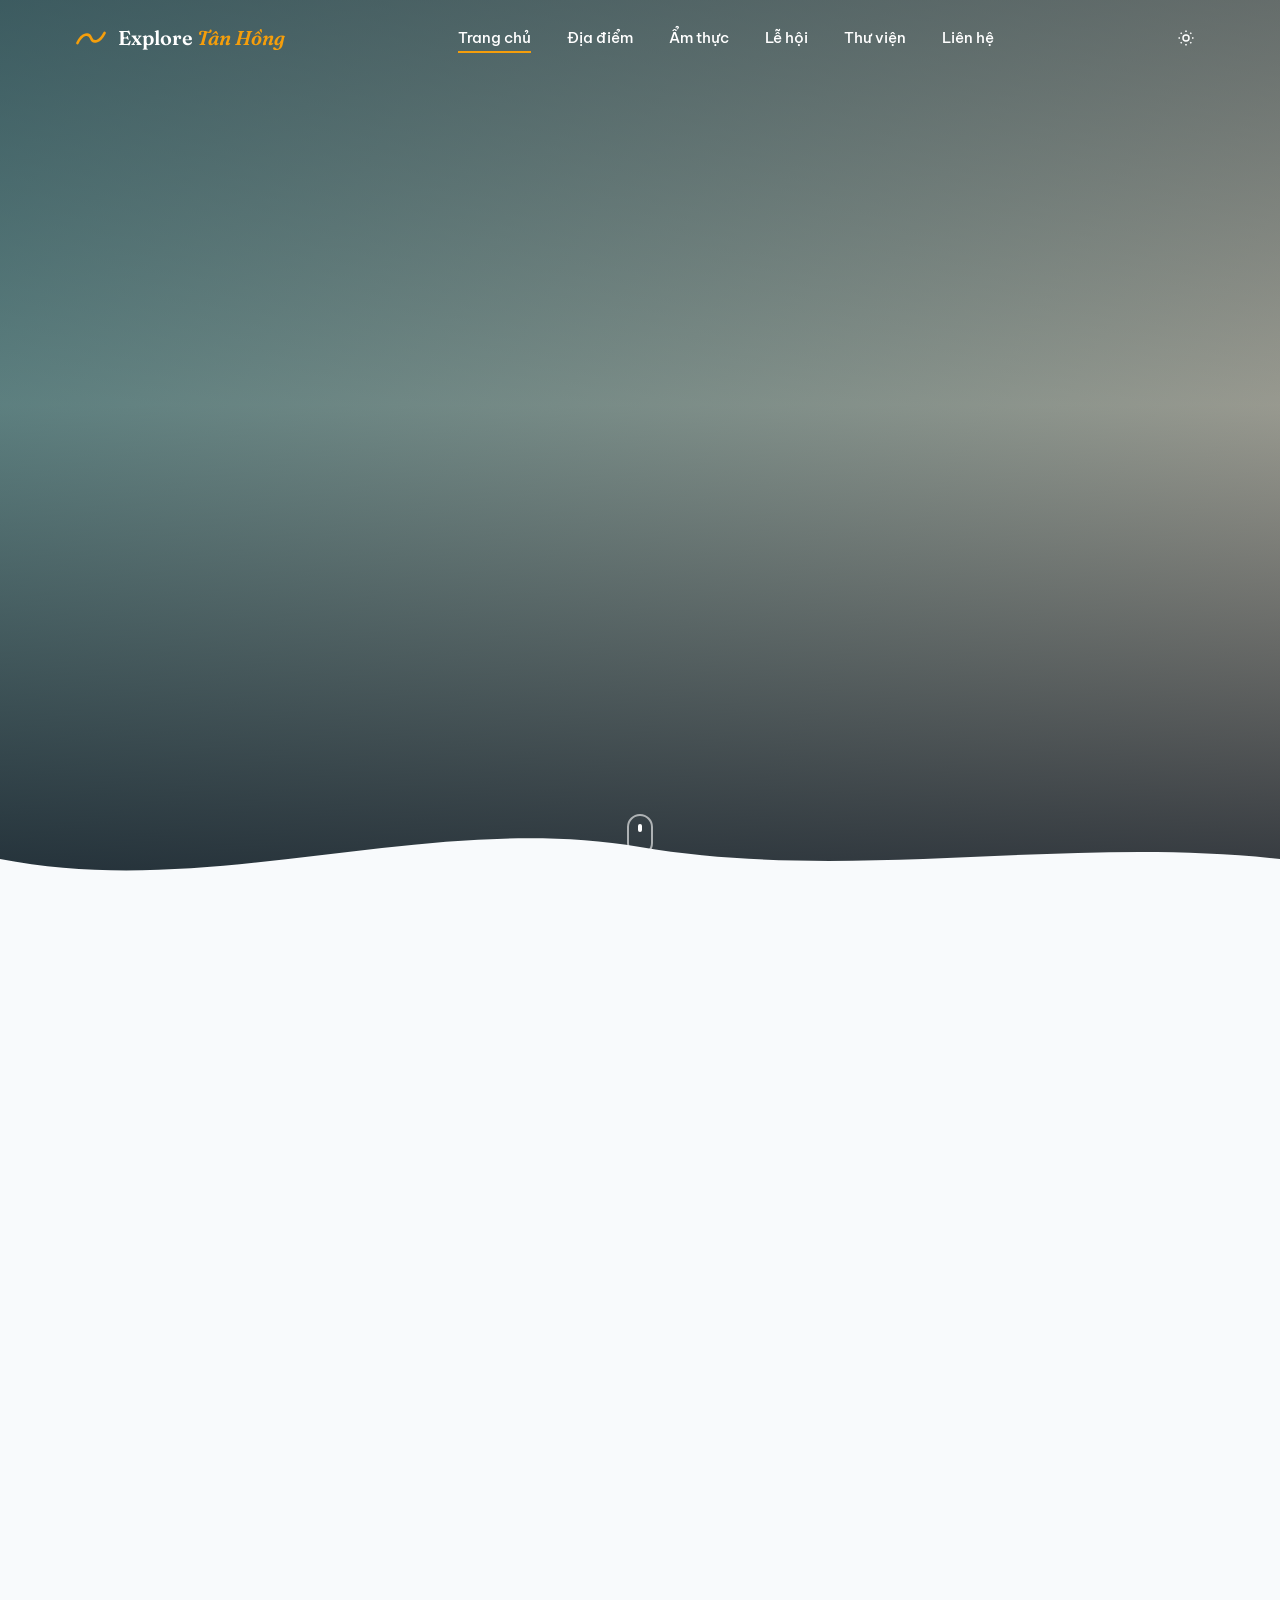
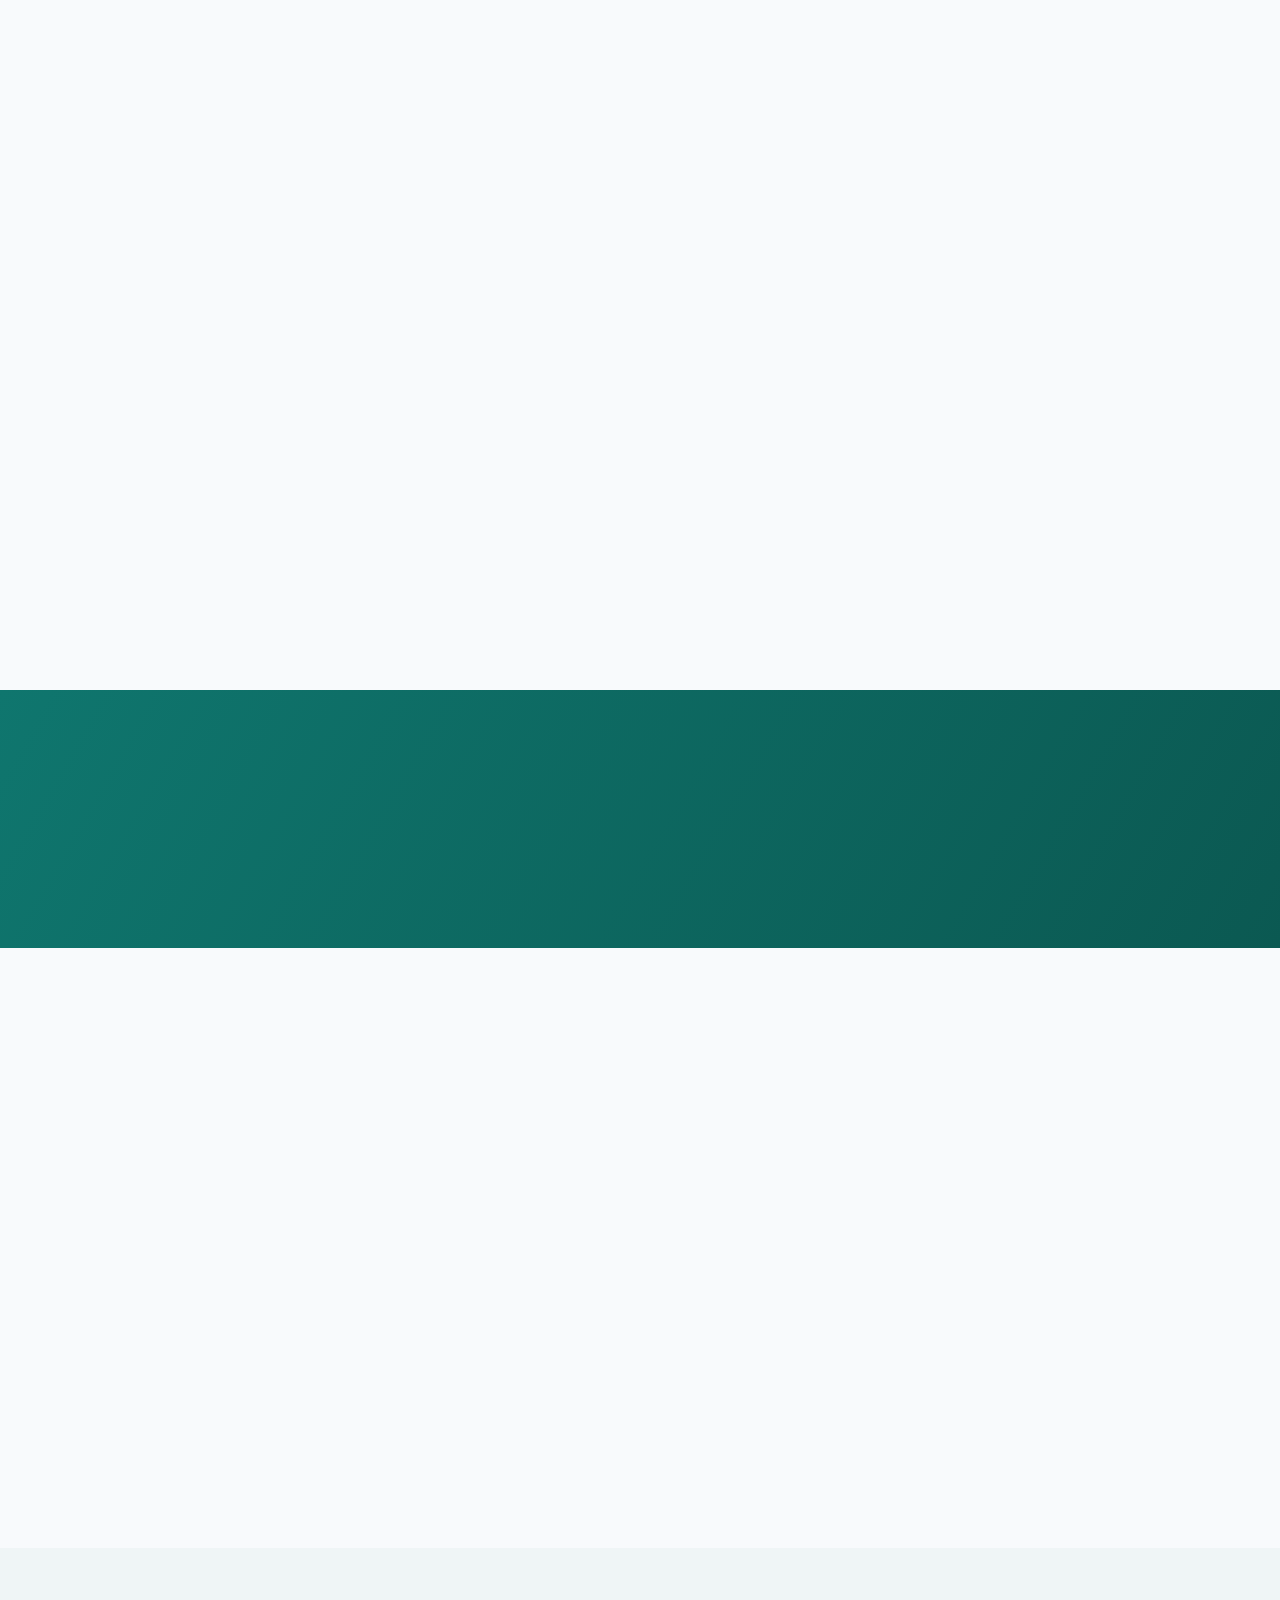
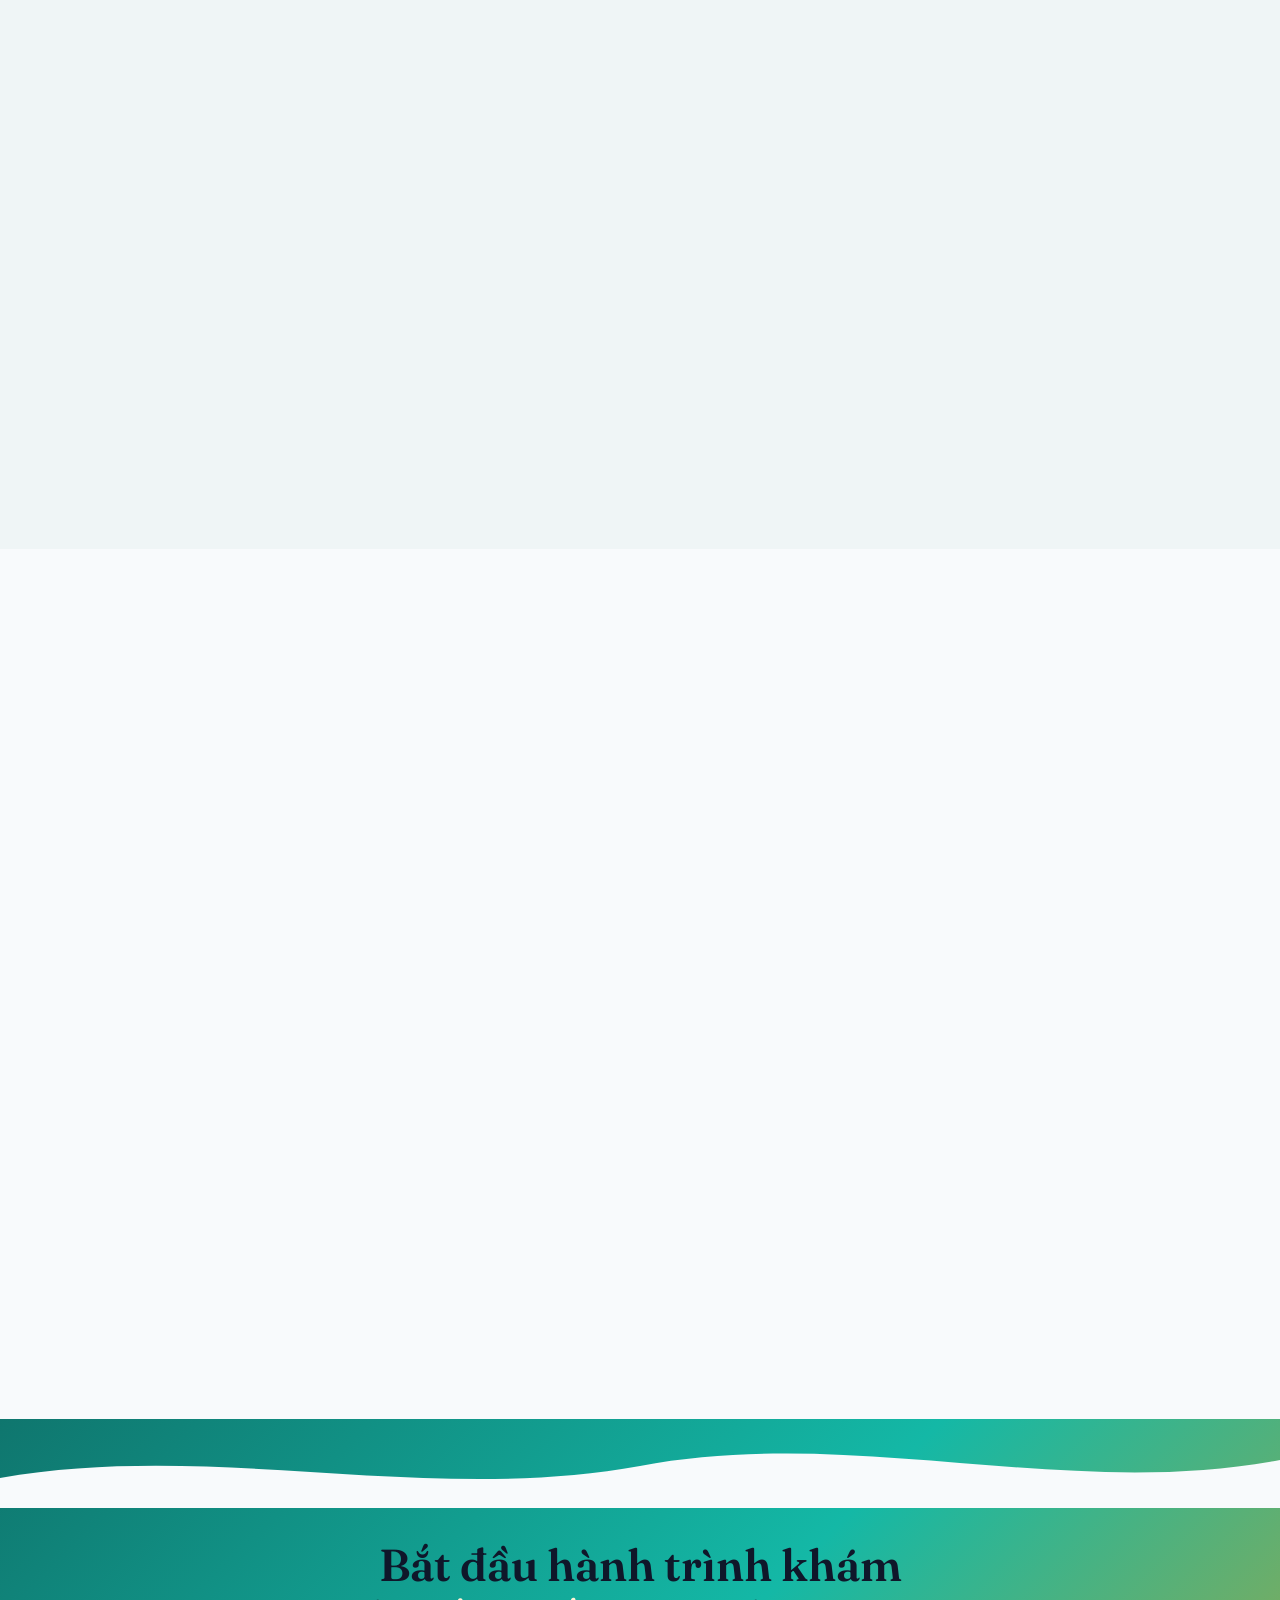
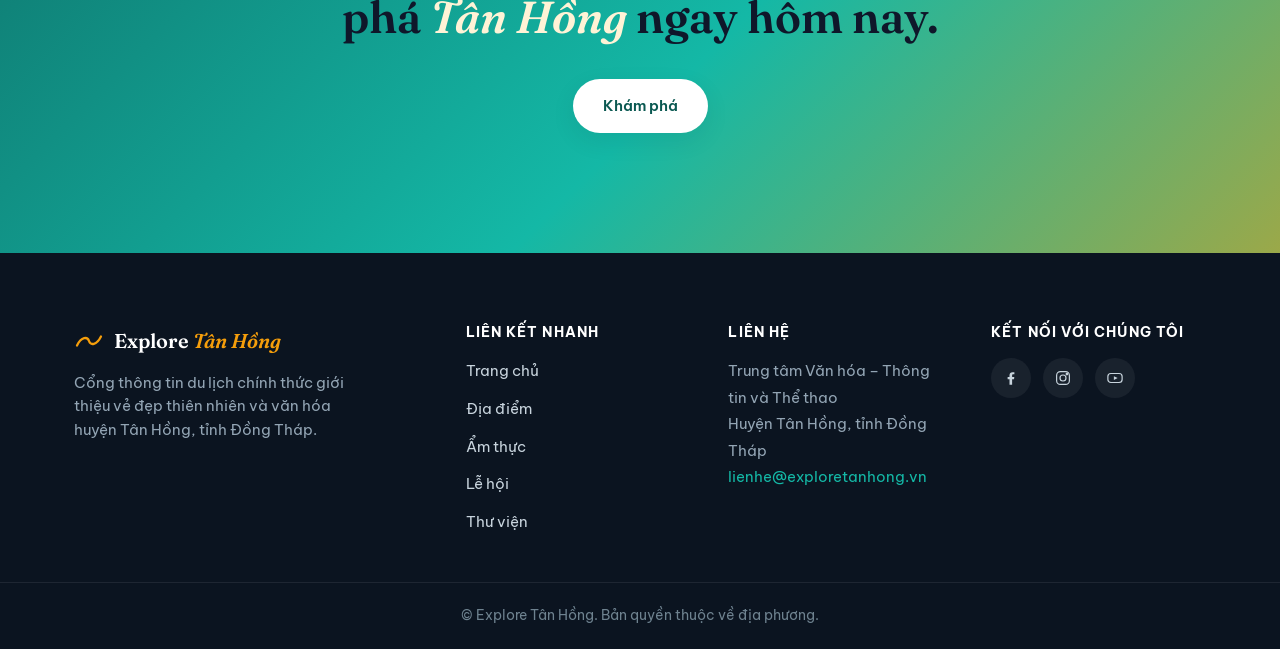
==== index.html @ a501fa3c "Add files via upload" ====
<!DOCTYPE html>
<html lang="vi">
<head>
  <meta charset="UTF-8" />
  <meta name="viewport" content="width=device-width, initial-scale=1.0" />

  <!-- ===== SEO ===== -->
  <title>Explore Tân Hồng | Khám phá vẻ đẹp vùng biên giới Đồng Tháp</title>
  <meta name="description" content="Explore Tân Hồng — cổng thông tin du lịch giới thiệu điểm đến, ẩm thực, lễ hội và trải nghiệm thiên nhiên đặc sắc tại huyện Tân Hồng, tỉnh Đồng Tháp." />
  <meta name="keywords" content="Tân Hồng, Đồng Tháp, du lịch miền Tây, du lịch sinh thái, rừng tràm Gáo Giồng, du lịch Việt Nam" />
  <meta name="author" content="Explore Tân Hồng" />
  <meta name="robots" content="index, follow" />

  <!-- ===== Open Graph ===== -->
  <meta property="og:type" content="website" />
  <meta property="og:title" content="Explore Tân Hồng | Khám phá vẻ đẹp vùng biên giới Đồng Tháp" />
  <meta property="og:description" content="Khám phá vẻ đẹp thiên nhiên, văn hóa và những điểm đến đặc sắc tại Tân Hồng, Đồng Tháp." />
  <meta property="og:image" content="assets/og-cover.jpg" />
  <meta property="og:locale" content="vi_VN" />
  <meta property="og:site_name" content="Explore Tân Hồng" />

  <!-- ===== Favicon (placeholder) ===== -->
  <link rel="icon" type="image/svg+xml" href="data:image/svg+xml,%3Csvg xmlns='http://www.w3.org/2000/svg' viewBox='0 0 100 100'%3E%3Crect width='100' height='100' rx='20' fill='%230F766E'/%3E%3Ctext x='50' y='68' font-size='58' fill='white' text-anchor='middle' font-family='serif'%3ET%3C/text%3E%3C/svg%3E" />

  <!-- ===== Fonts ===== -->
  <link rel="preconnect" href="https://fonts.googleapis.com" />
  <link rel="preconnect" href="https://fonts.gstatic.com" crossorigin />
  <link href="https://fonts.googleapis.com/css2?family=Fraunces:ital,opsz,wght@0,9..144,400;0,9..144,500;0,9..144,600;1,9..144,500&family=Be+Vietnam+Pro:wght@400;500;600;700;800&display=swap" rel="stylesheet" />

  <link rel="stylesheet" href="style.css" />
</head>
<body>

  <!-- ============ SKIP LINK (Accessibility) ============ -->
  <a class="skip-link" href="#main-content">Bỏ qua và đến nội dung chính</a>

  <!-- ============ HEADER / NAVIGATION ============ -->
  <header class="site-header" id="siteHeader">
    <nav class="navbar" aria-label="Điều hướng chính">
      <a href="#hero" class="brand" aria-label="Explore Tân Hồng — Trang chủ">
        <span class="brand-mark" aria-hidden="true">
          <svg viewBox="0 0 40 40" width="34" height="34">
            <path d="M4 26 C 10 14, 18 14, 20 20 S 30 26, 36 14" fill="none" stroke="currentColor" stroke-width="3" stroke-linecap="round"/>
          </svg>
        </span>
        <span class="brand-text">Explore <em>Tân Hồng</em></span>
      </a>

      <ul class="nav-menu" id="navMenu">
        <li><a href="#hero" class="nav-link active-link">Trang chủ</a></li>
        <li><a href="#destinations" class="nav-link">Địa điểm</a></li>
        <li><a href="#cuisine" class="nav-link">Ẩm thực</a></li>
        <li><a href="#festivals" class="nav-link">Lễ hội</a></li>
        <li><a href="#gallery" class="nav-link">Thư viện</a></li>
        <li><a href="#contact" class="nav-link">Liên hệ</a></li>
      </ul>

      <div class="navbar-actions">
        <button
          class="theme-toggle"
          id="themeToggle"
          type="button"
          aria-label="Chuyển đổi giao diện sáng / tối"
          aria-pressed="false"
        >
          <svg class="icon-sun" width="18" height="18" viewBox="0 0 24 24" fill="none" stroke="currentColor" stroke-width="2" aria-hidden="true"><circle cx="12" cy="12" r="4"/><path d="M12 2v2M12 20v2M4.9 4.9l1.4 1.4M17.7 17.7l1.4 1.4M2 12h2M20 12h2M4.9 19.1l1.4-1.4M17.7 6.3l1.4-1.4"/></svg>
          <svg class="icon-moon" width="18" height="18" viewBox="0 0 24 24" fill="none" stroke="currentColor" stroke-width="2" aria-hidden="true"><path d="M21 12.8A9 9 0 1 1 11.2 3 7 7 0 0 0 21 12.8Z"/></svg>
        </button>

        <button
          class="menu-toggle"
          id="menuToggle"
          type="button"
          aria-label="Mở menu điều hướng"
          aria-expanded="false"
          aria-controls="navMenu"
        >
          <span></span><span></span><span></span>
        </button>
      </div>
    </nav>
  </header>

  <main id="main-content">

    <!-- ============ HERO ============ -->
    <section class="hero" id="hero" aria-label="Giới thiệu">
      <div class="hero-media" aria-hidden="true">
        <img
          src="https://images.unsplash.com/photo-1506905925346-21bda4d32df4?q=80&w=1920&auto=format&fit=crop"
          alt=""
          class="hero-img"
        />
        <div class="hero-overlay"></div>
      </div>

      <div class="hero-content">
        <p class="eyebrow reveal">Đồng Tháp · Việt Nam</p>
        <h1 class="hero-title reveal">Khám phá <em>Tân Hồng</em></h1>
        <p class="hero-subtitle reveal">Khám phá vẻ đẹp thiên nhiên, văn hóa và những điểm đến đặc sắc.</p>
        <div class="hero-actions reveal">
          <a href="#destinations" class="btn btn-primary" data-scroll>
            Khám phá ngay
            <svg width="16" height="16" viewBox="0 0 24 24" fill="none" stroke="currentColor" stroke-width="2" aria-hidden="true"><path d="M5 12h14M13 6l6 6-6 6"/></svg>
          </a>
          <a href="#gallery" class="btn btn-ghost" data-scroll>Xem bản đồ</a>
        </div>
      </div>

      <a href="#destinations" class="scroll-cue" data-scroll aria-label="Cuộn xuống để xem thêm">
        <span></span>
      </a>

      <!-- Signature wave divider -->
      <svg class="wave-divider" viewBox="0 0 1440 120" preserveAspectRatio="none" aria-hidden="true">
        <path d="M0,64 C 240,120 480,0 720,48 C 960,96 1200,32 1440,64 L1440,120 L0,120 Z"></path>
      </svg>
    </section>

    <!-- ============ FEATURED DESTINATIONS ============ -->
    <section class="section" id="destinations" aria-labelledby="destinations-title">
      <div class="container">
        <header class="section-head reveal">
          <p class="eyebrow">Điểm đến nổi bật</p>
          <h2 id="destinations-title">Những nơi bạn không nên bỏ lỡ</h2>
          <p class="section-desc">Từ rừng tràm ngập nước đến cánh đồng sen bát ngát — mỗi điểm đến ở Tân Hồng mang một câu chuyện riêng.</p>
        </header>

        <div class="card-grid">
          <!-- Card 1 -->
          <article class="card reveal">
            <div class="card-media">
              <img loading="lazy" src="https://images.unsplash.com/photo-1528181304800-259b08848526?q=80&w=800&auto=format&fit=crop" alt="Rừng tràm Gáo Giồng vào buổi sớm" />
            </div>
            <div class="card-body">
              <h3>Rừng tràm Gáo Giồng</h3>
              <p>Khu sinh thái ngập nước với hệ chim muông phong phú, thích hợp cho hành trình xuồng ba lá giữa rừng tràm bạt ngàn.</p>
              <a href="#contact" class="card-link">Xem chi tiết
                <svg width="14" height="14" viewBox="0 0 24 24" fill="none" stroke="currentColor" stroke-width="2" aria-hidden="true"><path d="M5 12h14M13 6l6 6-6 6"/></svg>
              </a>
            </div>
          </article>

          <!-- Card 2 -->
          <article class="card reveal">
            <div class="card-media">
              <img loading="lazy" src="https://images.unsplash.com/photo-1500534623283-312aade485b7?q=80&w=800&auto=format&fit=crop" alt="Cánh đồng sen mùa nước nổi" />
            </div>
            <div class="card-body">
              <h3>Cánh đồng sen mùa nước nổi</h3>
              <p>Sắc hồng của sen trải dài trên nền nước bạc, điểm hẹn quen thuộc của những người yêu nhiếp ảnh và bình minh.</p>
              <a href="#contact" class="card-link">Xem chi tiết
                <svg width="14" height="14" viewBox="0 0 24 24" fill="none" stroke="currentColor" stroke-width="2" aria-hidden="true"><path d="M5 12h14M13 6l6 6-6 6"/></svg>
              </a>
            </div>
          </article>

          <!-- Card 3 -->
          <article class="card reveal">
            <div class="card-media">
              <img loading="lazy" src="https://images.unsplash.com/photo-1520250497591-112f2f40a3f4?q=80&w=800&auto=format&fit=crop" alt="Cửa khẩu quốc tế Dinh Bà" />
            </div>
            <div class="card-body">
              <h3>Cửa khẩu Dinh Bà</h3>
              <p>Vùng biên giới giáp Campuchia với khu kinh tế cửa khẩu sầm uất, nơi giao thoa văn hóa hai quốc gia.</p>
              <a href="#contact" class="card-link">Xem chi tiết
                <svg width="14" height="14" viewBox="0 0 24 24" fill="none" stroke="currentColor" stroke-width="2" aria-hidden="true"><path d="M5 12h14M13 6l6 6-6 6"/></svg>
              </a>
            </div>
          </article>

          <!-- Card 4 -->
          <article class="card reveal">
            <div class="card-media">
              <img loading="lazy" src="https://images.unsplash.com/photo-1466781783364-36c955e42a7f?q=80&w=800&auto=format&fit=crop" alt="Cánh đồng lúa nổi Tân Hồng" />
            </div>
            <div class="card-body">
              <h3>Đồng lúa nổi</h3>
              <p>Giống lúa mùa nước nổi truyền thống — di sản nông nghiệp gắn liền với đời sống người dân vùng Đồng Tháp Mười.</p>
              <a href="#contact" class="card-link">Xem chi tiết
                <svg width="14" height="14" viewBox="0 0 24 24" fill="none" stroke="currentColor" stroke-width="2" aria-hidden="true"><path d="M5 12h14M13 6l6 6-6 6"/></svg>
              </a>
            </div>
          </article>

          <!-- Card 5 -->
          <article class="card reveal">
            <div class="card-media">
              <img loading="lazy" src="https://images.unsplash.com/photo-1602252832093-8a8c8926a889?q=80&w=800&auto=format&fit=crop" alt="Chợ nổi vùng biên Tân Hồng" />
            </div>
            <div class="card-body">
              <h3>Chợ biên giới</h3>
              <p>Không gian mua bán nhộn nhịp mang đậm bản sắc miền Tây Nam Bộ, nơi giao thương của cư dân hai bên biên giới.</p>
              <a href="#contact" class="card-link">Xem chi tiết
                <svg width="14" height="14" viewBox="0 0 24 24" fill="none" stroke="currentColor" stroke-width="2" aria-hidden="true"><path d="M5 12h14M13 6l6 6-6 6"/></svg>
              </a>
            </div>
          </article>

          <!-- Card 6 -->
          <article class="card reveal">
            <div class="card-media">
              <img loading="lazy" src="https://images.unsplash.com/photo-1509316785289-025f5b846b35?q=80&w=800&auto=format&fit=crop" alt="Di tích lịch sử địa phương" />
            </div>
            <div class="card-body">
              <h3>Di tích Gò Bắc Chiên</h3>
              <p>Chứng tích lịch sử quan trọng trong hành trình khai hoang, mở cõi của vùng đất biên giới Tây Nam.</p>
              <a href="#contact" class="card-link">Xem chi tiết
                <svg width="14" height="14" viewBox="0 0 24 24" fill="none" stroke="currentColor" stroke-width="2" aria-hidden="true"><path d="M5 12h14M13 6l6 6-6 6"/></svg>
              </a>
            </div>
          </article>
        </div>
      </div>
    </section>

    <!-- ============ STATISTICS ============ -->
    <section class="stats" id="stats" aria-labelledby="stats-title">
      <h2 id="stats-title" class="sr-only">Thống kê du lịch Tân Hồng</h2>
      <div class="container stats-grid">
        <div class="stat-item reveal">
          <span class="stat-number" data-target="10" data-suffix="+">0</span>
          <span class="stat-label">Địa điểm</span>
        </div>
        <div class="stat-item reveal">
          <span class="stat-number" data-target="20" data-suffix="+">0</span>
          <span class="stat-label">Di tích</span>
        </div>
        <div class="stat-item reveal">
          <span class="stat-number" data-target="30" data-suffix="+">0</span>
          <span class="stat-label">Ẩm thực</span>
        </div>
        <div class="stat-item reveal">
          <span class="stat-number" data-target="100" data-suffix="%">0</span>
          <span class="stat-label">Miễn phí tham quan</span>
        </div>
      </div>
    </section>

    <!-- ============ CUISINE (supporting content referenced in nav) ============ -->
    <section class="section" id="cuisine" aria-labelledby="cuisine-title">
      <div class="container">
        <header class="section-head reveal">
          <p class="eyebrow">Hương vị vùng biên</p>
          <h2 id="cuisine-title">Ẩm thực đặc trưng</h2>
          <p class="section-desc">Những món ăn dân dã mang hương vị phù sa, gắn liền với mùa nước nổi Đồng Tháp Mười.</p>
        </header>

        <div class="feature-list reveal">
          <div class="feature-item">
            <h3>Cá linh kho mía</h3>
            <p>Vị béo của cá linh đầu mùa hòa cùng vị ngọt thanh của mía, món ăn chỉ có vào mùa nước nổi.</p>
          </div>
          <div class="feature-item">
            <h3>Bông điên điển xào tép</h3>
            <p>Sắc vàng của bông điên điển hòa quyện vị ngọt tôm tép tươi, đặc sản đồng quê mùa lũ.</p>
          </div>
          <div class="feature-item">
            <h3>Lẩu mắm miền biên giới</h3>
            <p>Hương mắm đậm đà cùng rau đồng tươi hái, tinh túy ẩm thực sông nước Tây Nam Bộ.</p>
          </div>
        </div>
      </div>
    </section>

    <!-- ============ FESTIVALS (supporting content referenced in nav) ============ -->
    <section class="section section-alt" id="festivals" aria-labelledby="festivals-title">
      <div class="container">
        <header class="section-head reveal">
          <p class="eyebrow">Bản sắc văn hóa</p>
          <h2 id="festivals-title">Lễ hội &amp; sự kiện</h2>
          <p class="section-desc">Nhịp sống lễ hội quanh năm, phản ánh đời sống tinh thần phong phú của người dân địa phương.</p>
        </header>

        <div class="feature-list reveal">
          <div class="feature-item">
            <h3>Lễ hội Kỳ Yên</h3>
            <p>Nghi lễ truyền thống cầu quốc thái dân an, tổ chức tại các đình làng vào đầu năm.</p>
          </div>
          <div class="feature-item">
            <h3>Hội đua ghe ngo mùa nước nổi</h3>
            <p>Không khí sôi động trên sông nước, quy tụ các đội đua từ khắp vùng Đồng Tháp Mười.</p>
          </div>
          <div class="feature-item">
            <h3>Phiên chợ biên giới cuối năm</h3>
            <p>Không gian giao thương, văn hóa nhộn nhịp giữa cư dân hai bên biên giới dịp cận Tết.</p>
          </div>
        </div>
      </div>
    </section>

    <!-- ============ GALLERY ============ -->
    <section class="section" id="gallery" aria-labelledby="gallery-title">
      <div class="container">
        <header class="section-head reveal">
          <p class="eyebrow">Thư viện ảnh</p>
          <h2 id="gallery-title">Khoảnh khắc Tân Hồng</h2>
          <p class="section-desc">Một góc nhìn thị giác về vùng đất ngập nước và con người nơi đây.</p>
        </header>

        <div class="gallery-grid reveal">
          <figure class="gallery-item span-2">
            <img loading="lazy" src="https://images.unsplash.com/photo-1528127269322-539801943592?q=80&w=1200&auto=format&fit=crop" alt="Toàn cảnh rừng tràm mùa nước nổi" />
          </figure>
          <figure class="gallery-item">
            <img loading="lazy" src="https://images.unsplash.com/photo-1440342359743-84fcb8c21f21?q=80&w=800&auto=format&fit=crop" alt="Đầm sen buổi sáng" />
          </figure>
          <figure class="gallery-item">
            <img loading="lazy" src="https://images.unsplash.com/photo-1470770903676-69b98201ea1c?q=80&w=800&auto=format&fit=crop" alt="Xuồng ba lá trên kênh rạch" />
          </figure>
          <figure class="gallery-item">
            <img loading="lazy" src="https://images.unsplash.com/photo-1512100356356-de1b84283e18?q=80&w=800&auto=format&fit=crop" alt="Chim muông trong khu bảo tồn" />
          </figure>
          <figure class="gallery-item span-2">
            <img loading="lazy" src="https://images.unsplash.com/photo-1500375592092-40eb2168fd21?q=80&w=1200&auto=format&fit=crop" alt="Hoàng hôn trên cánh đồng" />
          </figure>
        </div>
      </div>
    </section>

    <!-- ============ CTA ============ -->
    <section class="cta" id="cta" aria-labelledby="cta-title">
      <div class="container cta-content">
        <h2 id="cta-title">Bắt đầu hành trình khám phá <em>Tân Hồng</em> ngay hôm nay.</h2>
        <a href="#hero" class="btn btn-accent" data-scroll>Khám phá</a>
      </div>
      <svg class="wave-divider wave-divider--top" viewBox="0 0 1440 120" preserveAspectRatio="none" aria-hidden="true">
        <path d="M0,64 C 240,10 480,110 720,56 C 960,4 1200,90 1440,40 L1440,0 L0,0 Z"></path>
      </svg>
    </section>

  </main>

  <!-- ============ CONTACT / FOOTER ============ -->
  <footer class="site-footer" id="contact">
    <div class="container footer-grid">
      <div class="footer-brand">
        <a href="#hero" class="brand" aria-label="Explore Tân Hồng — Trang chủ">
          <span class="brand-mark" aria-hidden="true">
            <svg viewBox="0 0 40 40" width="30" height="30">
              <path d="M4 26 C 10 14, 18 14, 20 20 S 30 26, 36 14" fill="none" stroke="currentColor" stroke-width="3" stroke-linecap="round"/>
            </svg>
          </span>
          <span class="brand-text">Explore <em>Tân Hồng</em></span>
        </a>
        <p>Cổng thông tin du lịch chính thức giới thiệu vẻ đẹp thiên nhiên và văn hóa huyện Tân Hồng, tỉnh Đồng Tháp.</p>
      </div>

      <nav class="footer-links" aria-label="Liên kết nhanh">
        <h3>Liên kết nhanh</h3>
        <ul>
          <li><a href="#hero">Trang chủ</a></li>
          <li><a href="#destinations">Địa điểm</a></li>
          <li><a href="#cuisine">Ẩm thực</a></li>
          <li><a href="#festivals">Lễ hội</a></li>
          <li><a href="#gallery">Thư viện</a></li>
        </ul>
      </nav>

      <div class="footer-contact">
        <h3>Liên hệ</h3>
        <address>
          Trung tâm Văn hóa – Thông tin và Thể thao<br />
          Huyện Tân Hồng, tỉnh Đồng Tháp<br />
          <a href="mailto:lienhe@exploretanhong.vn">lienhe@exploretanhong.vn</a>
        </address>
      </div>

      <div class="footer-social">
        <h3>Kết nối với chúng tôi</h3>
        <ul class="social-list">
          <li>
            <a href="#" aria-label="Facebook">
              <svg width="18" height="18" viewBox="0 0 24 24" fill="currentColor" aria-hidden="true"><path d="M13.5 21v-7.5H16l.4-3H13.5V8.4c0-.87.24-1.46 1.5-1.46H16.5V4.32C16.2 4.28 15.2 4.2 14 4.2c-2.4 0-4 1.46-4 4.14V10.5H7.5v3H10V21h3.5Z"/></svg>
            </a>
          </li>
          <li>
            <a href="#" aria-label="Instagram">
              <svg width="18" height="18" viewBox="0 0 24 24" fill="none" stroke="currentColor" stroke-width="1.6" aria-hidden="true"><rect x="3.5" y="3.5" width="17" height="17" rx="5"/><circle cx="12" cy="12" r="4"/><circle cx="17.2" cy="6.8" r="1"/></svg>
            </a>
          </li>
          <li>
            <a href="#" aria-label="YouTube">
              <svg width="18" height="18" viewBox="0 0 24 24" fill="none" stroke="currentColor" stroke-width="1.6" aria-hidden="true"><rect x="2.5" y="6" width="19" height="12" rx="4"/><path d="M10.5 9.5l5 2.5-5 2.5v-5Z" fill="currentColor" stroke="none"/></svg>
            </a>
          </li>
        </ul>
      </div>
    </div>

    <div class="footer-bottom">
      <div class="container footer-bottom-inner">
        <p>&copy; <span id="year"></span> Explore Tân Hồng. Bản quyền thuộc về địa phương.</p>
      </div>
    </div>
  </footer>

  <!-- ============ BACK TO TOP ============ -->
  <button id="backToTop" class="back-to-top" type="button" aria-label="Cuộn lên đầu trang">
    <svg width="18" height="18" viewBox="0 0 24 24" fill="none" stroke="currentColor" stroke-width="2" aria-hidden="true"><path d="M12 19V5M5 12l7-7 7 7"/></svg>
  </button>

  <script src="script.js"></script>
</body>
</html>
---- style.css ----
/* ==========================================================================
   Explore Tân Hồng — Stylesheet
   Table of contents:
   1. CSS Variables / Tokens
   2. Reset & Base
   3. Utilities & Accessibility
   4. Navigation
   5. Hero
   6. Buttons
   7. Sections / Headers
   8. Destination Cards
   9. Feature Lists (Ẩm thực / Lễ hội)
   10. Statistics
   11. Gallery
   12. CTA
   13. Footer
   14. Back to top
   15. Scroll reveal & keyframes
   16. Dark mode
   17. Responsive breakpoints
   ========================================================================== */


/* ==========================================================================
   1. CSS Variables / Tokens
   ========================================================================== */
:root {
  /* Brand palette */
  --color-primary: #0F766E;
  --color-primary-dark: #0B5952;
  --color-secondary: #14B8A6;
  --color-accent: #F59E0B;
  --color-accent-dark: #D97F06;

  /* Neutrals */
  --color-bg: #F8FAFC;
  --color-card: #FFFFFF;
  --color-text: #0F172A;
  --color-text-muted: #5B6B7A;
  --color-border: #E4E9EF;

  /* Header (light) */
  --header-bg: rgba(248, 250, 252, 0);
  --header-bg-scrolled: rgba(248, 250, 252, 0.85);
  --header-text: #FFFFFF;
  --header-text-scrolled: var(--color-text);

  /* Typography */
  --font-display: 'Fraunces', Georgia, serif;
  --font-body: 'Be Vietnam Pro', -apple-system, BlinkMacSystemFont, 'Segoe UI', sans-serif;

  /* Radii & shadows */
  --radius-lg: 16px;
  --radius-md: 12px;
  --radius-sm: 8px;
  --radius-full: 999px;
  --shadow-sm: 0 2px 8px rgba(15, 23, 42, 0.06);
  --shadow-md: 0 8px 24px rgba(15, 23, 42, 0.08);
  --shadow-lg: 0 20px 48px rgba(15, 23, 42, 0.14);

  /* Layout */
  --container-width: 1180px;
  --header-height: 76px;
  --section-padding: clamp(64px, 9vw, 120px);

  /* Motion */
  --ease: cubic-bezier(0.4, 0, 0.2, 1);
  --transition-fast: 0.25s var(--ease);
  --transition-med: 0.45s var(--ease);
}

/* Dark mode token overrides */
html[data-theme='dark'] {
  --color-bg: #0B1420;
  --color-card: #101E2B;
  --color-text: #EAF1F5;
  --color-text-muted: #93A5B4;
  --color-border: #1E2E3D;
  --header-bg-scrolled: rgba(11, 20, 32, 0.85);
  --header-text-scrolled: #EAF1F5;
  --shadow-sm: 0 2px 8px rgba(0, 0, 0, 0.28);
  --shadow-md: 0 8px 24px rgba(0, 0, 0, 0.32);
  --shadow-lg: 0 20px 48px rgba(0, 0, 0, 0.45);
}

/* ==========================================================================
   2. Reset & Base
   ========================================================================== */
*, *::before, *::after { box-sizing: border-box; }

html {
  scroll-behavior: smooth;
  -webkit-text-size-adjust: 100%;
  scrollbar-width: none;
  -ms-overflow-style: none;
}

html::-webkit-scrollbar {
  display: none;
}

body {
  margin: 0;
  font-family: var(--font-body);
  background: var(--color-bg);
  color: var(--color-text);
  line-height: 1.6;
  -webkit-font-smoothing: antialiased;
  transition: background var(--transition-med), color var(--transition-med);
  overflow-x: hidden;
  scrollbar-width: none;
  -ms-overflow-style: none;
}

body::-webkit-scrollbar {
  display: none;
}

img { max-width: 100%; display: block; }

h1, h2, h3, h4 {
  font-family: var(--font-display);
  font-weight: 600;
  line-height: 1.15;
  margin: 0;
  color: var(--color-text);
}

p { margin: 0; }

a {
  color: inherit;
  text-decoration: none;
}

ul { list-style: none; margin: 0; padding: 0; }

button {
  font-family: inherit;
  cursor: pointer;
  border: none;
  background: none;
}

em {
  font-style: italic;
  color: var(--color-primary);
}

html[data-theme='dark'] em { color: var(--color-secondary); }

/* Respect reduced motion preference */
@media (prefers-reduced-motion: reduce) {
  html { scroll-behavior: auto; }
  *, *::before, *::after {
    animation-duration: 0.001ms !important;
    animation-iteration-count: 1 !important;
    transition-duration: 0.001ms !important;
    scroll-behavior: auto !important;
  }
}

/* ==========================================================================
   3. Utilities & Accessibility
   ========================================================================== */
.container {
  width: 100%;
  max-width: var(--container-width);
  margin-inline: auto;
  padding-inline: 24px;
}

.sr-only {
  position: absolute;
  width: 1px; height: 1px;
  padding: 0; margin: -1px;
  overflow: hidden;
  clip: rect(0, 0, 0, 0);
  white-space: nowrap;
  border: 0;
}

.skip-link {
  position: absolute;
  top: -48px;
  left: 16px;
  background: var(--color-primary);
  color: #fff;
  padding: 10px 18px;
  border-radius: var(--radius-sm);
  z-index: 1000;
  transition: top var(--transition-fast);
}
.skip-link:focus { top: 16px; }

/* Consistent, visible focus ring across the site */
a:focus-visible,
button:focus-visible,
input:focus-visible {
  outline: 3px solid var(--color-accent);
  outline-offset: 3px;
  border-radius: 4px;
}

.eyebrow {
  display: inline-block;
  font-size: 0.8rem;
  font-weight: 700;
  letter-spacing: 0.14em;
  text-transform: uppercase;
  color: var(--color-secondary);
  margin-bottom: 12px;
}

/* ==========================================================================
   4. Navigation
   ========================================================================== */
.site-header {
  position: fixed;
  inset: 0 0 auto 0;
  z-index: 500;
  background: var(--header-bg);
  transition: background var(--transition-med), box-shadow var(--transition-med);
}

.site-header.is-scrolled {
  background: var(--header-bg-scrolled);
  backdrop-filter: blur(14px);
  -webkit-backdrop-filter: blur(14px);
  box-shadow: var(--shadow-sm);
}

.navbar {
  max-width: var(--container-width);
  margin-inline: auto;
  height: var(--header-height);
  padding-inline: 24px;
  display: flex;
  align-items: center;
  justify-content: space-between;
  gap: 24px;
}

.brand {
  display: inline-flex;
  align-items: center;
  gap: 10px;
  color: var(--header-text);
  font-family: var(--font-display);
  font-size: 1.25rem;
  font-weight: 600;
  transition: color var(--transition-med);
}

.site-header.is-scrolled .brand { color: var(--header-text-scrolled); }

.brand-mark { color: var(--color-accent); display: inline-flex; }
.brand-text em { color: var(--color-accent); font-style: italic; }

.nav-menu {
  display: flex;
  align-items: center;
  gap: 36px;
}

.nav-link {
  position: relative;
  font-size: 0.95rem;
  font-weight: 500;
  color: var(--header-text);
  padding-block: 6px;
  transition: color var(--transition-fast);
}

.site-header.is-scrolled .nav-link { color: var(--header-text-scrolled); }

.nav-link::after {
  content: '';
  position: absolute;
  left: 0; right: 100%;
  bottom: 0;
  height: 2px;
  background: var(--color-accent);
  transition: right var(--transition-fast);
}

.nav-link:hover::after,
.nav-link.active-link::after { right: 0; }

.navbar-actions {
  display: flex;
  align-items: center;
  gap: 14px;
}

.theme-toggle {
  position: relative;
  width: 40px; height: 40px;
  display: grid;
  place-items: center;
  border-radius: var(--radius-full);
  color: var(--header-text);
  transition: background var(--transition-fast), color var(--transition-med);
}
.site-header.is-scrolled .theme-toggle { color: var(--header-text-scrolled); }
.theme-toggle:hover { background: rgba(255,255,255,0.12); }
.site-header.is-scrolled .theme-toggle:hover { background: rgba(15, 118, 110, 0.1); }

.icon-moon { display: none; }
html[data-theme='dark'] .icon-sun { display: none; }
html[data-theme='dark'] .icon-moon { display: block; }

.menu-toggle {
  display: none;
  flex-direction: column;
  justify-content: center;
  gap: 5px;
  width: 40px; height: 40px;
}
.menu-toggle span {
  width: 22px; height: 2px;
  background: var(--header-text);
  border-radius: 2px;
  transition: transform var(--transition-fast), opacity var(--transition-fast), background var(--transition-med);
  margin-inline: auto;
}
.site-header.is-scrolled .menu-toggle span { background: var(--header-text-scrolled); }

.menu-toggle.is-active span:nth-child(1) { transform: translateY(7px) rotate(45deg); }
.menu-toggle.is-active span:nth-child(2) { opacity: 0; }
.menu-toggle.is-active span:nth-child(3) { transform: translateY(-7px) rotate(-45deg); }

/* ==========================================================================
   5. Hero
   ========================================================================== */
.hero {
  position: relative;
  min-height: 100svh;
  display: flex;
  flex-direction: column;
  align-items: center;
  justify-content: center;
  overflow: hidden;
  color: #fff;
  text-align: center;
}

.hero-media {
  position: absolute;
  inset: 0;
  z-index: 0;
}

.hero-img {
  width: 100%; height: 100%;
  object-fit: cover;
  transform: scale(1.06);
  animation: heroZoom 16s ease-in-out infinite alternate;
}

@keyframes heroZoom {
  from { transform: scale(1.06); }
  to { transform: scale(1); }
}

.hero-overlay {
  position: absolute;
  inset: 0;
  background:
    linear-gradient(180deg, rgba(11, 20, 32, 0.55) 0%, rgba(11, 20, 32, 0.35) 45%, rgba(11, 20, 32, 0.85) 100%),
    linear-gradient(120deg, rgba(15, 118, 110, 0.55), rgba(245, 158, 11, 0.18));
}

.hero-content {
  position: relative;
  z-index: 1;
  max-width: 760px;
  padding: 0 24px;
  margin-top: calc(var(--header-height) * -1);
}

.hero .eyebrow { color: #FFE1B0; }

.hero-title {
  font-size: clamp(2.6rem, 6.4vw, 4.6rem);
  letter-spacing: -0.01em;
  text-wrap: balance;
}

.hero-title em { color: var(--color-accent); font-style: italic; }

.hero-subtitle {
  margin-top: 20px;
  font-size: clamp(1rem, 1.6vw, 1.2rem);
  color: rgba(255, 255, 255, 0.88);
  max-width: 560px;
  margin-inline: auto;
}

.hero-actions {
  margin-top: 40px;
  display: flex;
  gap: 16px;
  justify-content: center;
  flex-wrap: wrap;
}

.scroll-cue {
  position: absolute;
  bottom: 44px;
  left: 50%;
  transform: translateX(-50%);
  width: 26px; height: 42px;
  border: 2px solid rgba(255, 255, 255, 0.6);
  border-radius: var(--radius-full);
  z-index: 1;
}

.scroll-cue span {
  position: absolute;
  top: 8px; left: 50%;
  transform: translateX(-50%);
  width: 4px; height: 8px;
  border-radius: 2px;
  background: #fff;
  animation: scrollCue 1.8s ease-in-out infinite;
}

@keyframes scrollCue {
  0% { opacity: 1; top: 8px; }
  70% { opacity: 0; top: 20px; }
  100% { opacity: 0; top: 8px; }
}

.wave-divider {
  position: absolute;
  bottom: -1px; left: 0;
  width: 100%;
  height: 90px;
  z-index: 1;
}
.wave-divider path { fill: var(--color-bg); transition: fill var(--transition-med); }

/* ==========================================================================
   6. Buttons
   ========================================================================== */
.btn {
  display: inline-flex;
  align-items: center;
  gap: 10px;
  padding: 15px 30px;
  border-radius: var(--radius-full);
  font-weight: 600;
  font-size: 0.95rem;
  transition: transform var(--transition-fast), box-shadow var(--transition-fast), background var(--transition-fast), color var(--transition-fast);
  white-space: nowrap;
}

.btn svg { transition: transform var(--transition-fast); }
.btn:hover svg { transform: translateX(3px); }

.btn-primary {
  background: var(--color-accent);
  color: #1A1300;
  box-shadow: 0 10px 24px rgba(245, 158, 11, 0.35);
}
.btn-primary:hover { transform: translateY(-3px); box-shadow: 0 16px 30px rgba(245, 158, 11, 0.42); }

.btn-ghost {
  background: rgba(255, 255, 255, 0.12);
  color: #fff;
  border: 1.5px solid rgba(255, 255, 255, 0.55);
  backdrop-filter: blur(6px);
}
.btn-ghost:hover { background: rgba(255, 255, 255, 0.22); transform: translateY(-3px); }

.btn-accent {
  background: #fff;
  color: var(--color-primary-dark);
  box-shadow: var(--shadow-md);
}
.btn-accent:hover { transform: translateY(-3px); box-shadow: var(--shadow-lg); }

/* ==========================================================================
   7. Sections / Headers
   ========================================================================== */
.section {
  padding-block: var(--section-padding);
}

.section-alt {
  background: color-mix(in srgb, var(--color-primary) 4%, var(--color-bg));
}

.section-head {
  max-width: 640px;
  margin-bottom: 56px;
}

.section-head h2 {
  font-size: clamp(1.9rem, 3.4vw, 2.6rem);
}

.section-desc {
  margin-top: 16px;
  color: var(--color-text-muted);
  font-size: 1.05rem;
}

/* ==========================================================================
   8. Destination Cards
   ========================================================================== */
.card-grid {
  display: grid;
  grid-template-columns: repeat(3, 1fr);
  gap: 28px;
}

.card {
  background: var(--color-card);
  border-radius: var(--radius-lg);
  overflow: hidden;
  box-shadow: var(--shadow-sm);
  transition: transform var(--transition-med), box-shadow var(--transition-med);
  display: flex;
  flex-direction: column;
}

.card:hover {
  transform: translateY(-8px);
  box-shadow: var(--shadow-lg);
}

.card-media {
  aspect-ratio: 4 / 3;
  overflow: hidden;
}

.card-media img {
  width: 100%; height: 100%;
  object-fit: cover;
  transition: transform 0.6s var(--ease);
}

.card:hover .card-media img { transform: scale(1.08); }

.card-body {
  padding: 24px;
  display: flex;
  flex-direction: column;
  gap: 10px;
  flex: 1;
}

.card-body h3 {
  font-size: 1.2rem;
}

.card-body p {
  color: var(--color-text-muted);
  font-size: 0.95rem;
  flex: 1;
}

.card-link {
  margin-top: 6px;
  display: inline-flex;
  align-items: center;
  gap: 6px;
  font-weight: 600;
  font-size: 0.9rem;
  color: var(--color-primary);
  width: fit-content;
}

html[data-theme='dark'] .card-link { color: var(--color-secondary); }

.card-link svg { transition: transform var(--transition-fast); }
.card-link:hover svg { transform: translateX(4px); }

/* ==========================================================================
   9. Feature Lists (Ẩm thực / Lễ hội)
   ========================================================================== */
.feature-list {
  display: grid;
  grid-template-columns: repeat(3, 1fr);
  gap: 24px;
}

.feature-item {
  padding: 28px;
  background: var(--color-card);
  border: 1px solid var(--color-border);
  border-radius: var(--radius-lg);
  transition: border-color var(--transition-fast), transform var(--transition-fast);
}

.feature-item:hover {
  border-color: var(--color-secondary);
  transform: translateY(-4px);
}

.feature-item h3 {
  font-size: 1.1rem;
  margin-bottom: 10px;
  color: var(--color-primary);
}

html[data-theme='dark'] .feature-item h3 { color: var(--color-secondary); }

.feature-item p {
  color: var(--color-text-muted);
  font-size: 0.95rem;
}

/* ==========================================================================
   10. Statistics
   ========================================================================== */
.stats {
  background: linear-gradient(120deg, var(--color-primary), var(--color-primary-dark));
  padding-block: 72px;
  color: #fff;
}

.stats-grid {
  display: grid;
  grid-template-columns: repeat(4, 1fr);
  gap: 24px;
  text-align: center;
}

.stat-item { display: flex; flex-direction: column; gap: 8px; }

.stat-number {
  font-family: var(--font-display);
  font-size: clamp(2.2rem, 4.4vw, 3.2rem);
  font-weight: 600;
  color: var(--color-accent);
}

.stat-label {
  font-size: 0.95rem;
  letter-spacing: 0.03em;
  color: rgba(255, 255, 255, 0.85);
}

/* ==========================================================================
   11. Gallery
   ========================================================================== */
.gallery-grid {
  display: grid;
  grid-template-columns: repeat(4, 1fr);
  grid-auto-rows: 220px;
  gap: 18px;
}

.gallery-item {
  margin: 0;
  border-radius: var(--radius-lg);
  overflow: hidden;
  box-shadow: var(--shadow-sm);
}

.gallery-item.span-2 { grid-column: span 2; }

.gallery-item img {
  width: 100%; height: 100%;
  object-fit: cover;
  transition: transform 0.6s var(--ease);
}

.gallery-item:hover img { transform: scale(1.12); }

/* ==========================================================================
   12. CTA
   ========================================================================== */
.cta {
  position: relative;
  padding-block: 120px;
  text-align: center;
  color: #fff;
  background: linear-gradient(135deg, var(--color-primary) 0%, var(--color-secondary) 55%, var(--color-accent) 130%);
  overflow: hidden;
}

.cta-content h2 {
  font-size: clamp(1.8rem, 4vw, 2.8rem);
  max-width: 720px;
  margin-inline: auto;
  text-wrap: balance;
}

.cta-content em { color: #FFF3D6; font-style: italic; }

.cta .btn-accent { margin-top: 36px; }

.wave-divider--top { top: -1px; bottom: auto; transform: rotate(180deg); }
.wave-divider--top path { fill: var(--color-bg); }

/* ==========================================================================
   13. Footer
   ========================================================================== */
.site-footer {
  background: #0B1420;
  color: #C8D4DD;
}

.footer-grid {
  display: grid;
  grid-template-columns: 1.6fr 1fr 1fr 1fr;
  gap: 48px;
  padding-block: 72px 48px;
}

.footer-brand .brand { color: #fff; margin-bottom: 14px; }
.footer-brand p { color: #93A5B4; font-size: 0.92rem; max-width: 280px; }

.footer-links h3,
.footer-contact h3,
.footer-social h3 {
  font-family: var(--font-body);
  font-size: 0.85rem;
  letter-spacing: 0.08em;
  text-transform: uppercase;
  color: #fff;
  margin-bottom: 18px;
  font-weight: 700;
}

.footer-links ul { display: flex; flex-direction: column; gap: 12px; }
.footer-links a { font-size: 0.92rem; transition: color var(--transition-fast); }
.footer-links a:hover { color: var(--color-secondary); }

.footer-contact address {
  font-style: normal;
  font-size: 0.92rem;
  line-height: 1.8;
  color: #93A5B4;
}
.footer-contact a { color: var(--color-secondary); }

.social-list {
  display: flex;
  gap: 12px;
}

.social-list a {
  display: grid;
  place-items: center;
  width: 40px; height: 40px;
  border-radius: var(--radius-full);
  background: rgba(255, 255, 255, 0.06);
  transition: background var(--transition-fast), transform var(--transition-fast);
}
.social-list a:hover {
  background: var(--color-secondary);
  transform: translateY(-3px);
}

.footer-bottom {
  border-top: 1px solid rgba(255, 255, 255, 0.08);
}

.footer-bottom-inner {
  padding-block: 22px;
  text-align: center;
  font-size: 0.85rem;
  color: #6E828F;
}

/* ==========================================================================
   14. Back to top
   ========================================================================== */
.back-to-top {
  position: fixed;
  right: 24px;
  bottom: 24px;
  width: 48px; height: 48px;
  display: grid;
  place-items: center;
  background: var(--color-primary);
  color: #fff;
  border-radius: var(--radius-full);
  box-shadow: var(--shadow-md);
  opacity: 0;
  visibility: hidden;
  transform: translateY(12px);
  transition: opacity var(--transition-fast), transform var(--transition-fast), visibility var(--transition-fast), background var(--transition-fast);
  z-index: 400;
}

.back-to-top.is-visible {
  opacity: 1;
  visibility: visible;
  transform: translateY(0);
}

.back-to-top:hover { background: var(--color-secondary); }

/* ==========================================================================
   15. Scroll reveal & keyframes
   ========================================================================== */
.reveal {
  opacity: 0;
  transform: translateY(28px);
  transition: opacity 0.7s var(--ease), transform 0.7s var(--ease);
}

.reveal.is-visible {
  opacity: 1;
  transform: translateY(0);
}

.card-grid .reveal:nth-child(2) { transition-delay: 0.08s; }
.card-grid .reveal:nth-child(3) { transition-delay: 0.16s; }
.card-grid .reveal:nth-child(4) { transition-delay: 0.24s; }
.card-grid .reveal:nth-child(5) { transition-delay: 0.32s; }
.card-grid .reveal:nth-child(6) { transition-delay: 0.4s; }

.stats-grid .stat-item:nth-child(2) { transition-delay: 0.08s; }
.stats-grid .stat-item:nth-child(3) { transition-delay: 0.16s; }
.stats-grid .stat-item:nth-child(4) { transition-delay: 0.24s; }

/* ==========================================================================
   17. Responsive breakpoints
   ========================================================================== */
@media (max-width: 1024px) {
  .card-grid { grid-template-columns: repeat(2, 1fr); }
  .footer-grid { grid-template-columns: 1fr 1fr; }
  .gallery-grid { grid-auto-rows: 180px; }
}

@media (max-width: 860px) {
  .nav-menu {
    position: fixed;
    top: var(--header-height);
    left: 0; right: 0;
    background: var(--color-card);
    flex-direction: column;
    align-items: stretch;
    gap: 0;
    padding: 8px 24px 20px;
    box-shadow: var(--shadow-md);
    transform: translateY(-12px);
    opacity: 0;
    visibility: hidden;
    transition: transform var(--transition-fast), opacity var(--transition-fast), visibility var(--transition-fast);
  }

  .nav-menu.is-open {
    transform: translateY(0);
    opacity: 1;
    visibility: visible;
  }

  .nav-menu .nav-link {
    display: block;
    padding: 14px 4px;
    color: var(--color-text);
    border-bottom: 1px solid var(--color-border);
  }

  .site-header:not(.is-scrolled) .nav-menu.is-open .nav-link { color: var(--color-text); }

  .nav-link::after { display: none; }

  .menu-toggle { display: flex; }

  .stats-grid { grid-template-columns: repeat(2, 1fr); gap: 36px 24px; }
  .feature-list { grid-template-columns: 1fr; }
}

@media (max-width: 640px) {
  :root { --header-height: 68px; }
  .card-grid { grid-template-columns: 1fr; }
  .footer-grid { grid-template-columns: 1fr; gap: 36px; }
  .gallery-grid { grid-template-columns: repeat(2, 1fr); grid-auto-rows: 150px; }
  .gallery-item.span-2 { grid-column: span 2; }
  .hero-actions { flex-direction: column; width: 100%; }
  .hero-actions .btn { width: 100%; justify-content: center; }
}
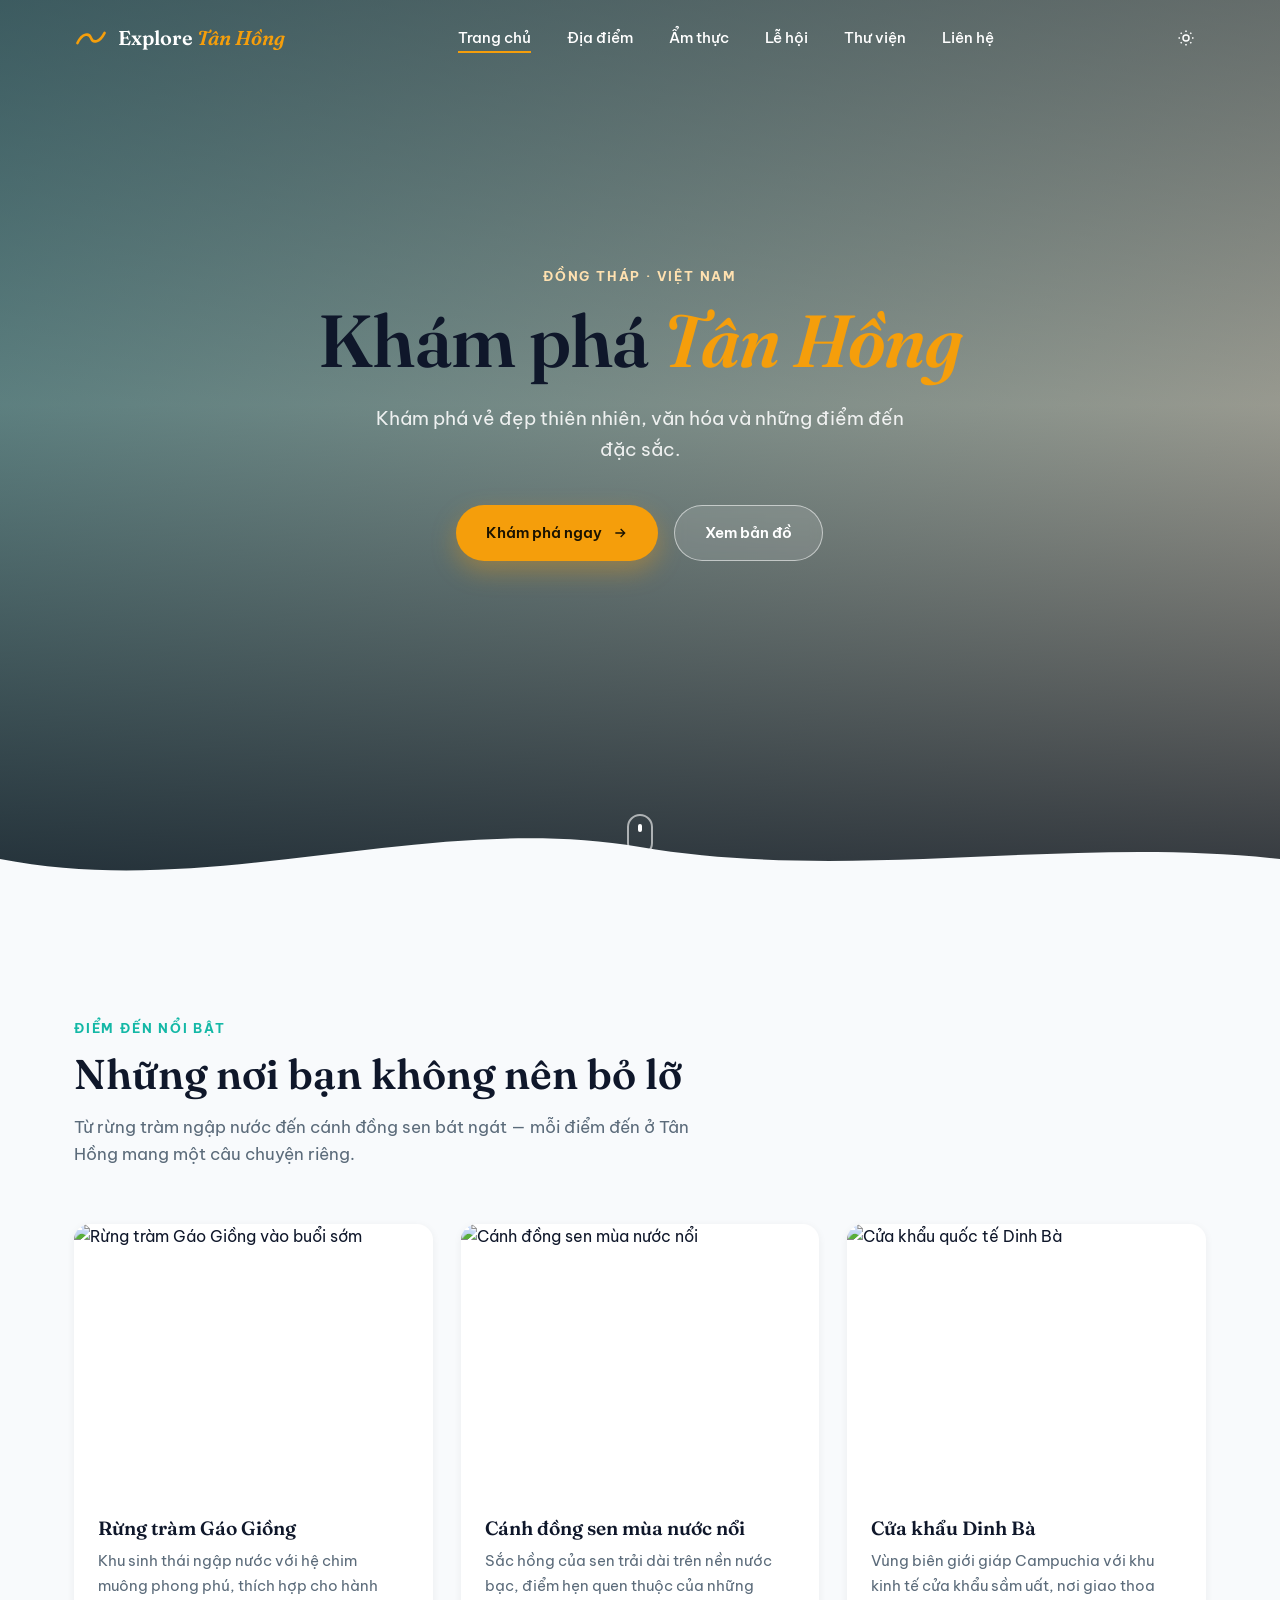
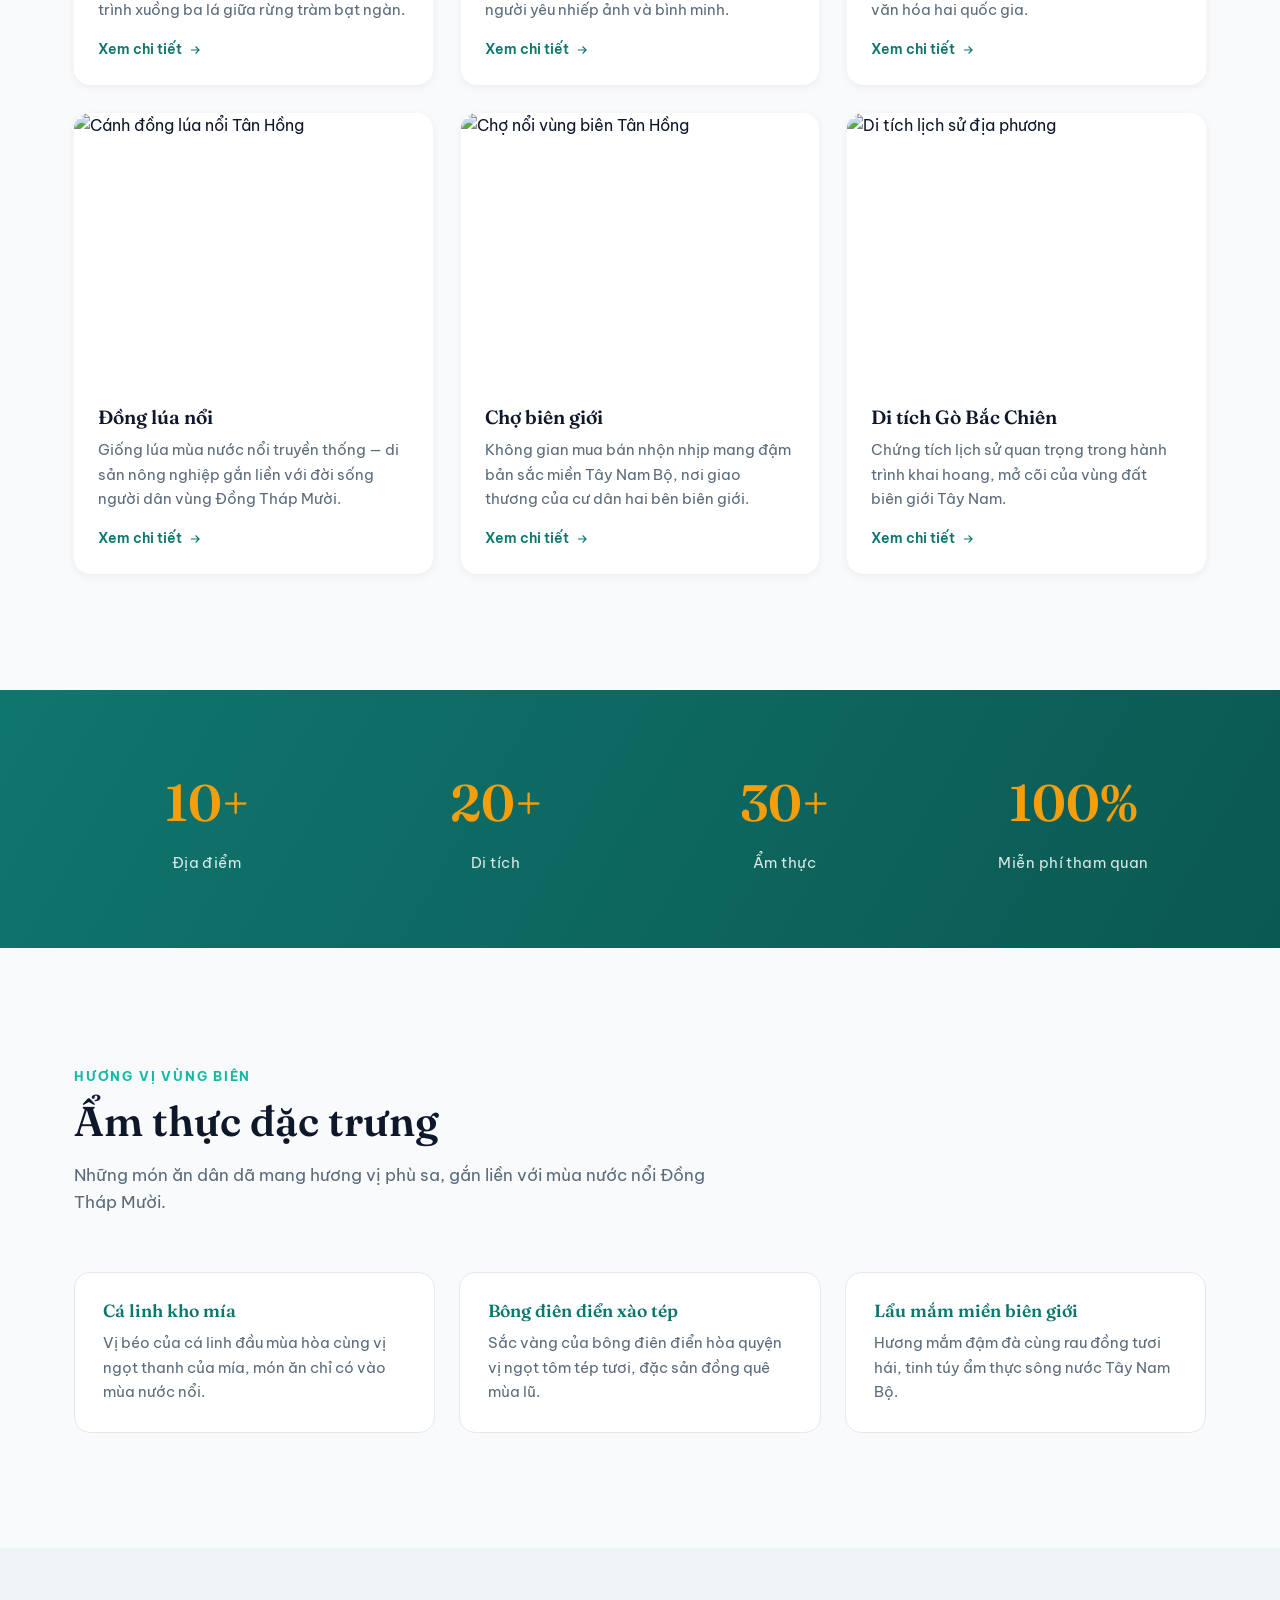
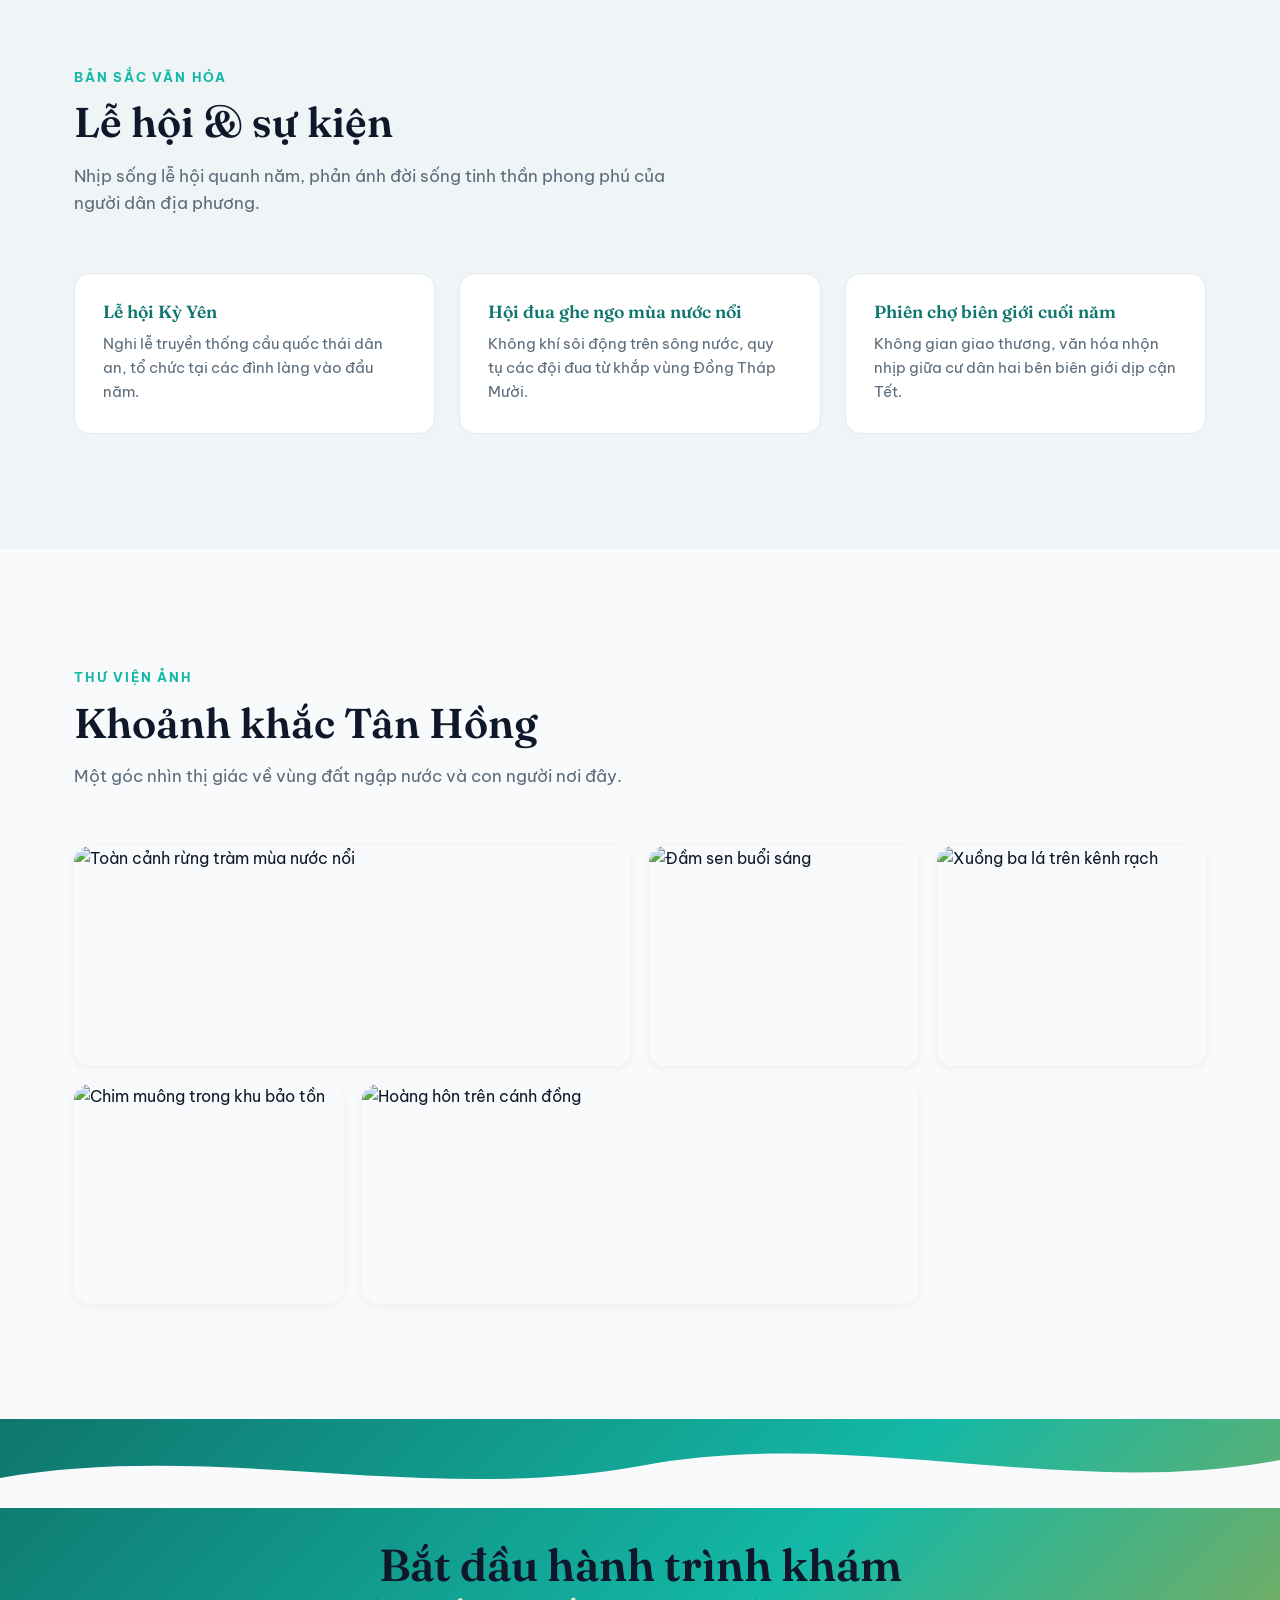
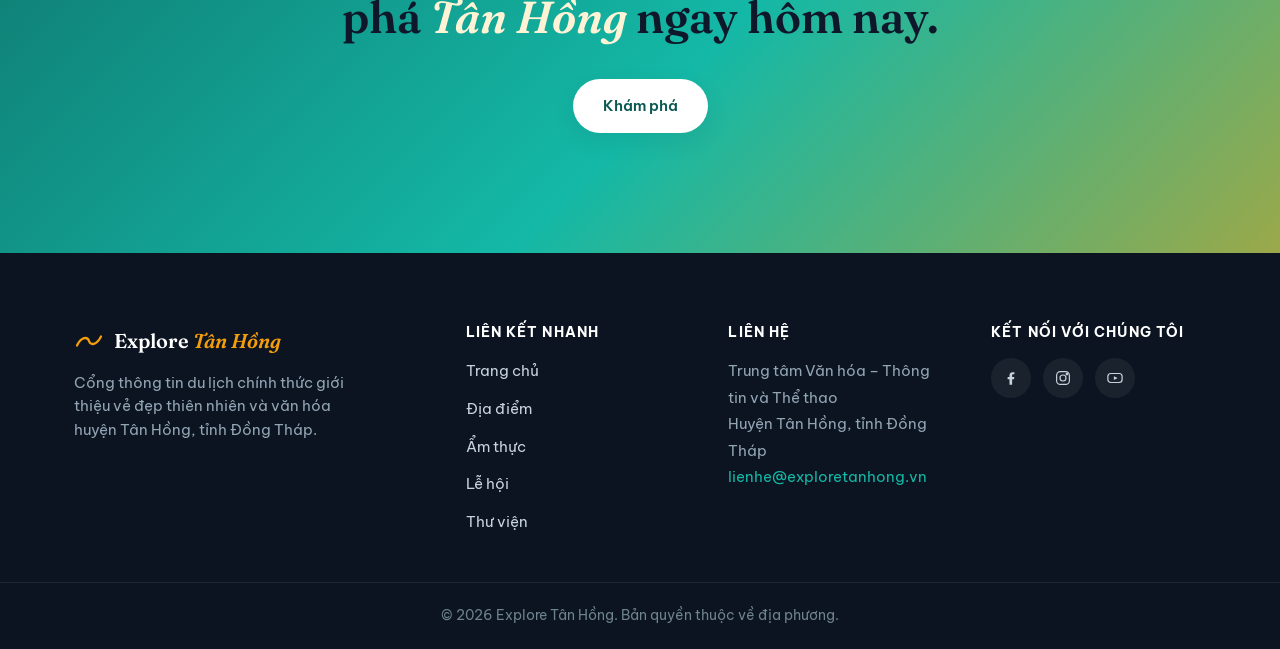
==== commit 46180523: "update du lich tan hong" ====
--- a/index.html
+++ b/index.html
@@ -1,405 +1,406 @@
-<!DOCTYPE html>
-<html lang="vi">
-<head>
-  <meta charset="UTF-8" />
-  <meta name="viewport" content="width=device-width, initial-scale=1.0" />
-
-  <!-- ===== SEO ===== -->
-  <title>Explore Tân Hồng | Khám phá vẻ đẹp vùng biên giới Đồng Tháp</title>
-  <meta name="description" content="Explore Tân Hồng — cổng thông tin du lịch giới thiệu điểm đến, ẩm thực, lễ hội và trải nghiệm thiên nhiên đặc sắc tại huyện Tân Hồng, tỉnh Đồng Tháp." />
-  <meta name="keywords" content="Tân Hồng, Đồng Tháp, du lịch miền Tây, du lịch sinh thái, rừng tràm Gáo Giồng, du lịch Việt Nam" />
-  <meta name="author" content="Explore Tân Hồng" />
-  <meta name="robots" content="index, follow" />
-
-  <!-- ===== Open Graph ===== -->
-  <meta property="og:type" content="website" />
-  <meta property="og:title" content="Explore Tân Hồng | Khám phá vẻ đẹp vùng biên giới Đồng Tháp" />
-  <meta property="og:description" content="Khám phá vẻ đẹp thiên nhiên, văn hóa và những điểm đến đặc sắc tại Tân Hồng, Đồng Tháp." />
-  <meta property="og:image" content="assets/og-cover.jpg" />
-  <meta property="og:locale" content="vi_VN" />
-  <meta property="og:site_name" content="Explore Tân Hồng" />
-
-  <!-- ===== Favicon (placeholder) ===== -->
-  <link rel="icon" type="image/svg+xml" href="data:image/svg+xml,%3Csvg xmlns='http://www.w3.org/2000/svg' viewBox='0 0 100 100'%3E%3Crect width='100' height='100' rx='20' fill='%230F766E'/%3E%3Ctext x='50' y='68' font-size='58' fill='white' text-anchor='middle' font-family='serif'%3ET%3C/text%3E%3C/svg%3E" />
-
-  <!-- ===== Fonts ===== -->
-  <link rel="preconnect" href="https://fonts.googleapis.com" />
-  <link rel="preconnect" href="https://fonts.gstatic.com" crossorigin />
-  <link href="https://fonts.googleapis.com/css2?family=Fraunces:ital,opsz,wght@0,9..144,400;0,9..144,500;0,9..144,600;1,9..144,500&family=Be+Vietnam+Pro:wght@400;500;600;700;800&display=swap" rel="stylesheet" />
-
-  <link rel="stylesheet" href="style.css" />
-</head>
-<body>
-
-  <!-- ============ SKIP LINK (Accessibility) ============ -->
-  <a class="skip-link" href="#main-content">Bỏ qua và đến nội dung chính</a>
-
-  <!-- ============ HEADER / NAVIGATION ============ -->
-  <header class="site-header" id="siteHeader">
-    <nav class="navbar" aria-label="Điều hướng chính">
-      <a href="#hero" class="brand" aria-label="Explore Tân Hồng — Trang chủ">
-        <span class="brand-mark" aria-hidden="true">
-          <svg viewBox="0 0 40 40" width="34" height="34">
-            <path d="M4 26 C 10 14, 18 14, 20 20 S 30 26, 36 14" fill="none" stroke="currentColor" stroke-width="3" stroke-linecap="round"/>
-          </svg>
-        </span>
-        <span class="brand-text">Explore <em>Tân Hồng</em></span>
-      </a>
-
-      <ul class="nav-menu" id="navMenu">
-        <li><a href="#hero" class="nav-link active-link">Trang chủ</a></li>
-        <li><a href="#destinations" class="nav-link">Địa điểm</a></li>
-        <li><a href="#cuisine" class="nav-link">Ẩm thực</a></li>
-        <li><a href="#festivals" class="nav-link">Lễ hội</a></li>
-        <li><a href="#gallery" class="nav-link">Thư viện</a></li>
-        <li><a href="#contact" class="nav-link">Liên hệ</a></li>
-      </ul>
-
-      <div class="navbar-actions">
-        <button
-          class="theme-toggle"
-          id="themeToggle"
-          type="button"
-          aria-label="Chuyển đổi giao diện sáng / tối"
-          aria-pressed="false"
-        >
-          <svg class="icon-sun" width="18" height="18" viewBox="0 0 24 24" fill="none" stroke="currentColor" stroke-width="2" aria-hidden="true"><circle cx="12" cy="12" r="4"/><path d="M12 2v2M12 20v2M4.9 4.9l1.4 1.4M17.7 17.7l1.4 1.4M2 12h2M20 12h2M4.9 19.1l1.4-1.4M17.7 6.3l1.4-1.4"/></svg>
-          <svg class="icon-moon" width="18" height="18" viewBox="0 0 24 24" fill="none" stroke="currentColor" stroke-width="2" aria-hidden="true"><path d="M21 12.8A9 9 0 1 1 11.2 3 7 7 0 0 0 21 12.8Z"/></svg>
-        </button>
-
-        <button
-          class="menu-toggle"
-          id="menuToggle"
-          type="button"
-          aria-label="Mở menu điều hướng"
-          aria-expanded="false"
-          aria-controls="navMenu"
-        >
-          <span></span><span></span><span></span>
-        </button>
-      </div>
-    </nav>
-  </header>
-
-  <main id="main-content">
-
-    <!-- ============ HERO ============ -->
-    <section class="hero" id="hero" aria-label="Giới thiệu">
-      <div class="hero-media" aria-hidden="true">
-        <img
-          src="https://images.unsplash.com/photo-1506905925346-21bda4d32df4?q=80&w=1920&auto=format&fit=crop"
-          alt=""
-          class="hero-img"
-        />
-        <div class="hero-overlay"></div>
-      </div>
-
-      <div class="hero-content">
-        <p class="eyebrow reveal">Đồng Tháp · Việt Nam</p>
-        <h1 class="hero-title reveal">Khám phá <em>Tân Hồng</em></h1>
-        <p class="hero-subtitle reveal">Khám phá vẻ đẹp thiên nhiên, văn hóa và những điểm đến đặc sắc.</p>
-        <div class="hero-actions reveal">
-          <a href="#destinations" class="btn btn-primary" data-scroll>
-            Khám phá ngay
-            <svg width="16" height="16" viewBox="0 0 24 24" fill="none" stroke="currentColor" stroke-width="2" aria-hidden="true"><path d="M5 12h14M13 6l6 6-6 6"/></svg>
-          </a>
-          <a href="#gallery" class="btn btn-ghost" data-scroll>Xem bản đồ</a>
-        </div>
-      </div>
-
-      <a href="#destinations" class="scroll-cue" data-scroll aria-label="Cuộn xuống để xem thêm">
-        <span></span>
-      </a>
-
-      <!-- Signature wave divider -->
-      <svg class="wave-divider" viewBox="0 0 1440 120" preserveAspectRatio="none" aria-hidden="true">
-        <path d="M0,64 C 240,120 480,0 720,48 C 960,96 1200,32 1440,64 L1440,120 L0,120 Z"></path>
-      </svg>
-    </section>
-
-    <!-- ============ FEATURED DESTINATIONS ============ -->
-    <section class="section" id="destinations" aria-labelledby="destinations-title">
-      <div class="container">
-        <header class="section-head reveal">
-          <p class="eyebrow">Điểm đến nổi bật</p>
-          <h2 id="destinations-title">Những nơi bạn không nên bỏ lỡ</h2>
-          <p class="section-desc">Từ rừng tràm ngập nước đến cánh đồng sen bát ngát — mỗi điểm đến ở Tân Hồng mang một câu chuyện riêng.</p>
-        </header>
-
-        <div class="card-grid">
-          <!-- Card 1 -->
-          <article class="card reveal">
-            <div class="card-media">
-              <img loading="lazy" src="https://images.unsplash.com/photo-1528181304800-259b08848526?q=80&w=800&auto=format&fit=crop" alt="Rừng tràm Gáo Giồng vào buổi sớm" />
-            </div>
-            <div class="card-body">
-              <h3>Rừng tràm Gáo Giồng</h3>
-              <p>Khu sinh thái ngập nước với hệ chim muông phong phú, thích hợp cho hành trình xuồng ba lá giữa rừng tràm bạt ngàn.</p>
-              <a href="#contact" class="card-link">Xem chi tiết
-                <svg width="14" height="14" viewBox="0 0 24 24" fill="none" stroke="currentColor" stroke-width="2" aria-hidden="true"><path d="M5 12h14M13 6l6 6-6 6"/></svg>
-              </a>
-            </div>
-          </article>
-
-          <!-- Card 2 -->
-          <article class="card reveal">
-            <div class="card-media">
-              <img loading="lazy" src="https://images.unsplash.com/photo-1500534623283-312aade485b7?q=80&w=800&auto=format&fit=crop" alt="Cánh đồng sen mùa nước nổi" />
-            </div>
-            <div class="card-body">
-              <h3>Cánh đồng sen mùa nước nổi</h3>
-              <p>Sắc hồng của sen trải dài trên nền nước bạc, điểm hẹn quen thuộc của những người yêu nhiếp ảnh và bình minh.</p>
-              <a href="#contact" class="card-link">Xem chi tiết
-                <svg width="14" height="14" viewBox="0 0 24 24" fill="none" stroke="currentColor" stroke-width="2" aria-hidden="true"><path d="M5 12h14M13 6l6 6-6 6"/></svg>
-              </a>
-            </div>
-          </article>
-
-          <!-- Card 3 -->
-          <article class="card reveal">
-            <div class="card-media">
-              <img loading="lazy" src="https://images.unsplash.com/photo-1520250497591-112f2f40a3f4?q=80&w=800&auto=format&fit=crop" alt="Cửa khẩu quốc tế Dinh Bà" />
-            </div>
-            <div class="card-body">
-              <h3>Cửa khẩu Dinh Bà</h3>
-              <p>Vùng biên giới giáp Campuchia với khu kinh tế cửa khẩu sầm uất, nơi giao thoa văn hóa hai quốc gia.</p>
-              <a href="#contact" class="card-link">Xem chi tiết
-                <svg width="14" height="14" viewBox="0 0 24 24" fill="none" stroke="currentColor" stroke-width="2" aria-hidden="true"><path d="M5 12h14M13 6l6 6-6 6"/></svg>
-              </a>
-            </div>
-          </article>
-
-          <!-- Card 4 -->
-          <article class="card reveal">
-            <div class="card-media">
-              <img loading="lazy" src="https://images.unsplash.com/photo-1466781783364-36c955e42a7f?q=80&w=800&auto=format&fit=crop" alt="Cánh đồng lúa nổi Tân Hồng" />
-            </div>
-            <div class="card-body">
-              <h3>Đồng lúa nổi</h3>
-              <p>Giống lúa mùa nước nổi truyền thống — di sản nông nghiệp gắn liền với đời sống người dân vùng Đồng Tháp Mười.</p>
-              <a href="#contact" class="card-link">Xem chi tiết
-                <svg width="14" height="14" viewBox="0 0 24 24" fill="none" stroke="currentColor" stroke-width="2" aria-hidden="true"><path d="M5 12h14M13 6l6 6-6 6"/></svg>
-              </a>
-            </div>
-          </article>
-
-          <!-- Card 5 -->
-          <article class="card reveal">
-            <div class="card-media">
-              <img loading="lazy" src="https://images.unsplash.com/photo-1602252832093-8a8c8926a889?q=80&w=800&auto=format&fit=crop" alt="Chợ nổi vùng biên Tân Hồng" />
-            </div>
-            <div class="card-body">
-              <h3>Chợ biên giới</h3>
-              <p>Không gian mua bán nhộn nhịp mang đậm bản sắc miền Tây Nam Bộ, nơi giao thương của cư dân hai bên biên giới.</p>
-              <a href="#contact" class="card-link">Xem chi tiết
-                <svg width="14" height="14" viewBox="0 0 24 24" fill="none" stroke="currentColor" stroke-width="2" aria-hidden="true"><path d="M5 12h14M13 6l6 6-6 6"/></svg>
-              </a>
-            </div>
-          </article>
-
-          <!-- Card 6 -->
-          <article class="card reveal">
-            <div class="card-media">
-              <img loading="lazy" src="https://images.unsplash.com/photo-1509316785289-025f5b846b35?q=80&w=800&auto=format&fit=crop" alt="Di tích lịch sử địa phương" />
-            </div>
-            <div class="card-body">
-              <h3>Di tích Gò Bắc Chiên</h3>
-              <p>Chứng tích lịch sử quan trọng trong hành trình khai hoang, mở cõi của vùng đất biên giới Tây Nam.</p>
-              <a href="#contact" class="card-link">Xem chi tiết
-                <svg width="14" height="14" viewBox="0 0 24 24" fill="none" stroke="currentColor" stroke-width="2" aria-hidden="true"><path d="M5 12h14M13 6l6 6-6 6"/></svg>
-              </a>
-            </div>
-          </article>
-        </div>
-      </div>
-    </section>
-
-    <!-- ============ STATISTICS ============ -->
-    <section class="stats" id="stats" aria-labelledby="stats-title">
-      <h2 id="stats-title" class="sr-only">Thống kê du lịch Tân Hồng</h2>
-      <div class="container stats-grid">
-        <div class="stat-item reveal">
-          <span class="stat-number" data-target="10" data-suffix="+">0</span>
-          <span class="stat-label">Địa điểm</span>
-        </div>
-        <div class="stat-item reveal">
-          <span class="stat-number" data-target="20" data-suffix="+">0</span>
-          <span class="stat-label">Di tích</span>
-        </div>
-        <div class="stat-item reveal">
-          <span class="stat-number" data-target="30" data-suffix="+">0</span>
-          <span class="stat-label">Ẩm thực</span>
-        </div>
-        <div class="stat-item reveal">
-          <span class="stat-number" data-target="100" data-suffix="%">0</span>
-          <span class="stat-label">Miễn phí tham quan</span>
-        </div>
-      </div>
-    </section>
-
-    <!-- ============ CUISINE (supporting content referenced in nav) ============ -->
-    <section class="section" id="cuisine" aria-labelledby="cuisine-title">
-      <div class="container">
-        <header class="section-head reveal">
-          <p class="eyebrow">Hương vị vùng biên</p>
-          <h2 id="cuisine-title">Ẩm thực đặc trưng</h2>
-          <p class="section-desc">Những món ăn dân dã mang hương vị phù sa, gắn liền với mùa nước nổi Đồng Tháp Mười.</p>
-        </header>
-
-        <div class="feature-list reveal">
-          <div class="feature-item">
-            <h3>Cá linh kho mía</h3>
-            <p>Vị béo của cá linh đầu mùa hòa cùng vị ngọt thanh của mía, món ăn chỉ có vào mùa nước nổi.</p>
-          </div>
-          <div class="feature-item">
-            <h3>Bông điên điển xào tép</h3>
-            <p>Sắc vàng của bông điên điển hòa quyện vị ngọt tôm tép tươi, đặc sản đồng quê mùa lũ.</p>
-          </div>
-          <div class="feature-item">
-            <h3>Lẩu mắm miền biên giới</h3>
-            <p>Hương mắm đậm đà cùng rau đồng tươi hái, tinh túy ẩm thực sông nước Tây Nam Bộ.</p>
-          </div>
-        </div>
-      </div>
-    </section>
-
-    <!-- ============ FESTIVALS (supporting content referenced in nav) ============ -->
-    <section class="section section-alt" id="festivals" aria-labelledby="festivals-title">
-      <div class="container">
-        <header class="section-head reveal">
-          <p class="eyebrow">Bản sắc văn hóa</p>
-          <h2 id="festivals-title">Lễ hội &amp; sự kiện</h2>
-          <p class="section-desc">Nhịp sống lễ hội quanh năm, phản ánh đời sống tinh thần phong phú của người dân địa phương.</p>
-        </header>
-
-        <div class="feature-list reveal">
-          <div class="feature-item">
-            <h3>Lễ hội Kỳ Yên</h3>
-            <p>Nghi lễ truyền thống cầu quốc thái dân an, tổ chức tại các đình làng vào đầu năm.</p>
-          </div>
-          <div class="feature-item">
-            <h3>Hội đua ghe ngo mùa nước nổi</h3>
-            <p>Không khí sôi động trên sông nước, quy tụ các đội đua từ khắp vùng Đồng Tháp Mười.</p>
-          </div>
-          <div class="feature-item">
-            <h3>Phiên chợ biên giới cuối năm</h3>
-            <p>Không gian giao thương, văn hóa nhộn nhịp giữa cư dân hai bên biên giới dịp cận Tết.</p>
-          </div>
-        </div>
-      </div>
-    </section>
-
-    <!-- ============ GALLERY ============ -->
-    <section class="section" id="gallery" aria-labelledby="gallery-title">
-      <div class="container">
-        <header class="section-head reveal">
-          <p class="eyebrow">Thư viện ảnh</p>
-          <h2 id="gallery-title">Khoảnh khắc Tân Hồng</h2>
-          <p class="section-desc">Một góc nhìn thị giác về vùng đất ngập nước và con người nơi đây.</p>
-        </header>
-
-        <div class="gallery-grid reveal">
-          <figure class="gallery-item span-2">
-            <img loading="lazy" src="https://images.unsplash.com/photo-1528127269322-539801943592?q=80&w=1200&auto=format&fit=crop" alt="Toàn cảnh rừng tràm mùa nước nổi" />
-          </figure>
-          <figure class="gallery-item">
-            <img loading="lazy" src="https://images.unsplash.com/photo-1440342359743-84fcb8c21f21?q=80&w=800&auto=format&fit=crop" alt="Đầm sen buổi sáng" />
-          </figure>
-          <figure class="gallery-item">
-            <img loading="lazy" src="https://images.unsplash.com/photo-1470770903676-69b98201ea1c?q=80&w=800&auto=format&fit=crop" alt="Xuồng ba lá trên kênh rạch" />
-          </figure>
-          <figure class="gallery-item">
-            <img loading="lazy" src="https://images.unsplash.com/photo-1512100356356-de1b84283e18?q=80&w=800&auto=format&fit=crop" alt="Chim muông trong khu bảo tồn" />
-          </figure>
-          <figure class="gallery-item span-2">
-            <img loading="lazy" src="https://images.unsplash.com/photo-1500375592092-40eb2168fd21?q=80&w=1200&auto=format&fit=crop" alt="Hoàng hôn trên cánh đồng" />
-          </figure>
-        </div>
-      </div>
-    </section>
-
-    <!-- ============ CTA ============ -->
-    <section class="cta" id="cta" aria-labelledby="cta-title">
-      <div class="container cta-content">
-        <h2 id="cta-title">Bắt đầu hành trình khám phá <em>Tân Hồng</em> ngay hôm nay.</h2>
-        <a href="#hero" class="btn btn-accent" data-scroll>Khám phá</a>
-      </div>
-      <svg class="wave-divider wave-divider--top" viewBox="0 0 1440 120" preserveAspectRatio="none" aria-hidden="true">
-        <path d="M0,64 C 240,10 480,110 720,56 C 960,4 1200,90 1440,40 L1440,0 L0,0 Z"></path>
-      </svg>
-    </section>
-
-  </main>
-
-  <!-- ============ CONTACT / FOOTER ============ -->
-  <footer class="site-footer" id="contact">
-    <div class="container footer-grid">
-      <div class="footer-brand">
-        <a href="#hero" class="brand" aria-label="Explore Tân Hồng — Trang chủ">
-          <span class="brand-mark" aria-hidden="true">
-            <svg viewBox="0 0 40 40" width="30" height="30">
-              <path d="M4 26 C 10 14, 18 14, 20 20 S 30 26, 36 14" fill="none" stroke="currentColor" stroke-width="3" stroke-linecap="round"/>
-            </svg>
-          </span>
-          <span class="brand-text">Explore <em>Tân Hồng</em></span>
-        </a>
-        <p>Cổng thông tin du lịch chính thức giới thiệu vẻ đẹp thiên nhiên và văn hóa huyện Tân Hồng, tỉnh Đồng Tháp.</p>
-      </div>
-
-      <nav class="footer-links" aria-label="Liên kết nhanh">
-        <h3>Liên kết nhanh</h3>
-        <ul>
-          <li><a href="#hero">Trang chủ</a></li>
-          <li><a href="#destinations">Địa điểm</a></li>
-          <li><a href="#cuisine">Ẩm thực</a></li>
-          <li><a href="#festivals">Lễ hội</a></li>
-          <li><a href="#gallery">Thư viện</a></li>
-        </ul>
-      </nav>
-
-      <div class="footer-contact">
-        <h3>Liên hệ</h3>
-        <address>
-          Trung tâm Văn hóa – Thông tin và Thể thao<br />
-          Huyện Tân Hồng, tỉnh Đồng Tháp<br />
-          <a href="mailto:lienhe@exploretanhong.vn">lienhe@exploretanhong.vn</a>
-        </address>
-      </div>
-
-      <div class="footer-social">
-        <h3>Kết nối với chúng tôi</h3>
-        <ul class="social-list">
-          <li>
-            <a href="#" aria-label="Facebook">
-              <svg width="18" height="18" viewBox="0 0 24 24" fill="currentColor" aria-hidden="true"><path d="M13.5 21v-7.5H16l.4-3H13.5V8.4c0-.87.24-1.46 1.5-1.46H16.5V4.32C16.2 4.28 15.2 4.2 14 4.2c-2.4 0-4 1.46-4 4.14V10.5H7.5v3H10V21h3.5Z"/></svg>
-            </a>
-          </li>
-          <li>
-            <a href="#" aria-label="Instagram">
-              <svg width="18" height="18" viewBox="0 0 24 24" fill="none" stroke="currentColor" stroke-width="1.6" aria-hidden="true"><rect x="3.5" y="3.5" width="17" height="17" rx="5"/><circle cx="12" cy="12" r="4"/><circle cx="17.2" cy="6.8" r="1"/></svg>
-            </a>
-          </li>
-          <li>
-            <a href="#" aria-label="YouTube">
-              <svg width="18" height="18" viewBox="0 0 24 24" fill="none" stroke="currentColor" stroke-width="1.6" aria-hidden="true"><rect x="2.5" y="6" width="19" height="12" rx="4"/><path d="M10.5 9.5l5 2.5-5 2.5v-5Z" fill="currentColor" stroke="none"/></svg>
-            </a>
-          </li>
-        </ul>
-      </div>
-    </div>
-
-    <div class="footer-bottom">
-      <div class="container footer-bottom-inner">
-        <p>&copy; <span id="year"></span> Explore Tân Hồng. Bản quyền thuộc về địa phương.</p>
-      </div>
-    </div>
-  </footer>
-
-  <!-- ============ BACK TO TOP ============ -->
-  <button id="backToTop" class="back-to-top" type="button" aria-label="Cuộn lên đầu trang">
-    <svg width="18" height="18" viewBox="0 0 24 24" fill="none" stroke="currentColor" stroke-width="2" aria-hidden="true"><path d="M12 19V5M5 12l7-7 7 7"/></svg>
-  </button>
-
-  <script src="script.js"></script>
-</body>
+<!DOCTYPE html>
+<html lang="vi">
+<head>
+  <meta charset="UTF-8" />
+  <meta name="viewport" content="width=device-width, initial-scale=1.0" />
+
+  <!-- ===== SEO ===== -->
+  <title>Explore Tân Hồng | Khám phá vẻ đẹp vùng biên giới Đồng Tháp</title>
+  <meta name="description" content="Explore Tân Hồng — cổng thông tin du lịch giới thiệu điểm đến, ẩm thực, lễ hội và trải nghiệm thiên nhiên đặc sắc tại huyện Tân Hồng, tỉnh Đồng Tháp." />
+  <meta name="keywords" content="Tân Hồng, Đồng Tháp, du lịch miền Tây, du lịch sinh thái, rừng tràm Gáo Giồng, du lịch Việt Nam" />
+  <meta name="author" content="Explore Tân Hồng" />
+  <meta name="robots" content="index, follow" />
+  <meta name="google-site-verification" content="88nc9yWnXtHsNJUDG1QdqBInqSmI4AmYW0Gz5-GOkiI" />
+
+  <!-- ===== Open Graph ===== -->
+  <meta property="og:type" content="website" />
+  <meta property="og:title" content="Explore Tân Hồng | Khám phá vẻ đẹp vùng biên giới Đồng Tháp" />
+  <meta property="og:description" content="Khám phá vẻ đẹp thiên nhiên, văn hóa và những điểm đến đặc sắc tại Tân Hồng, Đồng Tháp." />
+  <meta property="og:image" content="assets/og-cover.jpg" />
+  <meta property="og:locale" content="vi_VN" />
+  <meta property="og:site_name" content="Explore Tân Hồng" />
+
+  <!-- ===== Favicon (placeholder) ===== -->
+  <link rel="icon" type="image/svg+xml" href="data:image/svg+xml,%3Csvg xmlns='http://www.w3.org/2000/svg' viewBox='0 0 100 100'%3E%3Crect width='100' height='100' rx='20' fill='%230F766E'/%3E%3Ctext x='50' y='68' font-size='58' fill='white' text-anchor='middle' font-family='serif'%3ET%3C/text%3E%3C/svg%3E" />
+
+  <!-- ===== Fonts ===== -->
+  <link rel="preconnect" href="https://fonts.googleapis.com" />
+  <link rel="preconnect" href="https://fonts.gstatic.com" crossorigin />
+  <link href="https://fonts.googleapis.com/css2?family=Fraunces:ital,opsz,wght@0,9..144,400;0,9..144,500;0,9..144,600;1,9..144,500&family=Be+Vietnam+Pro:wght@400;500;600;700;800&display=swap" rel="stylesheet" />
+
+  <link rel="stylesheet" href="style.css" />
+</head>
+<body>
+
+  <!-- ============ SKIP LINK (Accessibility) ============ -->
+  <a class="skip-link" href="#main-content">Bỏ qua và đến nội dung chính</a>
+
+  <!-- ============ HEADER / NAVIGATION ============ -->
+  <header class="site-header" id="siteHeader">
+    <nav class="navbar" aria-label="Điều hướng chính">
+      <a href="#hero" class="brand" aria-label="Explore Tân Hồng — Trang chủ">
+        <span class="brand-mark" aria-hidden="true">
+          <svg viewBox="0 0 40 40" width="34" height="34">
+            <path d="M4 26 C 10 14, 18 14, 20 20 S 30 26, 36 14" fill="none" stroke="currentColor" stroke-width="3" stroke-linecap="round"/>
+          </svg>
+        </span>
+        <span class="brand-text">Explore <em>Tân Hồng</em></span>
+      </a>
+
+      <ul class="nav-menu" id="navMenu">
+        <li><a href="#hero" class="nav-link active-link">Trang chủ</a></li>
+        <li><a href="#destinations" class="nav-link">Địa điểm</a></li>
+        <li><a href="#cuisine" class="nav-link">Ẩm thực</a></li>
+        <li><a href="#festivals" class="nav-link">Lễ hội</a></li>
+        <li><a href="#gallery" class="nav-link">Thư viện</a></li>
+        <li><a href="#contact" class="nav-link">Liên hệ</a></li>
+      </ul>
+
+      <div class="navbar-actions">
+        <button
+          class="theme-toggle"
+          id="themeToggle"
+          type="button"
+          aria-label="Chuyển đổi giao diện sáng / tối"
+          aria-pressed="false"
+        >
+          <svg class="icon-sun" width="18" height="18" viewBox="0 0 24 24" fill="none" stroke="currentColor" stroke-width="2" aria-hidden="true"><circle cx="12" cy="12" r="4"/><path d="M12 2v2M12 20v2M4.9 4.9l1.4 1.4M17.7 17.7l1.4 1.4M2 12h2M20 12h2M4.9 19.1l1.4-1.4M17.7 6.3l1.4-1.4"/></svg>
+          <svg class="icon-moon" width="18" height="18" viewBox="0 0 24 24" fill="none" stroke="currentColor" stroke-width="2" aria-hidden="true"><path d="M21 12.8A9 9 0 1 1 11.2 3 7 7 0 0 0 21 12.8Z"/></svg>
+        </button>
+
+        <button
+          class="menu-toggle"
+          id="menuToggle"
+          type="button"
+          aria-label="Mở menu điều hướng"
+          aria-expanded="false"
+          aria-controls="navMenu"
+        >
+          <span></span><span></span><span></span>
+        </button>
+      </div>
+    </nav>
+  </header>
+
+  <main id="main-content">
+
+    <!-- ============ HERO ============ -->
+    <section class="hero" id="hero" aria-label="Giới thiệu">
+      <div class="hero-media" aria-hidden="true">
+        <img
+          src="https://images.unsplash.com/photo-1506905925346-21bda4d32df4?q=80&w=1920&auto=format&fit=crop"
+          alt=""
+          class="hero-img"
+        />
+        <div class="hero-overlay"></div>
+      </div>
+
+      <div class="hero-content">
+        <p class="eyebrow reveal">Đồng Tháp · Việt Nam</p>
+        <h1 class="hero-title reveal">Khám phá <em>Tân Hồng</em></h1>
+        <p class="hero-subtitle reveal">Khám phá vẻ đẹp thiên nhiên, văn hóa và những điểm đến đặc sắc.</p>
+        <div class="hero-actions reveal">
+          <a href="#destinations" class="btn btn-primary" data-scroll>
+            Khám phá ngay
+            <svg width="16" height="16" viewBox="0 0 24 24" fill="none" stroke="currentColor" stroke-width="2" aria-hidden="true"><path d="M5 12h14M13 6l6 6-6 6"/></svg>
+          </a>
+          <a href="#gallery" class="btn btn-ghost" data-scroll>Xem bản đồ</a>
+        </div>
+      </div>
+
+      <a href="#destinations" class="scroll-cue" data-scroll aria-label="Cuộn xuống để xem thêm">
+        <span></span>
+      </a>
+
+      <!-- Signature wave divider -->
+      <svg class="wave-divider" viewBox="0 0 1440 120" preserveAspectRatio="none" aria-hidden="true">
+        <path d="M0,64 C 240,120 480,0 720,48 C 960,96 1200,32 1440,64 L1440,120 L0,120 Z"></path>
+      </svg>
+    </section>
+
+    <!-- ============ FEATURED DESTINATIONS ============ -->
+    <section class="section" id="destinations" aria-labelledby="destinations-title">
+      <div class="container">
+        <header class="section-head reveal">
+          <p class="eyebrow">Điểm đến nổi bật</p>
+          <h2 id="destinations-title">Những nơi bạn không nên bỏ lỡ</h2>
+          <p class="section-desc">Từ rừng tràm ngập nước đến cánh đồng sen bát ngát — mỗi điểm đến ở Tân Hồng mang một câu chuyện riêng.</p>
+        </header>
+
+        <div class="card-grid">
+          <!-- Card 1 -->
+          <article class="card reveal">
+            <div class="card-media">
+              <img loading="lazy" src="https://images.unsplash.com/photo-1528181304800-259b08848526?q=80&w=800&auto=format&fit=crop" alt="Rừng tràm Gáo Giồng vào buổi sớm" />
+            </div>
+            <div class="card-body">
+              <h3>Rừng tràm Gáo Giồng</h3>
+              <p>Khu sinh thái ngập nước với hệ chim muông phong phú, thích hợp cho hành trình xuồng ba lá giữa rừng tràm bạt ngàn.</p>
+              <a href="#contact" class="card-link">Xem chi tiết
+                <svg width="14" height="14" viewBox="0 0 24 24" fill="none" stroke="currentColor" stroke-width="2" aria-hidden="true"><path d="M5 12h14M13 6l6 6-6 6"/></svg>
+              </a>
+            </div>
+          </article>
+
+          <!-- Card 2 -->
+          <article class="card reveal">
+            <div class="card-media">
+              <img loading="lazy" src="https://images.unsplash.com/photo-1500534623283-312aade485b7?q=80&w=800&auto=format&fit=crop" alt="Cánh đồng sen mùa nước nổi" />
+            </div>
+            <div class="card-body">
+              <h3>Cánh đồng sen mùa nước nổi</h3>
+              <p>Sắc hồng của sen trải dài trên nền nước bạc, điểm hẹn quen thuộc của những người yêu nhiếp ảnh và bình minh.</p>
+              <a href="#contact" class="card-link">Xem chi tiết
+                <svg width="14" height="14" viewBox="0 0 24 24" fill="none" stroke="currentColor" stroke-width="2" aria-hidden="true"><path d="M5 12h14M13 6l6 6-6 6"/></svg>
+              </a>
+            </div>
+          </article>
+
+          <!-- Card 3 -->
+          <article class="card reveal">
+            <div class="card-media">
+              <img loading="lazy" src="https://images.unsplash.com/photo-1520250497591-112f2f40a3f4?q=80&w=800&auto=format&fit=crop" alt="Cửa khẩu quốc tế Dinh Bà" />
+            </div>
+            <div class="card-body">
+              <h3>Cửa khẩu Dinh Bà</h3>
+              <p>Vùng biên giới giáp Campuchia với khu kinh tế cửa khẩu sầm uất, nơi giao thoa văn hóa hai quốc gia.</p>
+              <a href="#contact" class="card-link">Xem chi tiết
+                <svg width="14" height="14" viewBox="0 0 24 24" fill="none" stroke="currentColor" stroke-width="2" aria-hidden="true"><path d="M5 12h14M13 6l6 6-6 6"/></svg>
+              </a>
+            </div>
+          </article>
+
+          <!-- Card 4 -->
+          <article class="card reveal">
+            <div class="card-media">
+              <img loading="lazy" src="https://images.unsplash.com/photo-1466781783364-36c955e42a7f?q=80&w=800&auto=format&fit=crop" alt="Cánh đồng lúa nổi Tân Hồng" />
+            </div>
+            <div class="card-body">
+              <h3>Đồng lúa nổi</h3>
+              <p>Giống lúa mùa nước nổi truyền thống — di sản nông nghiệp gắn liền với đời sống người dân vùng Đồng Tháp Mười.</p>
+              <a href="#contact" class="card-link">Xem chi tiết
+                <svg width="14" height="14" viewBox="0 0 24 24" fill="none" stroke="currentColor" stroke-width="2" aria-hidden="true"><path d="M5 12h14M13 6l6 6-6 6"/></svg>
+              </a>
+            </div>
+          </article>
+
+          <!-- Card 5 -->
+          <article class="card reveal">
+            <div class="card-media">
+              <img loading="lazy" src="https://images.unsplash.com/photo-1602252832093-8a8c8926a889?q=80&w=800&auto=format&fit=crop" alt="Chợ nổi vùng biên Tân Hồng" />
+            </div>
+            <div class="card-body">
+              <h3>Chợ biên giới</h3>
+              <p>Không gian mua bán nhộn nhịp mang đậm bản sắc miền Tây Nam Bộ, nơi giao thương của cư dân hai bên biên giới.</p>
+              <a href="#contact" class="card-link">Xem chi tiết
+                <svg width="14" height="14" viewBox="0 0 24 24" fill="none" stroke="currentColor" stroke-width="2" aria-hidden="true"><path d="M5 12h14M13 6l6 6-6 6"/></svg>
+              </a>
+            </div>
+          </article>
+
+          <!-- Card 6 -->
+          <article class="card reveal">
+            <div class="card-media">
+              <img loading="lazy" src="https://images.unsplash.com/photo-1509316785289-025f5b846b35?q=80&w=800&auto=format&fit=crop" alt="Di tích lịch sử địa phương" />
+            </div>
+            <div class="card-body">
+              <h3>Di tích Gò Bắc Chiên</h3>
+              <p>Chứng tích lịch sử quan trọng trong hành trình khai hoang, mở cõi của vùng đất biên giới Tây Nam.</p>
+              <a href="#contact" class="card-link">Xem chi tiết
+                <svg width="14" height="14" viewBox="0 0 24 24" fill="none" stroke="currentColor" stroke-width="2" aria-hidden="true"><path d="M5 12h14M13 6l6 6-6 6"/></svg>
+              </a>
+            </div>
+          </article>
+        </div>
+      </div>
+    </section>
+
+    <!-- ============ STATISTICS ============ -->
+    <section class="stats" id="stats" aria-labelledby="stats-title">
+      <h2 id="stats-title" class="sr-only">Thống kê du lịch Tân Hồng</h2>
+      <div class="container stats-grid">
+        <div class="stat-item reveal">
+          <span class="stat-number" data-target="10" data-suffix="+">0</span>
+          <span class="stat-label">Địa điểm</span>
+        </div>
+        <div class="stat-item reveal">
+          <span class="stat-number" data-target="20" data-suffix="+">0</span>
+          <span class="stat-label">Di tích</span>
+        </div>
+        <div class="stat-item reveal">
+          <span class="stat-number" data-target="30" data-suffix="+">0</span>
+          <span class="stat-label">Ẩm thực</span>
+        </div>
+        <div class="stat-item reveal">
+          <span class="stat-number" data-target="100" data-suffix="%">0</span>
+          <span class="stat-label">Miễn phí tham quan</span>
+        </div>
+      </div>
+    </section>
+
+    <!-- ============ CUISINE (supporting content referenced in nav) ============ -->
+    <section class="section" id="cuisine" aria-labelledby="cuisine-title">
+      <div class="container">
+        <header class="section-head reveal">
+          <p class="eyebrow">Hương vị vùng biên</p>
+          <h2 id="cuisine-title">Ẩm thực đặc trưng</h2>
+          <p class="section-desc">Những món ăn dân dã mang hương vị phù sa, gắn liền với mùa nước nổi Đồng Tháp Mười.</p>
+        </header>
+
+        <div class="feature-list reveal">
+          <div class="feature-item">
+            <h3>Cá linh kho mía</h3>
+            <p>Vị béo của cá linh đầu mùa hòa cùng vị ngọt thanh của mía, món ăn chỉ có vào mùa nước nổi.</p>
+          </div>
+          <div class="feature-item">
+            <h3>Bông điên điển xào tép</h3>
+            <p>Sắc vàng của bông điên điển hòa quyện vị ngọt tôm tép tươi, đặc sản đồng quê mùa lũ.</p>
+          </div>
+          <div class="feature-item">
+            <h3>Lẩu mắm miền biên giới</h3>
+            <p>Hương mắm đậm đà cùng rau đồng tươi hái, tinh túy ẩm thực sông nước Tây Nam Bộ.</p>
+          </div>
+        </div>
+      </div>
+    </section>
+
+    <!-- ============ FESTIVALS (supporting content referenced in nav) ============ -->
+    <section class="section section-alt" id="festivals" aria-labelledby="festivals-title">
+      <div class="container">
+        <header class="section-head reveal">
+          <p class="eyebrow">Bản sắc văn hóa</p>
+          <h2 id="festivals-title">Lễ hội &amp; sự kiện</h2>
+          <p class="section-desc">Nhịp sống lễ hội quanh năm, phản ánh đời sống tinh thần phong phú của người dân địa phương.</p>
+        </header>
+
+        <div class="feature-list reveal">
+          <div class="feature-item">
+            <h3>Lễ hội Kỳ Yên</h3>
+            <p>Nghi lễ truyền thống cầu quốc thái dân an, tổ chức tại các đình làng vào đầu năm.</p>
+          </div>
+          <div class="feature-item">
+            <h3>Hội đua ghe ngo mùa nước nổi</h3>
+            <p>Không khí sôi động trên sông nước, quy tụ các đội đua từ khắp vùng Đồng Tháp Mười.</p>
+          </div>
+          <div class="feature-item">
+            <h3>Phiên chợ biên giới cuối năm</h3>
+            <p>Không gian giao thương, văn hóa nhộn nhịp giữa cư dân hai bên biên giới dịp cận Tết.</p>
+          </div>
+        </div>
+      </div>
+    </section>
+
+    <!-- ============ GALLERY ============ -->
+    <section class="section" id="gallery" aria-labelledby="gallery-title">
+      <div class="container">
+        <header class="section-head reveal">
+          <p class="eyebrow">Thư viện ảnh</p>
+          <h2 id="gallery-title">Khoảnh khắc Tân Hồng</h2>
+          <p class="section-desc">Một góc nhìn thị giác về vùng đất ngập nước và con người nơi đây.</p>
+        </header>
+
+        <div class="gallery-grid reveal">
+          <figure class="gallery-item span-2">
+            <img loading="lazy" src="https://images.unsplash.com/photo-1528127269322-539801943592?q=80&w=1200&auto=format&fit=crop" alt="Toàn cảnh rừng tràm mùa nước nổi" />
+          </figure>
+          <figure class="gallery-item">
+            <img loading="lazy" src="https://images.unsplash.com/photo-1440342359743-84fcb8c21f21?q=80&w=800&auto=format&fit=crop" alt="Đầm sen buổi sáng" />
+          </figure>
+          <figure class="gallery-item">
+            <img loading="lazy" src="https://images.unsplash.com/photo-1470770903676-69b98201ea1c?q=80&w=800&auto=format&fit=crop" alt="Xuồng ba lá trên kênh rạch" />
+          </figure>
+          <figure class="gallery-item">
+            <img loading="lazy" src="https://images.unsplash.com/photo-1512100356356-de1b84283e18?q=80&w=800&auto=format&fit=crop" alt="Chim muông trong khu bảo tồn" />
+          </figure>
+          <figure class="gallery-item span-2">
+            <img loading="lazy" src="https://images.unsplash.com/photo-1500375592092-40eb2168fd21?q=80&w=1200&auto=format&fit=crop" alt="Hoàng hôn trên cánh đồng" />
+          </figure>
+        </div>
+      </div>
+    </section>
+
+    <!-- ============ CTA ============ -->
+    <section class="cta" id="cta" aria-labelledby="cta-title">
+      <div class="container cta-content">
+        <h2 id="cta-title">Bắt đầu hành trình khám phá <em>Tân Hồng</em> ngay hôm nay.</h2>
+        <a href="#hero" class="btn btn-accent" data-scroll>Khám phá</a>
+      </div>
+      <svg class="wave-divider wave-divider--top" viewBox="0 0 1440 120" preserveAspectRatio="none" aria-hidden="true">
+        <path d="M0,64 C 240,10 480,110 720,56 C 960,4 1200,90 1440,40 L1440,0 L0,0 Z"></path>
+      </svg>
+    </section>
+
+  </main>
+
+  <!-- ============ CONTACT / FOOTER ============ -->
+  <footer class="site-footer" id="contact">
+    <div class="container footer-grid">
+      <div class="footer-brand">
+        <a href="#hero" class="brand" aria-label="Explore Tân Hồng — Trang chủ">
+          <span class="brand-mark" aria-hidden="true">
+            <svg viewBox="0 0 40 40" width="30" height="30">
+              <path d="M4 26 C 10 14, 18 14, 20 20 S 30 26, 36 14" fill="none" stroke="currentColor" stroke-width="3" stroke-linecap="round"/>
+            </svg>
+          </span>
+          <span class="brand-text">Explore <em>Tân Hồng</em></span>
+        </a>
+        <p>Cổng thông tin du lịch chính thức giới thiệu vẻ đẹp thiên nhiên và văn hóa huyện Tân Hồng, tỉnh Đồng Tháp.</p>
+      </div>
+
+      <nav class="footer-links" aria-label="Liên kết nhanh">
+        <h3>Liên kết nhanh</h3>
+        <ul>
+          <li><a href="#hero">Trang chủ</a></li>
+          <li><a href="#destinations">Địa điểm</a></li>
+          <li><a href="#cuisine">Ẩm thực</a></li>
+          <li><a href="#festivals">Lễ hội</a></li>
+          <li><a href="#gallery">Thư viện</a></li>
+        </ul>
+      </nav>
+
+      <div class="footer-contact">
+        <h3>Liên hệ</h3>
+        <address>
+          Trung tâm Văn hóa – Thông tin và Thể thao<br />
+          Huyện Tân Hồng, tỉnh Đồng Tháp<br />
+          <a href="mailto:lienhe@exploretanhong.vn">lienhe@exploretanhong.vn</a>
+        </address>
+      </div>
+
+      <div class="footer-social">
+        <h3>Kết nối với chúng tôi</h3>
+        <ul class="social-list">
+          <li>
+            <a href="#" aria-label="Facebook">
+              <svg width="18" height="18" viewBox="0 0 24 24" fill="currentColor" aria-hidden="true"><path d="M13.5 21v-7.5H16l.4-3H13.5V8.4c0-.87.24-1.46 1.5-1.46H16.5V4.32C16.2 4.28 15.2 4.2 14 4.2c-2.4 0-4 1.46-4 4.14V10.5H7.5v3H10V21h3.5Z"/></svg>
+            </a>
+          </li>
+          <li>
+            <a href="#" aria-label="Instagram">
+              <svg width="18" height="18" viewBox="0 0 24 24" fill="none" stroke="currentColor" stroke-width="1.6" aria-hidden="true"><rect x="3.5" y="3.5" width="17" height="17" rx="5"/><circle cx="12" cy="12" r="4"/><circle cx="17.2" cy="6.8" r="1"/></svg>
+            </a>
+          </li>
+          <li>
+            <a href="#" aria-label="YouTube">
+              <svg width="18" height="18" viewBox="0 0 24 24" fill="none" stroke="currentColor" stroke-width="1.6" aria-hidden="true"><rect x="2.5" y="6" width="19" height="12" rx="4"/><path d="M10.5 9.5l5 2.5-5 2.5v-5Z" fill="currentColor" stroke="none"/></svg>
+            </a>
+          </li>
+        </ul>
+      </div>
+    </div>
+
+    <div class="footer-bottom">
+      <div class="container footer-bottom-inner">
+        <p>&copy; <span id="year"></span> Explore Tân Hồng. Bản quyền thuộc về địa phương.</p>
+      </div>
+    </div>
+  </footer>
+
+  <!-- ============ BACK TO TOP ============ -->
+  <button id="backToTop" class="back-to-top" type="button" aria-label="Cuộn lên đầu trang">
+    <svg width="18" height="18" viewBox="0 0 24 24" fill="none" stroke="currentColor" stroke-width="2" aria-hidden="true"><path d="M12 19V5M5 12l7-7 7 7"/></svg>
+  </button>
+
+  <script src="script.js"></script>
+</body>
 </html>
--- a/style.css
+++ b/style.css
@@ -1,881 +1,881 @@
-/* ==========================================================================
-   Explore Tân Hồng — Stylesheet
-   Table of contents:
-   1. CSS Variables / Tokens
-   2. Reset & Base
-   3. Utilities & Accessibility
-   4. Navigation
-   5. Hero
-   6. Buttons
-   7. Sections / Headers
-   8. Destination Cards
-   9. Feature Lists (Ẩm thực / Lễ hội)
-   10. Statistics
-   11. Gallery
-   12. CTA
-   13. Footer
-   14. Back to top
-   15. Scroll reveal & keyframes
-   16. Dark mode
-   17. Responsive breakpoints
-   ========================================================================== */
-
-
-/* ==========================================================================
-   1. CSS Variables / Tokens
-   ========================================================================== */
-:root {
-  /* Brand palette */
-  --color-primary: #0F766E;
-  --color-primary-dark: #0B5952;
-  --color-secondary: #14B8A6;
-  --color-accent: #F59E0B;
-  --color-accent-dark: #D97F06;
-
-  /* Neutrals */
-  --color-bg: #F8FAFC;
-  --color-card: #FFFFFF;
-  --color-text: #0F172A;
-  --color-text-muted: #5B6B7A;
-  --color-border: #E4E9EF;
-
-  /* Header (light) */
-  --header-bg: rgba(248, 250, 252, 0);
-  --header-bg-scrolled: rgba(248, 250, 252, 0.85);
-  --header-text: #FFFFFF;
-  --header-text-scrolled: var(--color-text);
-
-  /* Typography */
-  --font-display: 'Fraunces', Georgia, serif;
-  --font-body: 'Be Vietnam Pro', -apple-system, BlinkMacSystemFont, 'Segoe UI', sans-serif;
-
-  /* Radii & shadows */
-  --radius-lg: 16px;
-  --radius-md: 12px;
-  --radius-sm: 8px;
-  --radius-full: 999px;
-  --shadow-sm: 0 2px 8px rgba(15, 23, 42, 0.06);
-  --shadow-md: 0 8px 24px rgba(15, 23, 42, 0.08);
-  --shadow-lg: 0 20px 48px rgba(15, 23, 42, 0.14);
-
-  /* Layout */
-  --container-width: 1180px;
-  --header-height: 76px;
-  --section-padding: clamp(64px, 9vw, 120px);
-
-  /* Motion */
-  --ease: cubic-bezier(0.4, 0, 0.2, 1);
-  --transition-fast: 0.25s var(--ease);
-  --transition-med: 0.45s var(--ease);
-}
-
-/* Dark mode token overrides */
-html[data-theme='dark'] {
-  --color-bg: #0B1420;
-  --color-card: #101E2B;
-  --color-text: #EAF1F5;
-  --color-text-muted: #93A5B4;
-  --color-border: #1E2E3D;
-  --header-bg-scrolled: rgba(11, 20, 32, 0.85);
-  --header-text-scrolled: #EAF1F5;
-  --shadow-sm: 0 2px 8px rgba(0, 0, 0, 0.28);
-  --shadow-md: 0 8px 24px rgba(0, 0, 0, 0.32);
-  --shadow-lg: 0 20px 48px rgba(0, 0, 0, 0.45);
-}
-
-/* ==========================================================================
-   2. Reset & Base
-   ========================================================================== */
-*, *::before, *::after { box-sizing: border-box; }
-
-html {
-  scroll-behavior: smooth;
-  -webkit-text-size-adjust: 100%;
-  scrollbar-width: none;
-  -ms-overflow-style: none;
-}
-
-html::-webkit-scrollbar {
-  display: none;
-}
-
-body {
-  margin: 0;
-  font-family: var(--font-body);
-  background: var(--color-bg);
-  color: var(--color-text);
-  line-height: 1.6;
-  -webkit-font-smoothing: antialiased;
-  transition: background var(--transition-med), color var(--transition-med);
-  overflow-x: hidden;
-  scrollbar-width: none;
-  -ms-overflow-style: none;
-}
-
-body::-webkit-scrollbar {
-  display: none;
-}
-
-img { max-width: 100%; display: block; }
-
-h1, h2, h3, h4 {
-  font-family: var(--font-display);
-  font-weight: 600;
-  line-height: 1.15;
-  margin: 0;
-  color: var(--color-text);
-}
-
-p { margin: 0; }
-
-a {
-  color: inherit;
-  text-decoration: none;
-}
-
-ul { list-style: none; margin: 0; padding: 0; }
-
-button {
-  font-family: inherit;
-  cursor: pointer;
-  border: none;
-  background: none;
-}
-
-em {
-  font-style: italic;
-  color: var(--color-primary);
-}
-
-html[data-theme='dark'] em { color: var(--color-secondary); }
-
-/* Respect reduced motion preference */
-@media (prefers-reduced-motion: reduce) {
-  html { scroll-behavior: auto; }
-  *, *::before, *::after {
-    animation-duration: 0.001ms !important;
-    animation-iteration-count: 1 !important;
-    transition-duration: 0.001ms !important;
-    scroll-behavior: auto !important;
-  }
-}
-
-/* ==========================================================================
-   3. Utilities & Accessibility
-   ========================================================================== */
-.container {
-  width: 100%;
-  max-width: var(--container-width);
-  margin-inline: auto;
-  padding-inline: 24px;
-}
-
-.sr-only {
-  position: absolute;
-  width: 1px; height: 1px;
-  padding: 0; margin: -1px;
-  overflow: hidden;
-  clip: rect(0, 0, 0, 0);
-  white-space: nowrap;
-  border: 0;
-}
-
-.skip-link {
-  position: absolute;
-  top: -48px;
-  left: 16px;
-  background: var(--color-primary);
-  color: #fff;
-  padding: 10px 18px;
-  border-radius: var(--radius-sm);
-  z-index: 1000;
-  transition: top var(--transition-fast);
-}
-.skip-link:focus { top: 16px; }
-
-/* Consistent, visible focus ring across the site */
-a:focus-visible,
-button:focus-visible,
-input:focus-visible {
-  outline: 3px solid var(--color-accent);
-  outline-offset: 3px;
-  border-radius: 4px;
-}
-
-.eyebrow {
-  display: inline-block;
-  font-size: 0.8rem;
-  font-weight: 700;
-  letter-spacing: 0.14em;
-  text-transform: uppercase;
-  color: var(--color-secondary);
-  margin-bottom: 12px;
-}
-
-/* ==========================================================================
-   4. Navigation
-   ========================================================================== */
-.site-header {
-  position: fixed;
-  inset: 0 0 auto 0;
-  z-index: 500;
-  background: var(--header-bg);
-  transition: background var(--transition-med), box-shadow var(--transition-med);
-}
-
-.site-header.is-scrolled {
-  background: var(--header-bg-scrolled);
-  backdrop-filter: blur(14px);
-  -webkit-backdrop-filter: blur(14px);
-  box-shadow: var(--shadow-sm);
-}
-
-.navbar {
-  max-width: var(--container-width);
-  margin-inline: auto;
-  height: var(--header-height);
-  padding-inline: 24px;
-  display: flex;
-  align-items: center;
-  justify-content: space-between;
-  gap: 24px;
-}
-
-.brand {
-  display: inline-flex;
-  align-items: center;
-  gap: 10px;
-  color: var(--header-text);
-  font-family: var(--font-display);
-  font-size: 1.25rem;
-  font-weight: 600;
-  transition: color var(--transition-med);
-}
-
-.site-header.is-scrolled .brand { color: var(--header-text-scrolled); }
-
-.brand-mark { color: var(--color-accent); display: inline-flex; }
-.brand-text em { color: var(--color-accent); font-style: italic; }
-
-.nav-menu {
-  display: flex;
-  align-items: center;
-  gap: 36px;
-}
-
-.nav-link {
-  position: relative;
-  font-size: 0.95rem;
-  font-weight: 500;
-  color: var(--header-text);
-  padding-block: 6px;
-  transition: color var(--transition-fast);
-}
-
-.site-header.is-scrolled .nav-link { color: var(--header-text-scrolled); }
-
-.nav-link::after {
-  content: '';
-  position: absolute;
-  left: 0; right: 100%;
-  bottom: 0;
-  height: 2px;
-  background: var(--color-accent);
-  transition: right var(--transition-fast);
-}
-
-.nav-link:hover::after,
-.nav-link.active-link::after { right: 0; }
-
-.navbar-actions {
-  display: flex;
-  align-items: center;
-  gap: 14px;
-}
-
-.theme-toggle {
-  position: relative;
-  width: 40px; height: 40px;
-  display: grid;
-  place-items: center;
-  border-radius: var(--radius-full);
-  color: var(--header-text);
-  transition: background var(--transition-fast), color var(--transition-med);
-}
-.site-header.is-scrolled .theme-toggle { color: var(--header-text-scrolled); }
-.theme-toggle:hover { background: rgba(255,255,255,0.12); }
-.site-header.is-scrolled .theme-toggle:hover { background: rgba(15, 118, 110, 0.1); }
-
-.icon-moon { display: none; }
-html[data-theme='dark'] .icon-sun { display: none; }
-html[data-theme='dark'] .icon-moon { display: block; }
-
-.menu-toggle {
-  display: none;
-  flex-direction: column;
-  justify-content: center;
-  gap: 5px;
-  width: 40px; height: 40px;
-}
-.menu-toggle span {
-  width: 22px; height: 2px;
-  background: var(--header-text);
-  border-radius: 2px;
-  transition: transform var(--transition-fast), opacity var(--transition-fast), background var(--transition-med);
-  margin-inline: auto;
-}
-.site-header.is-scrolled .menu-toggle span { background: var(--header-text-scrolled); }
-
-.menu-toggle.is-active span:nth-child(1) { transform: translateY(7px) rotate(45deg); }
-.menu-toggle.is-active span:nth-child(2) { opacity: 0; }
-.menu-toggle.is-active span:nth-child(3) { transform: translateY(-7px) rotate(-45deg); }
-
-/* ==========================================================================
-   5. Hero
-   ========================================================================== */
-.hero {
-  position: relative;
-  min-height: 100svh;
-  display: flex;
-  flex-direction: column;
-  align-items: center;
-  justify-content: center;
-  overflow: hidden;
-  color: #fff;
-  text-align: center;
-}
-
-.hero-media {
-  position: absolute;
-  inset: 0;
-  z-index: 0;
-}
-
-.hero-img {
-  width: 100%; height: 100%;
-  object-fit: cover;
-  transform: scale(1.06);
-  animation: heroZoom 16s ease-in-out infinite alternate;
-}
-
-@keyframes heroZoom {
-  from { transform: scale(1.06); }
-  to { transform: scale(1); }
-}
-
-.hero-overlay {
-  position: absolute;
-  inset: 0;
-  background:
-    linear-gradient(180deg, rgba(11, 20, 32, 0.55) 0%, rgba(11, 20, 32, 0.35) 45%, rgba(11, 20, 32, 0.85) 100%),
-    linear-gradient(120deg, rgba(15, 118, 110, 0.55), rgba(245, 158, 11, 0.18));
-}
-
-.hero-content {
-  position: relative;
-  z-index: 1;
-  max-width: 760px;
-  padding: 0 24px;
-  margin-top: calc(var(--header-height) * -1);
-}
-
-.hero .eyebrow { color: #FFE1B0; }
-
-.hero-title {
-  font-size: clamp(2.6rem, 6.4vw, 4.6rem);
-  letter-spacing: -0.01em;
-  text-wrap: balance;
-}
-
-.hero-title em { color: var(--color-accent); font-style: italic; }
-
-.hero-subtitle {
-  margin-top: 20px;
-  font-size: clamp(1rem, 1.6vw, 1.2rem);
-  color: rgba(255, 255, 255, 0.88);
-  max-width: 560px;
-  margin-inline: auto;
-}
-
-.hero-actions {
-  margin-top: 40px;
-  display: flex;
-  gap: 16px;
-  justify-content: center;
-  flex-wrap: wrap;
-}
-
-.scroll-cue {
-  position: absolute;
-  bottom: 44px;
-  left: 50%;
-  transform: translateX(-50%);
-  width: 26px; height: 42px;
-  border: 2px solid rgba(255, 255, 255, 0.6);
-  border-radius: var(--radius-full);
-  z-index: 1;
-}
-
-.scroll-cue span {
-  position: absolute;
-  top: 8px; left: 50%;
-  transform: translateX(-50%);
-  width: 4px; height: 8px;
-  border-radius: 2px;
-  background: #fff;
-  animation: scrollCue 1.8s ease-in-out infinite;
-}
-
-@keyframes scrollCue {
-  0% { opacity: 1; top: 8px; }
-  70% { opacity: 0; top: 20px; }
-  100% { opacity: 0; top: 8px; }
-}
-
-.wave-divider {
-  position: absolute;
-  bottom: -1px; left: 0;
-  width: 100%;
-  height: 90px;
-  z-index: 1;
-}
-.wave-divider path { fill: var(--color-bg); transition: fill var(--transition-med); }
-
-/* ==========================================================================
-   6. Buttons
-   ========================================================================== */
-.btn {
-  display: inline-flex;
-  align-items: center;
-  gap: 10px;
-  padding: 15px 30px;
-  border-radius: var(--radius-full);
-  font-weight: 600;
-  font-size: 0.95rem;
-  transition: transform var(--transition-fast), box-shadow var(--transition-fast), background var(--transition-fast), color var(--transition-fast);
-  white-space: nowrap;
-}
-
-.btn svg { transition: transform var(--transition-fast); }
-.btn:hover svg { transform: translateX(3px); }
-
-.btn-primary {
-  background: var(--color-accent);
-  color: #1A1300;
-  box-shadow: 0 10px 24px rgba(245, 158, 11, 0.35);
-}
-.btn-primary:hover { transform: translateY(-3px); box-shadow: 0 16px 30px rgba(245, 158, 11, 0.42); }
-
-.btn-ghost {
-  background: rgba(255, 255, 255, 0.12);
-  color: #fff;
-  border: 1.5px solid rgba(255, 255, 255, 0.55);
-  backdrop-filter: blur(6px);
-}
-.btn-ghost:hover { background: rgba(255, 255, 255, 0.22); transform: translateY(-3px); }
-
-.btn-accent {
-  background: #fff;
-  color: var(--color-primary-dark);
-  box-shadow: var(--shadow-md);
-}
-.btn-accent:hover { transform: translateY(-3px); box-shadow: var(--shadow-lg); }
-
-/* ==========================================================================
-   7. Sections / Headers
-   ========================================================================== */
-.section {
-  padding-block: var(--section-padding);
-}
-
-.section-alt {
-  background: color-mix(in srgb, var(--color-primary) 4%, var(--color-bg));
-}
-
-.section-head {
-  max-width: 640px;
-  margin-bottom: 56px;
-}
-
-.section-head h2 {
-  font-size: clamp(1.9rem, 3.4vw, 2.6rem);
-}
-
-.section-desc {
-  margin-top: 16px;
-  color: var(--color-text-muted);
-  font-size: 1.05rem;
-}
-
-/* ==========================================================================
-   8. Destination Cards
-   ========================================================================== */
-.card-grid {
-  display: grid;
-  grid-template-columns: repeat(3, 1fr);
-  gap: 28px;
-}
-
-.card {
-  background: var(--color-card);
-  border-radius: var(--radius-lg);
-  overflow: hidden;
-  box-shadow: var(--shadow-sm);
-  transition: transform var(--transition-med), box-shadow var(--transition-med);
-  display: flex;
-  flex-direction: column;
-}
-
-.card:hover {
-  transform: translateY(-8px);
-  box-shadow: var(--shadow-lg);
-}
-
-.card-media {
-  aspect-ratio: 4 / 3;
-  overflow: hidden;
-}
-
-.card-media img {
-  width: 100%; height: 100%;
-  object-fit: cover;
-  transition: transform 0.6s var(--ease);
-}
-
-.card:hover .card-media img { transform: scale(1.08); }
-
-.card-body {
-  padding: 24px;
-  display: flex;
-  flex-direction: column;
-  gap: 10px;
-  flex: 1;
-}
-
-.card-body h3 {
-  font-size: 1.2rem;
-}
-
-.card-body p {
-  color: var(--color-text-muted);
-  font-size: 0.95rem;
-  flex: 1;
-}
-
-.card-link {
-  margin-top: 6px;
-  display: inline-flex;
-  align-items: center;
-  gap: 6px;
-  font-weight: 600;
-  font-size: 0.9rem;
-  color: var(--color-primary);
-  width: fit-content;
-}
-
-html[data-theme='dark'] .card-link { color: var(--color-secondary); }
-
-.card-link svg { transition: transform var(--transition-fast); }
-.card-link:hover svg { transform: translateX(4px); }
-
-/* ==========================================================================
-   9. Feature Lists (Ẩm thực / Lễ hội)
-   ========================================================================== */
-.feature-list {
-  display: grid;
-  grid-template-columns: repeat(3, 1fr);
-  gap: 24px;
-}
-
-.feature-item {
-  padding: 28px;
-  background: var(--color-card);
-  border: 1px solid var(--color-border);
-  border-radius: var(--radius-lg);
-  transition: border-color var(--transition-fast), transform var(--transition-fast);
-}
-
-.feature-item:hover {
-  border-color: var(--color-secondary);
-  transform: translateY(-4px);
-}
-
-.feature-item h3 {
-  font-size: 1.1rem;
-  margin-bottom: 10px;
-  color: var(--color-primary);
-}
-
-html[data-theme='dark'] .feature-item h3 { color: var(--color-secondary); }
-
-.feature-item p {
-  color: var(--color-text-muted);
-  font-size: 0.95rem;
-}
-
-/* ==========================================================================
-   10. Statistics
-   ========================================================================== */
-.stats {
-  background: linear-gradient(120deg, var(--color-primary), var(--color-primary-dark));
-  padding-block: 72px;
-  color: #fff;
-}
-
-.stats-grid {
-  display: grid;
-  grid-template-columns: repeat(4, 1fr);
-  gap: 24px;
-  text-align: center;
-}
-
-.stat-item { display: flex; flex-direction: column; gap: 8px; }
-
-.stat-number {
-  font-family: var(--font-display);
-  font-size: clamp(2.2rem, 4.4vw, 3.2rem);
-  font-weight: 600;
-  color: var(--color-accent);
-}
-
-.stat-label {
-  font-size: 0.95rem;
-  letter-spacing: 0.03em;
-  color: rgba(255, 255, 255, 0.85);
-}
-
-/* ==========================================================================
-   11. Gallery
-   ========================================================================== */
-.gallery-grid {
-  display: grid;
-  grid-template-columns: repeat(4, 1fr);
-  grid-auto-rows: 220px;
-  gap: 18px;
-}
-
-.gallery-item {
-  margin: 0;
-  border-radius: var(--radius-lg);
-  overflow: hidden;
-  box-shadow: var(--shadow-sm);
-}
-
-.gallery-item.span-2 { grid-column: span 2; }
-
-.gallery-item img {
-  width: 100%; height: 100%;
-  object-fit: cover;
-  transition: transform 0.6s var(--ease);
-}
-
-.gallery-item:hover img { transform: scale(1.12); }
-
-/* ==========================================================================
-   12. CTA
-   ========================================================================== */
-.cta {
-  position: relative;
-  padding-block: 120px;
-  text-align: center;
-  color: #fff;
-  background: linear-gradient(135deg, var(--color-primary) 0%, var(--color-secondary) 55%, var(--color-accent) 130%);
-  overflow: hidden;
-}
-
-.cta-content h2 {
-  font-size: clamp(1.8rem, 4vw, 2.8rem);
-  max-width: 720px;
-  margin-inline: auto;
-  text-wrap: balance;
-}
-
-.cta-content em { color: #FFF3D6; font-style: italic; }
-
-.cta .btn-accent { margin-top: 36px; }
-
-.wave-divider--top { top: -1px; bottom: auto; transform: rotate(180deg); }
-.wave-divider--top path { fill: var(--color-bg); }
-
-/* ==========================================================================
-   13. Footer
-   ========================================================================== */
-.site-footer {
-  background: #0B1420;
-  color: #C8D4DD;
-}
-
-.footer-grid {
-  display: grid;
-  grid-template-columns: 1.6fr 1fr 1fr 1fr;
-  gap: 48px;
-  padding-block: 72px 48px;
-}
-
-.footer-brand .brand { color: #fff; margin-bottom: 14px; }
-.footer-brand p { color: #93A5B4; font-size: 0.92rem; max-width: 280px; }
-
-.footer-links h3,
-.footer-contact h3,
-.footer-social h3 {
-  font-family: var(--font-body);
-  font-size: 0.85rem;
-  letter-spacing: 0.08em;
-  text-transform: uppercase;
-  color: #fff;
-  margin-bottom: 18px;
-  font-weight: 700;
-}
-
-.footer-links ul { display: flex; flex-direction: column; gap: 12px; }
-.footer-links a { font-size: 0.92rem; transition: color var(--transition-fast); }
-.footer-links a:hover { color: var(--color-secondary); }
-
-.footer-contact address {
-  font-style: normal;
-  font-size: 0.92rem;
-  line-height: 1.8;
-  color: #93A5B4;
-}
-.footer-contact a { color: var(--color-secondary); }
-
-.social-list {
-  display: flex;
-  gap: 12px;
-}
-
-.social-list a {
-  display: grid;
-  place-items: center;
-  width: 40px; height: 40px;
-  border-radius: var(--radius-full);
-  background: rgba(255, 255, 255, 0.06);
-  transition: background var(--transition-fast), transform var(--transition-fast);
-}
-.social-list a:hover {
-  background: var(--color-secondary);
-  transform: translateY(-3px);
-}
-
-.footer-bottom {
-  border-top: 1px solid rgba(255, 255, 255, 0.08);
-}
-
-.footer-bottom-inner {
-  padding-block: 22px;
-  text-align: center;
-  font-size: 0.85rem;
-  color: #6E828F;
-}
-
-/* ==========================================================================
-   14. Back to top
-   ========================================================================== */
-.back-to-top {
-  position: fixed;
-  right: 24px;
-  bottom: 24px;
-  width: 48px; height: 48px;
-  display: grid;
-  place-items: center;
-  background: var(--color-primary);
-  color: #fff;
-  border-radius: var(--radius-full);
-  box-shadow: var(--shadow-md);
-  opacity: 0;
-  visibility: hidden;
-  transform: translateY(12px);
-  transition: opacity var(--transition-fast), transform var(--transition-fast), visibility var(--transition-fast), background var(--transition-fast);
-  z-index: 400;
-}
-
-.back-to-top.is-visible {
-  opacity: 1;
-  visibility: visible;
-  transform: translateY(0);
-}
-
-.back-to-top:hover { background: var(--color-secondary); }
-
-/* ==========================================================================
-   15. Scroll reveal & keyframes
-   ========================================================================== */
-.reveal {
-  opacity: 0;
-  transform: translateY(28px);
-  transition: opacity 0.7s var(--ease), transform 0.7s var(--ease);
-}
-
-.reveal.is-visible {
-  opacity: 1;
-  transform: translateY(0);
-}
-
-.card-grid .reveal:nth-child(2) { transition-delay: 0.08s; }
-.card-grid .reveal:nth-child(3) { transition-delay: 0.16s; }
-.card-grid .reveal:nth-child(4) { transition-delay: 0.24s; }
-.card-grid .reveal:nth-child(5) { transition-delay: 0.32s; }
-.card-grid .reveal:nth-child(6) { transition-delay: 0.4s; }
-
-.stats-grid .stat-item:nth-child(2) { transition-delay: 0.08s; }
-.stats-grid .stat-item:nth-child(3) { transition-delay: 0.16s; }
-.stats-grid .stat-item:nth-child(4) { transition-delay: 0.24s; }
-
-/* ==========================================================================
-   17. Responsive breakpoints
-   ========================================================================== */
-@media (max-width: 1024px) {
-  .card-grid { grid-template-columns: repeat(2, 1fr); }
-  .footer-grid { grid-template-columns: 1fr 1fr; }
-  .gallery-grid { grid-auto-rows: 180px; }
-}
-
-@media (max-width: 860px) {
-  .nav-menu {
-    position: fixed;
-    top: var(--header-height);
-    left: 0; right: 0;
-    background: var(--color-card);
-    flex-direction: column;
-    align-items: stretch;
-    gap: 0;
-    padding: 8px 24px 20px;
-    box-shadow: var(--shadow-md);
-    transform: translateY(-12px);
-    opacity: 0;
-    visibility: hidden;
-    transition: transform var(--transition-fast), opacity var(--transition-fast), visibility var(--transition-fast);
-  }
-
-  .nav-menu.is-open {
-    transform: translateY(0);
-    opacity: 1;
-    visibility: visible;
-  }
-
-  .nav-menu .nav-link {
-    display: block;
-    padding: 14px 4px;
-    color: var(--color-text);
-    border-bottom: 1px solid var(--color-border);
-  }
-
-  .site-header:not(.is-scrolled) .nav-menu.is-open .nav-link { color: var(--color-text); }
-
-  .nav-link::after { display: none; }
-
-  .menu-toggle { display: flex; }
-
-  .stats-grid { grid-template-columns: repeat(2, 1fr); gap: 36px 24px; }
-  .feature-list { grid-template-columns: 1fr; }
-}
-
-@media (max-width: 640px) {
-  :root { --header-height: 68px; }
-  .card-grid { grid-template-columns: 1fr; }
-  .footer-grid { grid-template-columns: 1fr; gap: 36px; }
-  .gallery-grid { grid-template-columns: repeat(2, 1fr); grid-auto-rows: 150px; }
-  .gallery-item.span-2 { grid-column: span 2; }
-  .hero-actions { flex-direction: column; width: 100%; }
-  .hero-actions .btn { width: 100%; justify-content: center; }
+/* ==========================================================================
+   Explore Tân Hồng — Stylesheet
+   Table of contents:
+   1. CSS Variables / Tokens
+   2. Reset & Base
+   3. Utilities & Accessibility
+   4. Navigation
+   5. Hero
+   6. Buttons
+   7. Sections / Headers
+   8. Destination Cards
+   9. Feature Lists (Ẩm thực / Lễ hội)
+   10. Statistics
+   11. Gallery
+   12. CTA
+   13. Footer
+   14. Back to top
+   15. Scroll reveal & keyframes
+   16. Dark mode
+   17. Responsive breakpoints
+   ========================================================================== */
+
+
+/* ==========================================================================
+   1. CSS Variables / Tokens
+   ========================================================================== */
+:root {
+  /* Brand palette */
+  --color-primary: #0F766E;
+  --color-primary-dark: #0B5952;
+  --color-secondary: #14B8A6;
+  --color-accent: #F59E0B;
+  --color-accent-dark: #D97F06;
+
+  /* Neutrals */
+  --color-bg: #F8FAFC;
+  --color-card: #FFFFFF;
+  --color-text: #0F172A;
+  --color-text-muted: #5B6B7A;
+  --color-border: #E4E9EF;
+
+  /* Header (light) */
+  --header-bg: rgba(248, 250, 252, 0);
+  --header-bg-scrolled: rgba(248, 250, 252, 0.85);
+  --header-text: #FFFFFF;
+  --header-text-scrolled: var(--color-text);
+
+  /* Typography */
+  --font-display: 'Fraunces', Georgia, serif;
+  --font-body: 'Be Vietnam Pro', -apple-system, BlinkMacSystemFont, 'Segoe UI', sans-serif;
+
+  /* Radii & shadows */
+  --radius-lg: 16px;
+  --radius-md: 12px;
+  --radius-sm: 8px;
+  --radius-full: 999px;
+  --shadow-sm: 0 2px 8px rgba(15, 23, 42, 0.06);
+  --shadow-md: 0 8px 24px rgba(15, 23, 42, 0.08);
+  --shadow-lg: 0 20px 48px rgba(15, 23, 42, 0.14);
+
+  /* Layout */
+  --container-width: 1180px;
+  --header-height: 76px;
+  --section-padding: clamp(64px, 9vw, 120px);
+
+  /* Motion */
+  --ease: cubic-bezier(0.4, 0, 0.2, 1);
+  --transition-fast: 0.25s var(--ease);
+  --transition-med: 0.45s var(--ease);
+}
+
+/* Dark mode token overrides */
+html[data-theme='dark'] {
+  --color-bg: #0B1420;
+  --color-card: #101E2B;
+  --color-text: #EAF1F5;
+  --color-text-muted: #93A5B4;
+  --color-border: #1E2E3D;
+  --header-bg-scrolled: rgba(11, 20, 32, 0.85);
+  --header-text-scrolled: #EAF1F5;
+  --shadow-sm: 0 2px 8px rgba(0, 0, 0, 0.28);
+  --shadow-md: 0 8px 24px rgba(0, 0, 0, 0.32);
+  --shadow-lg: 0 20px 48px rgba(0, 0, 0, 0.45);
+}
+
+/* ==========================================================================
+   2. Reset & Base
+   ========================================================================== */
+*, *::before, *::after { box-sizing: border-box; }
+
+html {
+  scroll-behavior: smooth;
+  -webkit-text-size-adjust: 100%;
+  scrollbar-width: none;
+  -ms-overflow-style: none;
+}
+
+html::-webkit-scrollbar {
+  display: none;
+}
+
+body {
+  margin: 0;
+  font-family: var(--font-body);
+  background: var(--color-bg);
+  color: var(--color-text);
+  line-height: 1.6;
+  -webkit-font-smoothing: antialiased;
+  transition: background var(--transition-med), color var(--transition-med);
+  overflow-x: hidden;
+  scrollbar-width: none;
+  -ms-overflow-style: none;
+}
+
+body::-webkit-scrollbar {
+  display: none;
+}
+
+img { max-width: 100%; display: block; }
+
+h1, h2, h3, h4 {
+  font-family: var(--font-display);
+  font-weight: 600;
+  line-height: 1.15;
+  margin: 0;
+  color: var(--color-text);
+}
+
+p { margin: 0; }
+
+a {
+  color: inherit;
+  text-decoration: none;
+}
+
+ul { list-style: none; margin: 0; padding: 0; }
+
+button {
+  font-family: inherit;
+  cursor: pointer;
+  border: none;
+  background: none;
+}
+
+em {
+  font-style: italic;
+  color: var(--color-primary);
+}
+
+html[data-theme='dark'] em { color: var(--color-secondary); }
+
+/* Respect reduced motion preference */
+@media (prefers-reduced-motion: reduce) {
+  html { scroll-behavior: auto; }
+  *, *::before, *::after {
+    animation-duration: 0.001ms !important;
+    animation-iteration-count: 1 !important;
+    transition-duration: 0.001ms !important;
+    scroll-behavior: auto !important;
+  }
+}
+
+/* ==========================================================================
+   3. Utilities & Accessibility
+   ========================================================================== */
+.container {
+  width: 100%;
+  max-width: var(--container-width);
+  margin-inline: auto;
+  padding-inline: 24px;
+}
+
+.sr-only {
+  position: absolute;
+  width: 1px; height: 1px;
+  padding: 0; margin: -1px;
+  overflow: hidden;
+  clip: rect(0, 0, 0, 0);
+  white-space: nowrap;
+  border: 0;
+}
+
+.skip-link {
+  position: absolute;
+  top: -48px;
+  left: 16px;
+  background: var(--color-primary);
+  color: #fff;
+  padding: 10px 18px;
+  border-radius: var(--radius-sm);
+  z-index: 1000;
+  transition: top var(--transition-fast);
+}
+.skip-link:focus { top: 16px; }
+
+/* Consistent, visible focus ring across the site */
+a:focus-visible,
+button:focus-visible,
+input:focus-visible {
+  outline: 3px solid var(--color-accent);
+  outline-offset: 3px;
+  border-radius: 4px;
+}
+
+.eyebrow {
+  display: inline-block;
+  font-size: 0.8rem;
+  font-weight: 700;
+  letter-spacing: 0.14em;
+  text-transform: uppercase;
+  color: var(--color-secondary);
+  margin-bottom: 12px;
+}
+
+/* ==========================================================================
+   4. Navigation
+   ========================================================================== */
+.site-header {
+  position: fixed;
+  inset: 0 0 auto 0;
+  z-index: 500;
+  background: var(--header-bg);
+  transition: background var(--transition-med), box-shadow var(--transition-med);
+}
+
+.site-header.is-scrolled {
+  background: var(--header-bg-scrolled);
+  backdrop-filter: blur(14px);
+  -webkit-backdrop-filter: blur(14px);
+  box-shadow: var(--shadow-sm);
+}
+
+.navbar {
+  max-width: var(--container-width);
+  margin-inline: auto;
+  height: var(--header-height);
+  padding-inline: 24px;
+  display: flex;
+  align-items: center;
+  justify-content: space-between;
+  gap: 24px;
+}
+
+.brand {
+  display: inline-flex;
+  align-items: center;
+  gap: 10px;
+  color: var(--header-text);
+  font-family: var(--font-display);
+  font-size: 1.25rem;
+  font-weight: 600;
+  transition: color var(--transition-med);
+}
+
+.site-header.is-scrolled .brand { color: var(--header-text-scrolled); }
+
+.brand-mark { color: var(--color-accent); display: inline-flex; }
+.brand-text em { color: var(--color-accent); font-style: italic; }
+
+.nav-menu {
+  display: flex;
+  align-items: center;
+  gap: 36px;
+}
+
+.nav-link {
+  position: relative;
+  font-size: 0.95rem;
+  font-weight: 500;
+  color: var(--header-text);
+  padding-block: 6px;
+  transition: color var(--transition-fast);
+}
+
+.site-header.is-scrolled .nav-link { color: var(--header-text-scrolled); }
+
+.nav-link::after {
+  content: '';
+  position: absolute;
+  left: 0; right: 100%;
+  bottom: 0;
+  height: 2px;
+  background: var(--color-accent);
+  transition: right var(--transition-fast);
+}
+
+.nav-link:hover::after,
+.nav-link.active-link::after { right: 0; }
+
+.navbar-actions {
+  display: flex;
+  align-items: center;
+  gap: 14px;
+}
+
+.theme-toggle {
+  position: relative;
+  width: 40px; height: 40px;
+  display: grid;
+  place-items: center;
+  border-radius: var(--radius-full);
+  color: var(--header-text);
+  transition: background var(--transition-fast), color var(--transition-med);
+}
+.site-header.is-scrolled .theme-toggle { color: var(--header-text-scrolled); }
+.theme-toggle:hover { background: rgba(255,255,255,0.12); }
+.site-header.is-scrolled .theme-toggle:hover { background: rgba(15, 118, 110, 0.1); }
+
+.icon-moon { display: none; }
+html[data-theme='dark'] .icon-sun { display: none; }
+html[data-theme='dark'] .icon-moon { display: block; }
+
+.menu-toggle {
+  display: none;
+  flex-direction: column;
+  justify-content: center;
+  gap: 5px;
+  width: 40px; height: 40px;
+}
+.menu-toggle span {
+  width: 22px; height: 2px;
+  background: var(--header-text);
+  border-radius: 2px;
+  transition: transform var(--transition-fast), opacity var(--transition-fast), background var(--transition-med);
+  margin-inline: auto;
+}
+.site-header.is-scrolled .menu-toggle span { background: var(--header-text-scrolled); }
+
+.menu-toggle.is-active span:nth-child(1) { transform: translateY(7px) rotate(45deg); }
+.menu-toggle.is-active span:nth-child(2) { opacity: 0; }
+.menu-toggle.is-active span:nth-child(3) { transform: translateY(-7px) rotate(-45deg); }
+
+/* ==========================================================================
+   5. Hero
+   ========================================================================== */
+.hero {
+  position: relative;
+  min-height: 100svh;
+  display: flex;
+  flex-direction: column;
+  align-items: center;
+  justify-content: center;
+  overflow: hidden;
+  color: #fff;
+  text-align: center;
+}
+
+.hero-media {
+  position: absolute;
+  inset: 0;
+  z-index: 0;
+}
+
+.hero-img {
+  width: 100%; height: 100%;
+  object-fit: cover;
+  transform: scale(1.06);
+  animation: heroZoom 16s ease-in-out infinite alternate;
+}
+
+@keyframes heroZoom {
+  from { transform: scale(1.06); }
+  to { transform: scale(1); }
+}
+
+.hero-overlay {
+  position: absolute;
+  inset: 0;
+  background:
+    linear-gradient(180deg, rgba(11, 20, 32, 0.55) 0%, rgba(11, 20, 32, 0.35) 45%, rgba(11, 20, 32, 0.85) 100%),
+    linear-gradient(120deg, rgba(15, 118, 110, 0.55), rgba(245, 158, 11, 0.18));
+}
+
+.hero-content {
+  position: relative;
+  z-index: 1;
+  max-width: 760px;
+  padding: 0 24px;
+  margin-top: calc(var(--header-height) * -1);
+}
+
+.hero .eyebrow { color: #FFE1B0; }
+
+.hero-title {
+  font-size: clamp(2.6rem, 6.4vw, 4.6rem);
+  letter-spacing: -0.01em;
+  text-wrap: balance;
+}
+
+.hero-title em { color: var(--color-accent); font-style: italic; }
+
+.hero-subtitle {
+  margin-top: 20px;
+  font-size: clamp(1rem, 1.6vw, 1.2rem);
+  color: rgba(255, 255, 255, 0.88);
+  max-width: 560px;
+  margin-inline: auto;
+}
+
+.hero-actions {
+  margin-top: 40px;
+  display: flex;
+  gap: 16px;
+  justify-content: center;
+  flex-wrap: wrap;
+}
+
+.scroll-cue {
+  position: absolute;
+  bottom: 44px;
+  left: 50%;
+  transform: translateX(-50%);
+  width: 26px; height: 42px;
+  border: 2px solid rgba(255, 255, 255, 0.6);
+  border-radius: var(--radius-full);
+  z-index: 1;
+}
+
+.scroll-cue span {
+  position: absolute;
+  top: 8px; left: 50%;
+  transform: translateX(-50%);
+  width: 4px; height: 8px;
+  border-radius: 2px;
+  background: #fff;
+  animation: scrollCue 1.8s ease-in-out infinite;
+}
+
+@keyframes scrollCue {
+  0% { opacity: 1; top: 8px; }
+  70% { opacity: 0; top: 20px; }
+  100% { opacity: 0; top: 8px; }
+}
+
+.wave-divider {
+  position: absolute;
+  bottom: -1px; left: 0;
+  width: 100%;
+  height: 90px;
+  z-index: 1;
+}
+.wave-divider path { fill: var(--color-bg); transition: fill var(--transition-med); }
+
+/* ==========================================================================
+   6. Buttons
+   ========================================================================== */
+.btn {
+  display: inline-flex;
+  align-items: center;
+  gap: 10px;
+  padding: 15px 30px;
+  border-radius: var(--radius-full);
+  font-weight: 600;
+  font-size: 0.95rem;
+  transition: transform var(--transition-fast), box-shadow var(--transition-fast), background var(--transition-fast), color var(--transition-fast);
+  white-space: nowrap;
+}
+
+.btn svg { transition: transform var(--transition-fast); }
+.btn:hover svg { transform: translateX(3px); }
+
+.btn-primary {
+  background: var(--color-accent);
+  color: #1A1300;
+  box-shadow: 0 10px 24px rgba(245, 158, 11, 0.35);
+}
+.btn-primary:hover { transform: translateY(-3px); box-shadow: 0 16px 30px rgba(245, 158, 11, 0.42); }
+
+.btn-ghost {
+  background: rgba(255, 255, 255, 0.12);
+  color: #fff;
+  border: 1.5px solid rgba(255, 255, 255, 0.55);
+  backdrop-filter: blur(6px);
+}
+.btn-ghost:hover { background: rgba(255, 255, 255, 0.22); transform: translateY(-3px); }
+
+.btn-accent {
+  background: #fff;
+  color: var(--color-primary-dark);
+  box-shadow: var(--shadow-md);
+}
+.btn-accent:hover { transform: translateY(-3px); box-shadow: var(--shadow-lg); }
+
+/* ==========================================================================
+   7. Sections / Headers
+   ========================================================================== */
+.section {
+  padding-block: var(--section-padding);
+}
+
+.section-alt {
+  background: color-mix(in srgb, var(--color-primary) 4%, var(--color-bg));
+}
+
+.section-head {
+  max-width: 640px;
+  margin-bottom: 56px;
+}
+
+.section-head h2 {
+  font-size: clamp(1.9rem, 3.4vw, 2.6rem);
+}
+
+.section-desc {
+  margin-top: 16px;
+  color: var(--color-text-muted);
+  font-size: 1.05rem;
+}
+
+/* ==========================================================================
+   8. Destination Cards
+   ========================================================================== */
+.card-grid {
+  display: grid;
+  grid-template-columns: repeat(3, 1fr);
+  gap: 28px;
+}
+
+.card {
+  background: var(--color-card);
+  border-radius: var(--radius-lg);
+  overflow: hidden;
+  box-shadow: var(--shadow-sm);
+  transition: transform var(--transition-med), box-shadow var(--transition-med);
+  display: flex;
+  flex-direction: column;
+}
+
+.card:hover {
+  transform: translateY(-8px);
+  box-shadow: var(--shadow-lg);
+}
+
+.card-media {
+  aspect-ratio: 4 / 3;
+  overflow: hidden;
+}
+
+.card-media img {
+  width: 100%; height: 100%;
+  object-fit: cover;
+  transition: transform 0.6s var(--ease);
+}
+
+.card:hover .card-media img { transform: scale(1.08); }
+
+.card-body {
+  padding: 24px;
+  display: flex;
+  flex-direction: column;
+  gap: 10px;
+  flex: 1;
+}
+
+.card-body h3 {
+  font-size: 1.2rem;
+}
+
+.card-body p {
+  color: var(--color-text-muted);
+  font-size: 0.95rem;
+  flex: 1;
+}
+
+.card-link {
+  margin-top: 6px;
+  display: inline-flex;
+  align-items: center;
+  gap: 6px;
+  font-weight: 600;
+  font-size: 0.9rem;
+  color: var(--color-primary);
+  width: fit-content;
+}
+
+html[data-theme='dark'] .card-link { color: var(--color-secondary); }
+
+.card-link svg { transition: transform var(--transition-fast); }
+.card-link:hover svg { transform: translateX(4px); }
+
+/* ==========================================================================
+   9. Feature Lists (Ẩm thực / Lễ hội)
+   ========================================================================== */
+.feature-list {
+  display: grid;
+  grid-template-columns: repeat(3, 1fr);
+  gap: 24px;
+}
+
+.feature-item {
+  padding: 28px;
+  background: var(--color-card);
+  border: 1px solid var(--color-border);
+  border-radius: var(--radius-lg);
+  transition: border-color var(--transition-fast), transform var(--transition-fast);
+}
+
+.feature-item:hover {
+  border-color: var(--color-secondary);
+  transform: translateY(-4px);
+}
+
+.feature-item h3 {
+  font-size: 1.1rem;
+  margin-bottom: 10px;
+  color: var(--color-primary);
+}
+
+html[data-theme='dark'] .feature-item h3 { color: var(--color-secondary); }
+
+.feature-item p {
+  color: var(--color-text-muted);
+  font-size: 0.95rem;
+}
+
+/* ==========================================================================
+   10. Statistics
+   ========================================================================== */
+.stats {
+  background: linear-gradient(120deg, var(--color-primary), var(--color-primary-dark));
+  padding-block: 72px;
+  color: #fff;
+}
+
+.stats-grid {
+  display: grid;
+  grid-template-columns: repeat(4, 1fr);
+  gap: 24px;
+  text-align: center;
+}
+
+.stat-item { display: flex; flex-direction: column; gap: 8px; }
+
+.stat-number {
+  font-family: var(--font-display);
+  font-size: clamp(2.2rem, 4.4vw, 3.2rem);
+  font-weight: 600;
+  color: var(--color-accent);
+}
+
+.stat-label {
+  font-size: 0.95rem;
+  letter-spacing: 0.03em;
+  color: rgba(255, 255, 255, 0.85);
+}
+
+/* ==========================================================================
+   11. Gallery
+   ========================================================================== */
+.gallery-grid {
+  display: grid;
+  grid-template-columns: repeat(4, 1fr);
+  grid-auto-rows: 220px;
+  gap: 18px;
+}
+
+.gallery-item {
+  margin: 0;
+  border-radius: var(--radius-lg);
+  overflow: hidden;
+  box-shadow: var(--shadow-sm);
+}
+
+.gallery-item.span-2 { grid-column: span 2; }
+
+.gallery-item img {
+  width: 100%; height: 100%;
+  object-fit: cover;
+  transition: transform 0.6s var(--ease);
+}
+
+.gallery-item:hover img { transform: scale(1.12); }
+
+/* ==========================================================================
+   12. CTA
+   ========================================================================== */
+.cta {
+  position: relative;
+  padding-block: 120px;
+  text-align: center;
+  color: #fff;
+  background: linear-gradient(135deg, var(--color-primary) 0%, var(--color-secondary) 55%, var(--color-accent) 130%);
+  overflow: hidden;
+}
+
+.cta-content h2 {
+  font-size: clamp(1.8rem, 4vw, 2.8rem);
+  max-width: 720px;
+  margin-inline: auto;
+  text-wrap: balance;
+}
+
+.cta-content em { color: #FFF3D6; font-style: italic; }
+
+.cta .btn-accent { margin-top: 36px; }
+
+.wave-divider--top { top: -1px; bottom: auto; transform: rotate(180deg); }
+.wave-divider--top path { fill: var(--color-bg); }
+
+/* ==========================================================================
+   13. Footer
+   ========================================================================== */
+.site-footer {
+  background: #0B1420;
+  color: #C8D4DD;
+}
+
+.footer-grid {
+  display: grid;
+  grid-template-columns: 1.6fr 1fr 1fr 1fr;
+  gap: 48px;
+  padding-block: 72px 48px;
+}
+
+.footer-brand .brand { color: #fff; margin-bottom: 14px; }
+.footer-brand p { color: #93A5B4; font-size: 0.92rem; max-width: 280px; }
+
+.footer-links h3,
+.footer-contact h3,
+.footer-social h3 {
+  font-family: var(--font-body);
+  font-size: 0.85rem;
+  letter-spacing: 0.08em;
+  text-transform: uppercase;
+  color: #fff;
+  margin-bottom: 18px;
+  font-weight: 700;
+}
+
+.footer-links ul { display: flex; flex-direction: column; gap: 12px; }
+.footer-links a { font-size: 0.92rem; transition: color var(--transition-fast); }
+.footer-links a:hover { color: var(--color-secondary); }
+
+.footer-contact address {
+  font-style: normal;
+  font-size: 0.92rem;
+  line-height: 1.8;
+  color: #93A5B4;
+}
+.footer-contact a { color: var(--color-secondary); }
+
+.social-list {
+  display: flex;
+  gap: 12px;
+}
+
+.social-list a {
+  display: grid;
+  place-items: center;
+  width: 40px; height: 40px;
+  border-radius: var(--radius-full);
+  background: rgba(255, 255, 255, 0.06);
+  transition: background var(--transition-fast), transform var(--transition-fast);
+}
+.social-list a:hover {
+  background: var(--color-secondary);
+  transform: translateY(-3px);
+}
+
+.footer-bottom {
+  border-top: 1px solid rgba(255, 255, 255, 0.08);
+}
+
+.footer-bottom-inner {
+  padding-block: 22px;
+  text-align: center;
+  font-size: 0.85rem;
+  color: #6E828F;
+}
+
+/* ==========================================================================
+   14. Back to top
+   ========================================================================== */
+.back-to-top {
+  position: fixed;
+  right: 24px;
+  bottom: 24px;
+  width: 48px; height: 48px;
+  display: grid;
+  place-items: center;
+  background: var(--color-primary);
+  color: #fff;
+  border-radius: var(--radius-full);
+  box-shadow: var(--shadow-md);
+  opacity: 0;
+  visibility: hidden;
+  transform: translateY(12px);
+  transition: opacity var(--transition-fast), transform var(--transition-fast), visibility var(--transition-fast), background var(--transition-fast);
+  z-index: 400;
+}
+
+.back-to-top.is-visible {
+  opacity: 1;
+  visibility: visible;
+  transform: translateY(0);
+}
+
+.back-to-top:hover { background: var(--color-secondary); }
+
+/* ==========================================================================
+   15. Scroll reveal & keyframes
+   ========================================================================== */
+.reveal {
+  opacity: 0;
+  transform: translateY(28px);
+  transition: opacity 0.7s var(--ease), transform 0.7s var(--ease);
+}
+
+.reveal.is-visible {
+  opacity: 1;
+  transform: translateY(0);
+}
+
+.card-grid .reveal:nth-child(2) { transition-delay: 0.08s; }
+.card-grid .reveal:nth-child(3) { transition-delay: 0.16s; }
+.card-grid .reveal:nth-child(4) { transition-delay: 0.24s; }
+.card-grid .reveal:nth-child(5) { transition-delay: 0.32s; }
+.card-grid .reveal:nth-child(6) { transition-delay: 0.4s; }
+
+.stats-grid .stat-item:nth-child(2) { transition-delay: 0.08s; }
+.stats-grid .stat-item:nth-child(3) { transition-delay: 0.16s; }
+.stats-grid .stat-item:nth-child(4) { transition-delay: 0.24s; }
+
+/* ==========================================================================
+   17. Responsive breakpoints
+   ========================================================================== */
+@media (max-width: 1024px) {
+  .card-grid { grid-template-columns: repeat(2, 1fr); }
+  .footer-grid { grid-template-columns: 1fr 1fr; }
+  .gallery-grid { grid-auto-rows: 180px; }
+}
+
+@media (max-width: 860px) {
+  .nav-menu {
+    position: fixed;
+    top: var(--header-height);
+    left: 0; right: 0;
+    background: var(--color-card);
+    flex-direction: column;
+    align-items: stretch;
+    gap: 0;
+    padding: 8px 24px 20px;
+    box-shadow: var(--shadow-md);
+    transform: translateY(-12px);
+    opacity: 0;
+    visibility: hidden;
+    transition: transform var(--transition-fast), opacity var(--transition-fast), visibility var(--transition-fast);
+  }
+
+  .nav-menu.is-open {
+    transform: translateY(0);
+    opacity: 1;
+    visibility: visible;
+  }
+
+  .nav-menu .nav-link {
+    display: block;
+    padding: 14px 4px;
+    color: var(--color-text);
+    border-bottom: 1px solid var(--color-border);
+  }
+
+  .site-header:not(.is-scrolled) .nav-menu.is-open .nav-link { color: var(--color-text); }
+
+  .nav-link::after { display: none; }
+
+  .menu-toggle { display: flex; }
+
+  .stats-grid { grid-template-columns: repeat(2, 1fr); gap: 36px 24px; }
+  .feature-list { grid-template-columns: 1fr; }
+}
+
+@media (max-width: 640px) {
+  :root { --header-height: 68px; }
+  .card-grid { grid-template-columns: 1fr; }
+  .footer-grid { grid-template-columns: 1fr; gap: 36px; }
+  .gallery-grid { grid-template-columns: repeat(2, 1fr); grid-auto-rows: 150px; }
+  .gallery-item.span-2 { grid-column: span 2; }
+  .hero-actions { flex-direction: column; width: 100%; }
+  .hero-actions .btn { width: 100%; justify-content: center; }
 }
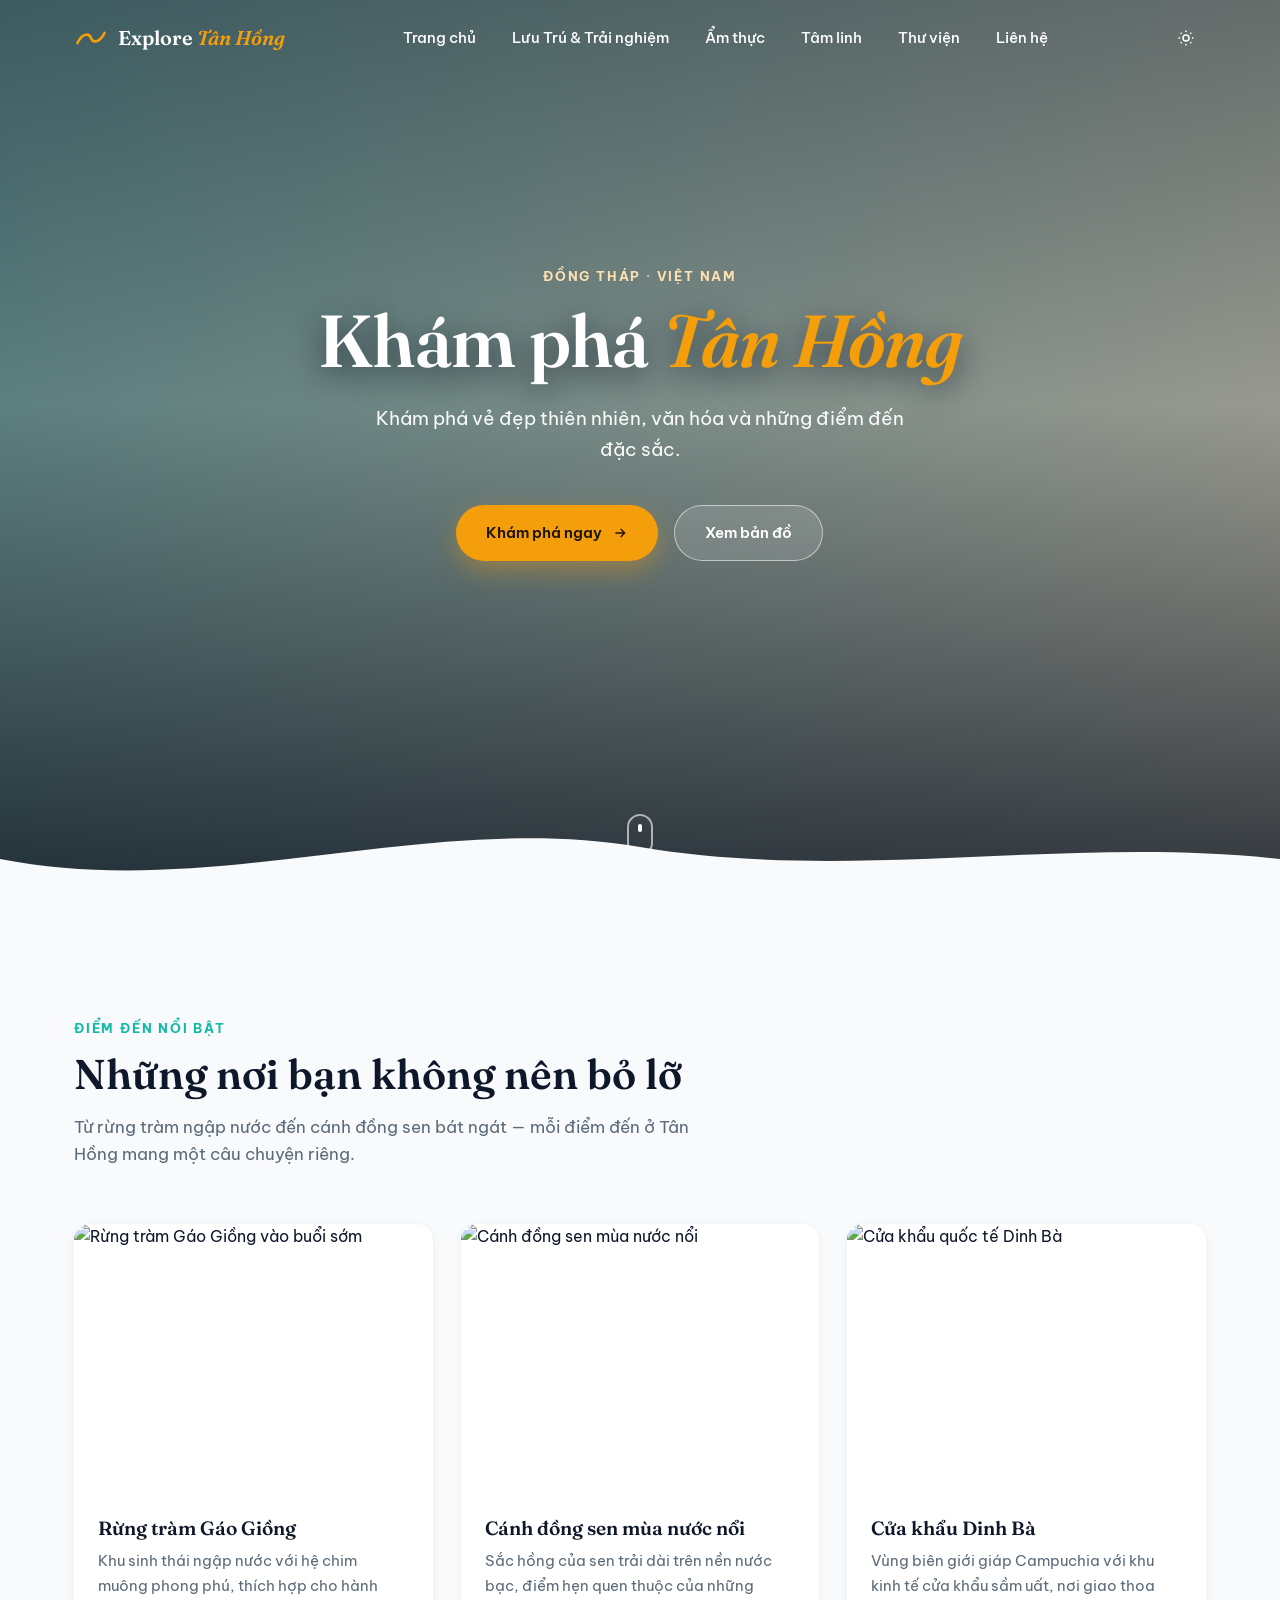
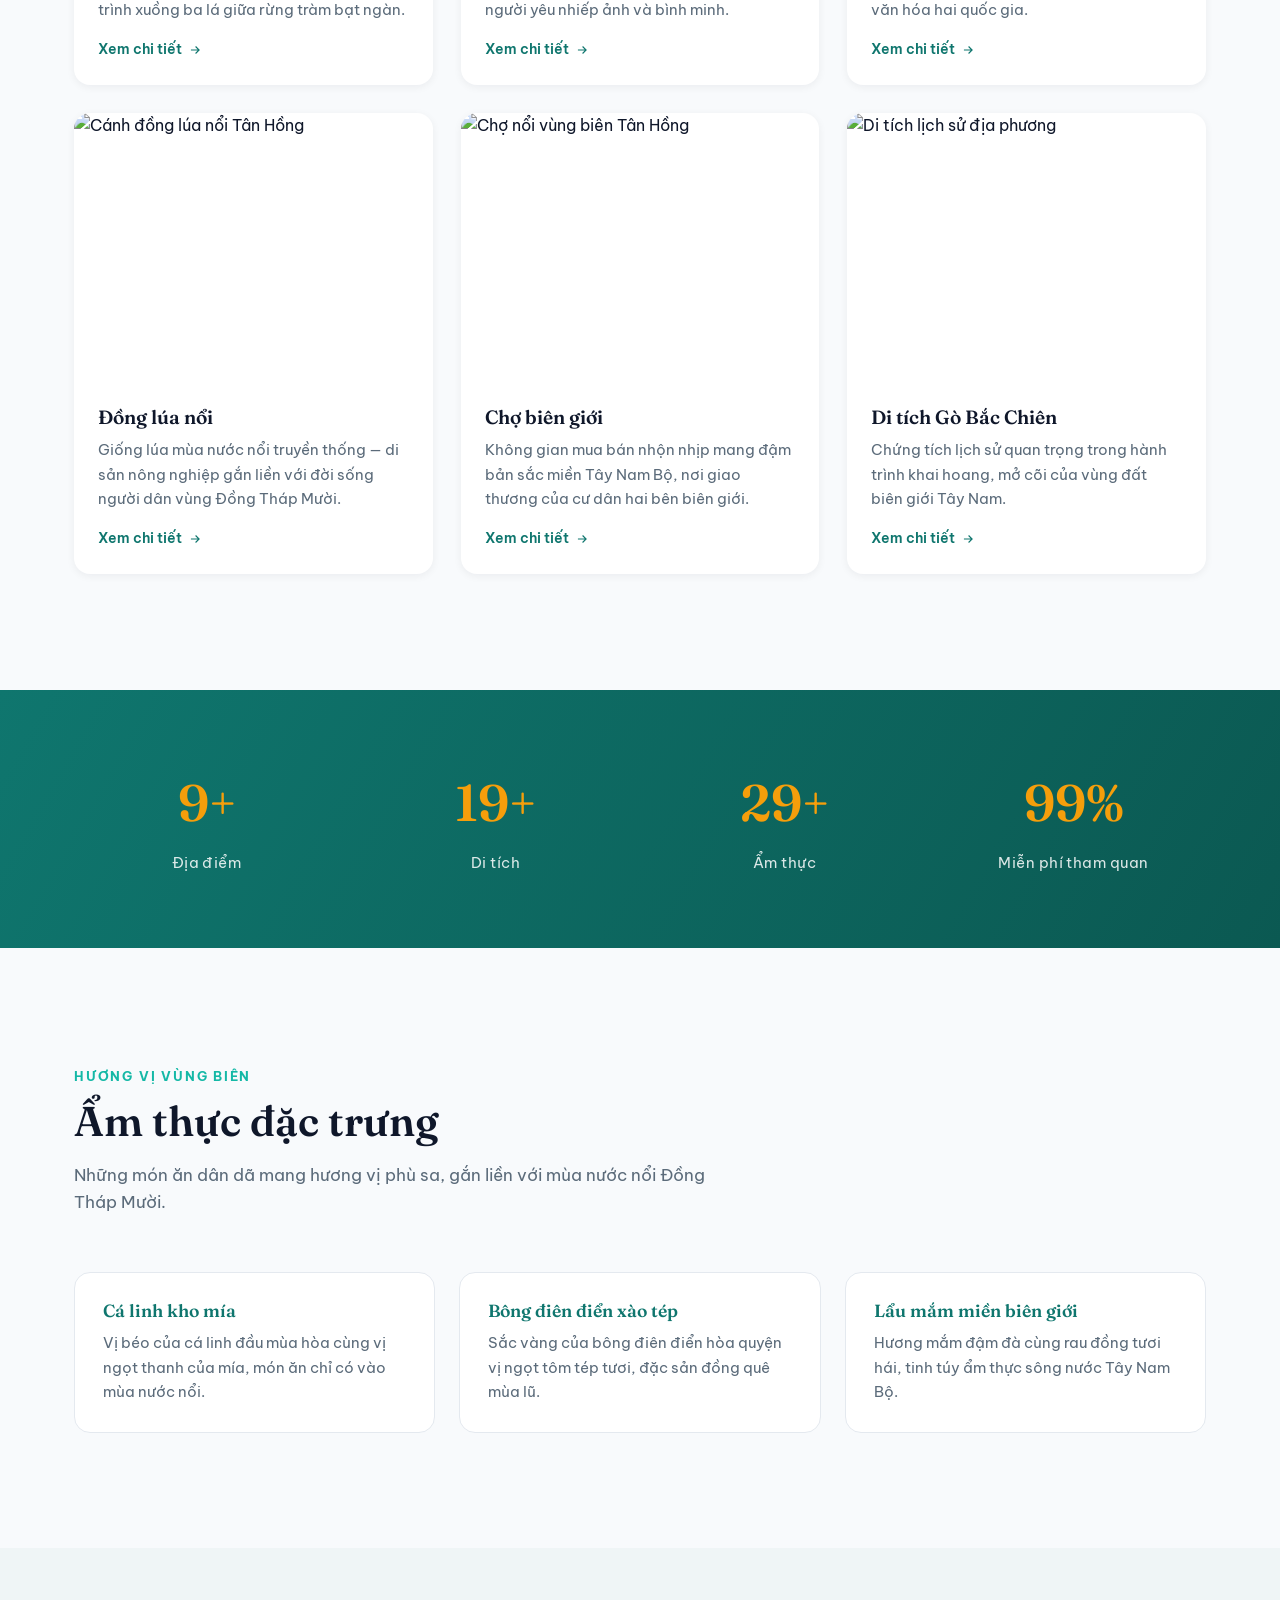
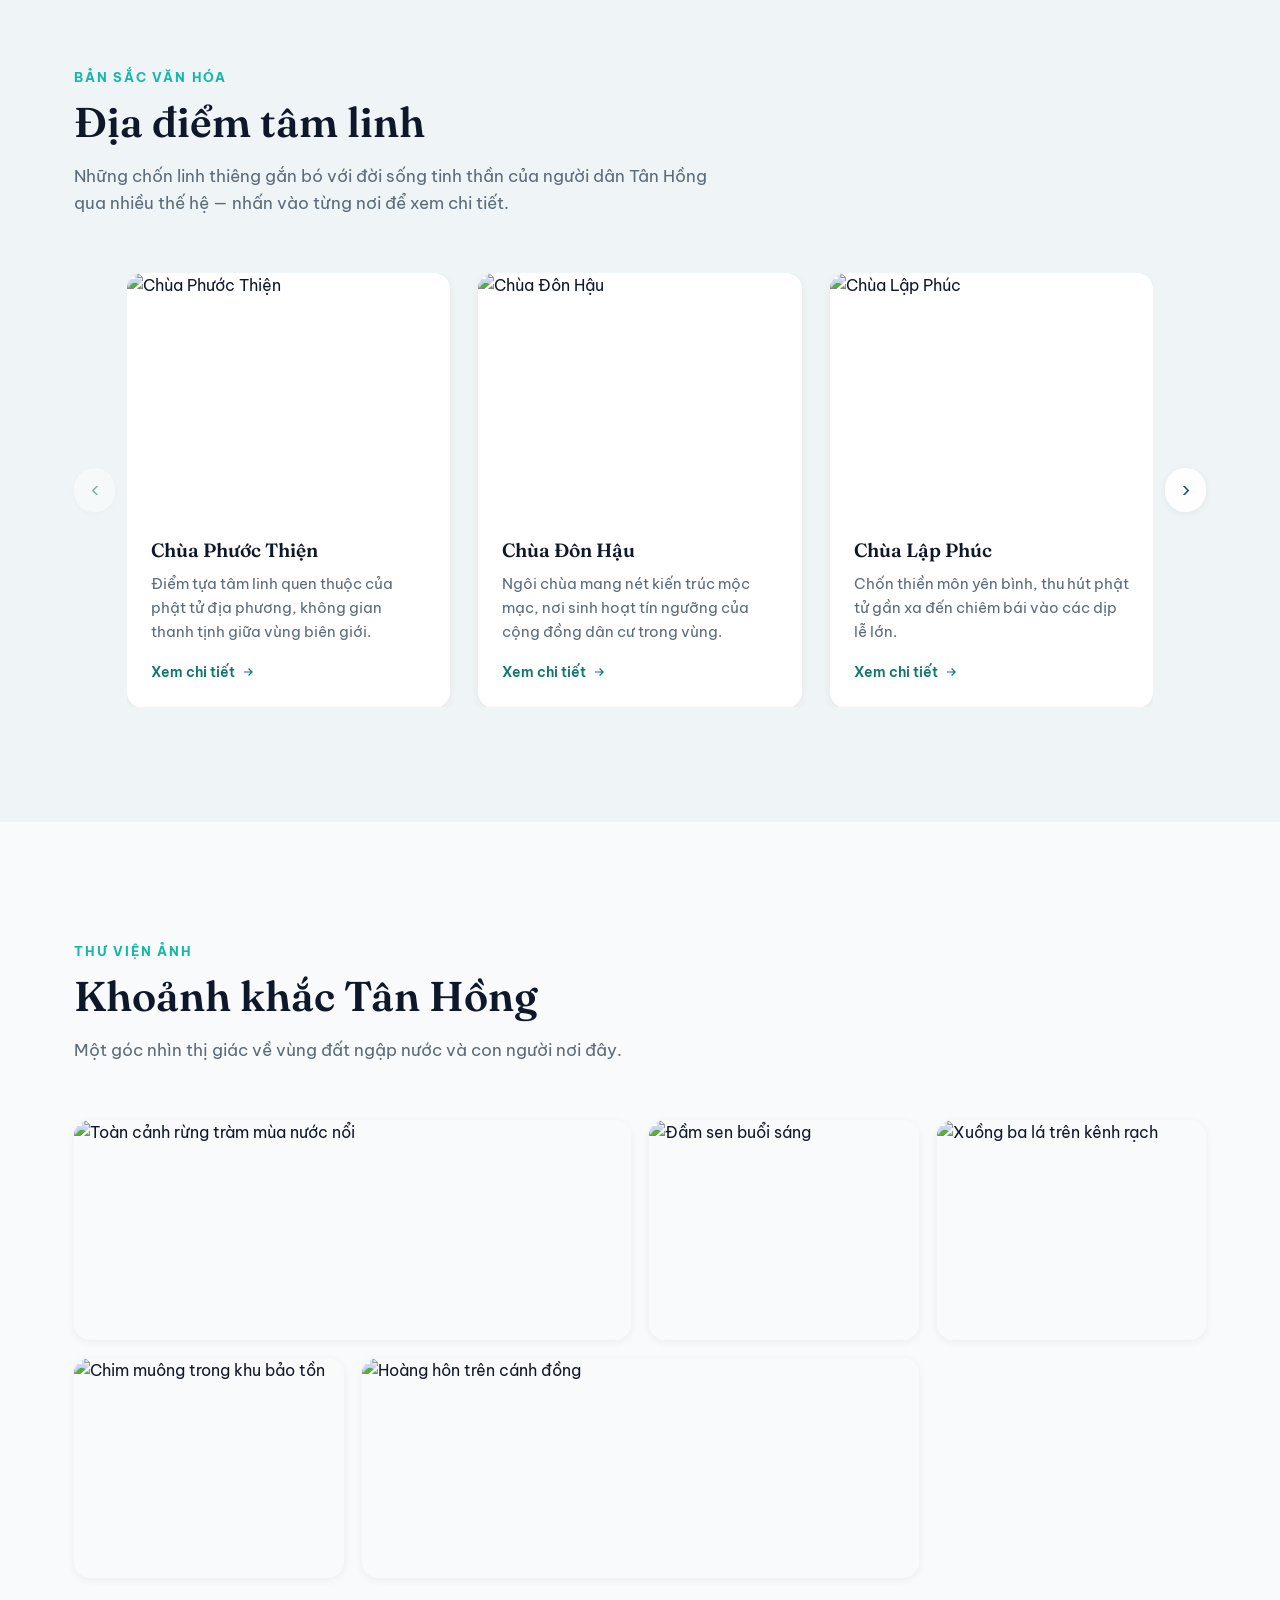
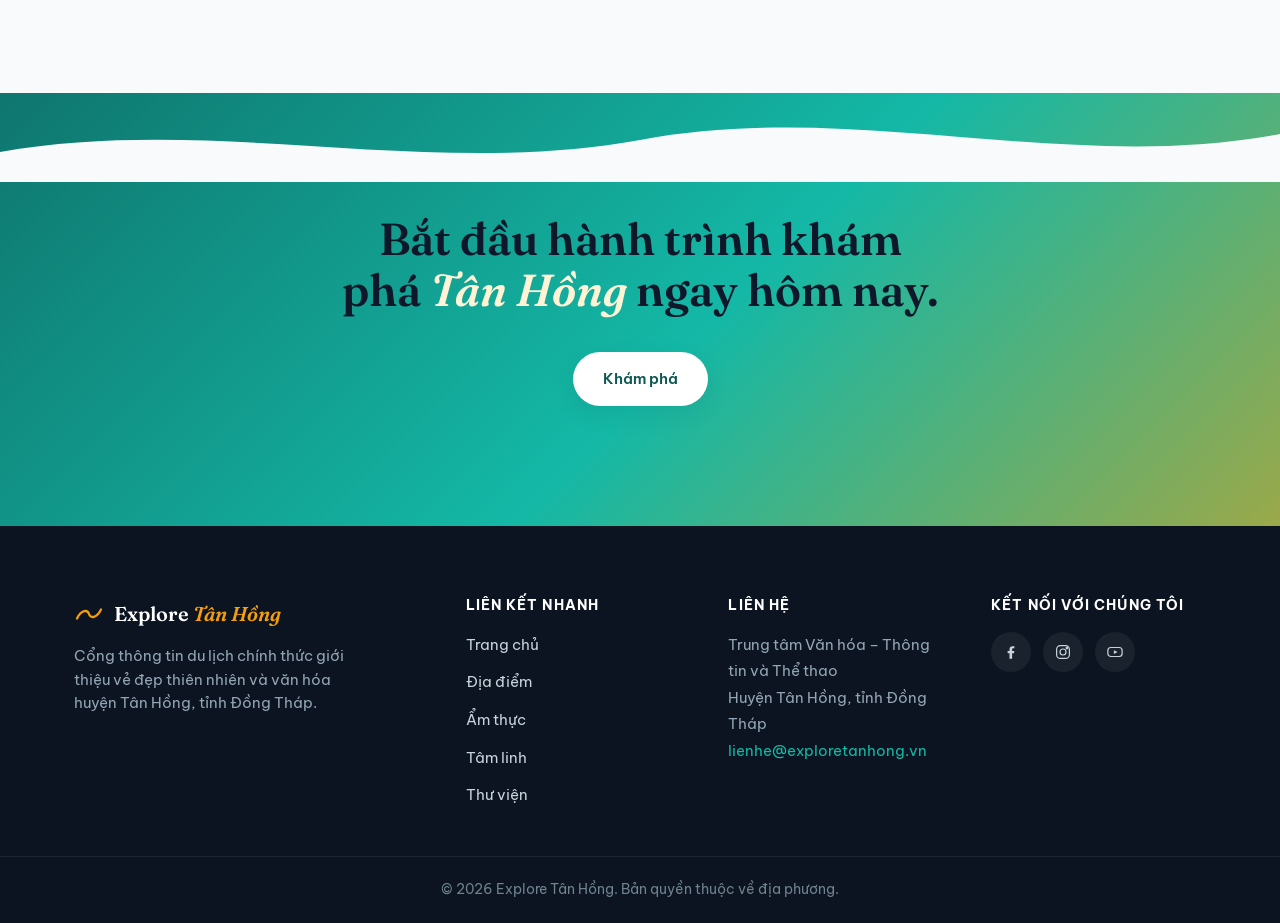
==== commit d22cee94: "update du lich tan hong" ====
--- a/index.html
+++ b/index.html
@@ -32,55 +32,8 @@
 </head>
 <body>
 
-  <!-- ============ SKIP LINK (Accessibility) ============ -->
-  <a class="skip-link" href="#main-content">Bỏ qua và đến nội dung chính</a>
-
-  <!-- ============ HEADER / NAVIGATION ============ -->
-  <header class="site-header" id="siteHeader">
-    <nav class="navbar" aria-label="Điều hướng chính">
-      <a href="#hero" class="brand" aria-label="Explore Tân Hồng — Trang chủ">
-        <span class="brand-mark" aria-hidden="true">
-          <svg viewBox="0 0 40 40" width="34" height="34">
-            <path d="M4 26 C 10 14, 18 14, 20 20 S 30 26, 36 14" fill="none" stroke="currentColor" stroke-width="3" stroke-linecap="round"/>
-          </svg>
-        </span>
-        <span class="brand-text">Explore <em>Tân Hồng</em></span>
-      </a>
-
-      <ul class="nav-menu" id="navMenu">
-        <li><a href="#hero" class="nav-link active-link">Trang chủ</a></li>
-        <li><a href="#destinations" class="nav-link">Địa điểm</a></li>
-        <li><a href="#cuisine" class="nav-link">Ẩm thực</a></li>
-        <li><a href="#festivals" class="nav-link">Lễ hội</a></li>
-        <li><a href="#gallery" class="nav-link">Thư viện</a></li>
-        <li><a href="#contact" class="nav-link">Liên hệ</a></li>
-      </ul>
-
-      <div class="navbar-actions">
-        <button
-          class="theme-toggle"
-          id="themeToggle"
-          type="button"
-          aria-label="Chuyển đổi giao diện sáng / tối"
-          aria-pressed="false"
-        >
-          <svg class="icon-sun" width="18" height="18" viewBox="0 0 24 24" fill="none" stroke="currentColor" stroke-width="2" aria-hidden="true"><circle cx="12" cy="12" r="4"/><path d="M12 2v2M12 20v2M4.9 4.9l1.4 1.4M17.7 17.7l1.4 1.4M2 12h2M20 12h2M4.9 19.1l1.4-1.4M17.7 6.3l1.4-1.4"/></svg>
-          <svg class="icon-moon" width="18" height="18" viewBox="0 0 24 24" fill="none" stroke="currentColor" stroke-width="2" aria-hidden="true"><path d="M21 12.8A9 9 0 1 1 11.2 3 7 7 0 0 0 21 12.8Z"/></svg>
-        </button>
-
-        <button
-          class="menu-toggle"
-          id="menuToggle"
-          type="button"
-          aria-label="Mở menu điều hướng"
-          aria-expanded="false"
-          aria-controls="navMenu"
-        >
-          <span></span><span></span><span></span>
-        </button>
-      </div>
-    </nav>
-  </header>
+  <!-- ============ HEADER / NAVIGATION (dùng chung — xem header.html) ============ -->
+  <div data-include="header.html"></div>
 
   <main id="main-content">
 
@@ -88,7 +41,7 @@
     <section class="hero" id="hero" aria-label="Giới thiệu">
       <div class="hero-media" aria-hidden="true">
         <img
-          src="https://images.unsplash.com/photo-1506905925346-21bda4d32df4?q=80&w=1920&auto=format&fit=crop"
+          src="https://cdnmedia.baotintuc.vn/Upload/Td3qmSNSjM5mhekL9vM2Q/files/2023/06/22-6-sen-hangMua/sen-hangmua-45.jpg"
           alt=""
           class="hero-img"
         />
@@ -264,28 +217,134 @@
       </div>
     </section>
 
-    <!-- ============ FESTIVALS (supporting content referenced in nav) ============ -->
-    <section class="section section-alt" id="festivals" aria-labelledby="festivals-title">
+    <!-- ============ ĐỊA ĐIỂM TÂM LINH ============ -->
+    <section class="section section-alt" id="spiritual" aria-labelledby="spiritual-title">
       <div class="container">
         <header class="section-head reveal">
           <p class="eyebrow">Bản sắc văn hóa</p>
-          <h2 id="festivals-title">Lễ hội &amp; sự kiện</h2>
-          <p class="section-desc">Nhịp sống lễ hội quanh năm, phản ánh đời sống tinh thần phong phú của người dân địa phương.</p>
+          <h2 id="spiritual-title">Địa điểm tâm linh</h2>
+          <p class="section-desc">Những chốn linh thiêng gắn bó với đời sống tinh thần của người dân Tân Hồng qua nhiều thế hệ — nhấn vào từng nơi để xem chi tiết.</p>
         </header>
 
-        <div class="feature-list reveal">
-          <div class="feature-item">
-            <h3>Lễ hội Kỳ Yên</h3>
-            <p>Nghi lễ truyền thống cầu quốc thái dân an, tổ chức tại các đình làng vào đầu năm.</p>
-          </div>
-          <div class="feature-item">
-            <h3>Hội đua ghe ngo mùa nước nổi</h3>
-            <p>Không khí sôi động trên sông nước, quy tụ các đội đua từ khắp vùng Đồng Tháp Mười.</p>
-          </div>
-          <div class="feature-item">
-            <h3>Phiên chợ biên giới cuối năm</h3>
-            <p>Không gian giao thương, văn hóa nhộn nhịp giữa cư dân hai bên biên giới dịp cận Tết.</p>
-          </div>
+        <div class="spiritual-slider reveal">
+          <button class="slider-btn prev" type="button" aria-label="Trước">‹</button>
+          <div class="slider-viewport">
+            <div class="slider-track">
+          <!-- Chùa Phước Thiện -->
+          <article class="card reveal">
+            <a href="tam-linh/chua-phuoc-thien.html" class="card-media-link">
+              <div class="card-media">
+                <img loading="lazy" src="assets/images/chua-phuoc-thien.jpg" alt="Chùa Phước Thiện" />
+              </div>
+            </a>
+            <div class="card-body">
+              <h3><a href="tam-linh/chua-phuoc-thien.html">Chùa Phước Thiện</a></h3>
+              <p>Điểm tựa tâm linh quen thuộc của phật tử địa phương, không gian thanh tịnh giữa vùng biên giới.</p>
+              <a href="tam-linh/chua-phuoc-thien.html" class="card-link">Xem chi tiết
+                <svg width="14" height="14" viewBox="0 0 24 24" fill="none" stroke="currentColor" stroke-width="2" aria-hidden="true"><path d="M5 12h14M13 6l6 6-6 6"/></svg>
+              </a>
+            </div>
+          </article>
+
+          <!-- Chùa Đôn Hậu -->
+          <article class="card reveal">
+            <a href="tam-linh/chua-don-hau.html" class="card-media-link">
+              <div class="card-media">
+                <img loading="lazy" src="assets/images/chua-don-hau.jpg" alt="Chùa Đôn Hậu" />
+              </div>
+            </a>
+            <div class="card-body">
+              <h3><a href="tam-linh/chua-don-hau.html">Chùa Đôn Hậu</a></h3>
+              <p>Ngôi chùa mang nét kiến trúc mộc mạc, nơi sinh hoạt tín ngưỡng của cộng đồng dân cư trong vùng.</p>
+              <a href="tam-linh/chua-don-hau.html" class="card-link">Xem chi tiết
+                <svg width="14" height="14" viewBox="0 0 24 24" fill="none" stroke="currentColor" stroke-width="2" aria-hidden="true"><path d="M5 12h14M13 6l6 6-6 6"/></svg>
+              </a>
+            </div>
+          </article>
+
+          <!-- Chùa Lập Phúc -->
+          <article class="card reveal">
+            <a href="tam-linh/chua-lap-phuc.html" class="card-media-link">
+              <div class="card-media">
+                <img loading="lazy" src="assets/images/chua-lap-phuc.jpg" alt="Chùa Lập Phúc" />
+              </div>
+            </a>
+            <div class="card-body">
+              <h3><a href="tam-linh/chua-lap-phuc.html">Chùa Lập Phúc</a></h3>
+              <p>Chốn thiền môn yên bình, thu hút phật tử gần xa đến chiêm bái vào các dịp lễ lớn.</p>
+              <a href="tam-linh/chua-lap-phuc.html" class="card-link">Xem chi tiết
+                <svg width="14" height="14" viewBox="0 0 24 24" fill="none" stroke="currentColor" stroke-width="2" aria-hidden="true"><path d="M5 12h14M13 6l6 6-6 6"/></svg>
+              </a>
+            </div>
+          </article>
+
+          <!-- Chùa Phong Sơn -->
+          <article class="card reveal">
+            <a href="tam-linh/chua-phong-son.html" class="card-media-link">
+              <div class="card-media">
+                <img loading="lazy" src="assets/images/chua-phong-son.jpg" alt="Chùa Phong Sơn" />
+              </div>
+            </a>
+            <div class="card-body">
+              <h3><a href="tam-linh/chua-phong-son.html">Chùa Phong Sơn</a></h3>
+              <p>Không gian tôn nghiêm gắn liền với đời sống tín ngưỡng lâu đời của người dân Tân Hồng.</p>
+              <a href="tam-linh/chua-phong-son.html" class="card-link">Xem chi tiết
+                <svg width="14" height="14" viewBox="0 0 24 24" fill="none" stroke="currentColor" stroke-width="2" aria-hidden="true"><path d="M5 12h14M13 6l6 6-6 6"/></svg>
+              </a>
+            </div>
+          </article>
+
+          <!-- Thánh thất Tân Hồng -->
+          <article class="card reveal">
+            <a href="tam-linh/thanh-that-tan-hong.html" class="card-media-link">
+              <div class="card-media">
+                <img loading="lazy" src="assets/images/thanh-that-tan-hong.jpg" alt="Thánh thất Tân Hồng" />
+              </div>
+            </a>
+            <div class="card-body">
+              <h3><a href="tam-linh/thanh-that-tan-hong.html">Thánh thất Tân Hồng</a></h3>
+              <p>Nơi sinh hoạt tín ngưỡng Cao Đài của cộng đồng địa phương, mang kiến trúc đặc trưng riêng biệt.</p>
+              <a href="tam-linh/thanh-that-tan-hong.html" class="card-link">Xem chi tiết
+                <svg width="14" height="14" viewBox="0 0 24 24" fill="none" stroke="currentColor" stroke-width="2" aria-hidden="true"><path d="M5 12h14M13 6l6 6-6 6"/></svg>
+              </a>
+            </div>
+          </article>
+
+          <!-- Nhà Thờ Tân Hồng -->
+          <article class="card reveal">
+            <a href="tam-linh/nha-tho-tan-hong.html" class="card-media-link">
+              <div class="card-media">
+                <img loading="lazy" src="assets/images/nha-tho-tan-hong.jpg" alt="Nhà Thờ Tân Hồng" />
+              </div>
+            </a>
+            <div class="card-body">
+              <h3><a href="tam-linh/nha-tho-tan-hong.html">Nhà Thờ Tân Hồng</a></h3>
+              <p>Điểm sinh hoạt đức tin của cộng đồng Công giáo địa phương, không gian trang nghiêm và ấm áp.</p>
+              <a href="tam-linh/nha-tho-tan-hong.html" class="card-link">Xem chi tiết
+                <svg width="14" height="14" viewBox="0 0 24 24" fill="none" stroke="currentColor" stroke-width="2" aria-hidden="true"><path d="M5 12h14M13 6l6 6-6 6"/></svg>
+              </a>
+            </div>
+          </article>
+
+          <!-- Giáo Xứ Gò Da -->
+          <article class="card reveal">
+            <a href="tam-linh/giao-xu-go-da.html" class="card-media-link">
+              <div class="card-media">
+                <img loading="lazy" src="assets/images/giao-xu-go-da.jpg" alt="Giáo Xứ Gò Da" />
+              </div>
+            </a>
+            <div class="card-body">
+              <h3><a href="tam-linh/giao-xu-go-da.html">Giáo Xứ Gò Da</a></h3>
+              <p>Giáo xứ lâu đời gắn liền với lịch sử hình thành cộng đồng dân cư vùng biên giới Tân Hồng.</p>
+              <a href="tam-linh/giao-xu-go-da.html" class="card-link">Xem chi tiết
+                <svg width="14" height="14" viewBox="0 0 24 24" fill="none" stroke="currentColor" stroke-width="2" aria-hidden="true"><path d="M5 12h14M13 6l6 6-6 6"/></svg>
+              </a>
+            </div>
+          </article>
+
+          </div>
+          </div>
+          <button class="slider-btn next" type="button" aria-label="Tiếp">›</button>
         </div>
       </div>
     </section>
@@ -332,74 +391,8 @@
 
   </main>
 
-  <!-- ============ CONTACT / FOOTER ============ -->
-  <footer class="site-footer" id="contact">
-    <div class="container footer-grid">
-      <div class="footer-brand">
-        <a href="#hero" class="brand" aria-label="Explore Tân Hồng — Trang chủ">
-          <span class="brand-mark" aria-hidden="true">
-            <svg viewBox="0 0 40 40" width="30" height="30">
-              <path d="M4 26 C 10 14, 18 14, 20 20 S 30 26, 36 14" fill="none" stroke="currentColor" stroke-width="3" stroke-linecap="round"/>
-            </svg>
-          </span>
-          <span class="brand-text">Explore <em>Tân Hồng</em></span>
-        </a>
-        <p>Cổng thông tin du lịch chính thức giới thiệu vẻ đẹp thiên nhiên và văn hóa huyện Tân Hồng, tỉnh Đồng Tháp.</p>
-      </div>
-
-      <nav class="footer-links" aria-label="Liên kết nhanh">
-        <h3>Liên kết nhanh</h3>
-        <ul>
-          <li><a href="#hero">Trang chủ</a></li>
-          <li><a href="#destinations">Địa điểm</a></li>
-          <li><a href="#cuisine">Ẩm thực</a></li>
-          <li><a href="#festivals">Lễ hội</a></li>
-          <li><a href="#gallery">Thư viện</a></li>
-        </ul>
-      </nav>
-
-      <div class="footer-contact">
-        <h3>Liên hệ</h3>
-        <address>
-          Trung tâm Văn hóa – Thông tin và Thể thao<br />
-          Huyện Tân Hồng, tỉnh Đồng Tháp<br />
-          <a href="mailto:lienhe@exploretanhong.vn">lienhe@exploretanhong.vn</a>
-        </address>
-      </div>
-
-      <div class="footer-social">
-        <h3>Kết nối với chúng tôi</h3>
-        <ul class="social-list">
-          <li>
-            <a href="#" aria-label="Facebook">
-              <svg width="18" height="18" viewBox="0 0 24 24" fill="currentColor" aria-hidden="true"><path d="M13.5 21v-7.5H16l.4-3H13.5V8.4c0-.87.24-1.46 1.5-1.46H16.5V4.32C16.2 4.28 15.2 4.2 14 4.2c-2.4 0-4 1.46-4 4.14V10.5H7.5v3H10V21h3.5Z"/></svg>
-            </a>
-          </li>
-          <li>
-            <a href="#" aria-label="Instagram">
-              <svg width="18" height="18" viewBox="0 0 24 24" fill="none" stroke="currentColor" stroke-width="1.6" aria-hidden="true"><rect x="3.5" y="3.5" width="17" height="17" rx="5"/><circle cx="12" cy="12" r="4"/><circle cx="17.2" cy="6.8" r="1"/></svg>
-            </a>
-          </li>
-          <li>
-            <a href="#" aria-label="YouTube">
-              <svg width="18" height="18" viewBox="0 0 24 24" fill="none" stroke="currentColor" stroke-width="1.6" aria-hidden="true"><rect x="2.5" y="6" width="19" height="12" rx="4"/><path d="M10.5 9.5l5 2.5-5 2.5v-5Z" fill="currentColor" stroke="none"/></svg>
-            </a>
-          </li>
-        </ul>
-      </div>
-    </div>
-
-    <div class="footer-bottom">
-      <div class="container footer-bottom-inner">
-        <p>&copy; <span id="year"></span> Explore Tân Hồng. Bản quyền thuộc về địa phương.</p>
-      </div>
-    </div>
-  </footer>
-
-  <!-- ============ BACK TO TOP ============ -->
-  <button id="backToTop" class="back-to-top" type="button" aria-label="Cuộn lên đầu trang">
-    <svg width="18" height="18" viewBox="0 0 24 24" fill="none" stroke="currentColor" stroke-width="2" aria-hidden="true"><path d="M12 19V5M5 12l7-7 7 7"/></svg>
-  </button>
+  <!-- ============ CONTACT / FOOTER (dùng chung — xem footer.html) ============ -->
+  <div data-include="footer.html"></div>
 
   <script src="script.js"></script>
 </body>
--- a/style.css
+++ b/style.css
@@ -387,12 +387,18 @@
   text-wrap: balance;
 }
 
+/* Improve legibility over the hero image: explicit white title and soft shadow */
+.hero-title {
+  color: #ffffff;
+  text-shadow: 0 8px 30px rgba(11, 20, 32, 0.65);
+}
+
 .hero-title em { color: var(--color-accent); font-style: italic; }
 
 .hero-subtitle {
   margin-top: 20px;
   font-size: clamp(1rem, 1.6vw, 1.2rem);
-  color: rgba(255, 255, 255, 0.88);
+  color: rgba(255, 255, 255, 0.96);
   max-width: 560px;
   margin-inline: auto;
 }
@@ -550,6 +556,59 @@
   flex-direction: column;
   gap: 10px;
   flex: 1;
+}
+
+/* ==========================================================================
+   Spiritual slider (3-up carousel)
+   ========================================================================== */
+.spiritual-slider {
+  --slider-gap: 28px;
+  display: flex;
+  align-items: center;
+  gap: 12px;
+  position: relative;
+}
+
+.slider-viewport {
+  overflow: hidden;
+  width: 100%;
+}
+
+.slider-track {
+  display: flex;
+  gap: var(--slider-gap);
+  transition: transform var(--transition-med) var(--ease);
+  will-change: transform;
+}
+
+.slider-track .card {
+  flex: 0 0 calc((100% - (var(--slider-gap) * 2)) / 3);
+}
+
+.slider-btn {
+  background: rgba(255,255,255,0.95);
+  border: 0;
+  width: 44px;
+  height: 44px;
+  border-radius: 999px;
+  display: inline-flex;
+  align-items: center;
+  justify-content: center;
+  box-shadow: var(--shadow-sm);
+  cursor: pointer;
+  font-size: 20px;
+  color: var(--color-primary-dark);
+}
+
+.slider-btn:disabled { opacity: 0.45; cursor: default; }
+
+@media (max-width: 900px) {
+  .slider-track .card { flex: 0 0 calc((100% - var(--slider-gap)) / 2); }
+}
+
+@media (max-width: 600px) {
+  .slider-track .card { flex: 0 0 100%; }
+  .slider-btn { width: 36px; height: 36px; font-size: 18px; }
 }
 
 .card-body h3 {
@@ -811,6 +870,21 @@
   transform: translateY(0);
 }
 
+/* Slider-specific reveal: slide from right/left instead of up */
+.spiritual-slider .reveal {
+  /* override default translateY with horizontal translation */
+  transform: translateX(0);
+  opacity: 0;
+  transition: opacity 0.6s var(--ease), transform 0.6s var(--ease);
+}
+.spiritual-slider .reveal.slide-from-right { transform: translateX(36px); }
+.spiritual-slider .reveal.slide-from-left { transform: translateX(-36px); }
+.spiritual-slider .reveal.slide-from-right.is-visible,
+.spiritual-slider .reveal.slide-from-left.is-visible {
+  transform: translateX(0);
+  opacity: 1;
+}
+
 .card-grid .reveal:nth-child(2) { transition-delay: 0.08s; }
 .card-grid .reveal:nth-child(3) { transition-delay: 0.16s; }
 .card-grid .reveal:nth-child(4) { transition-delay: 0.24s; }
@@ -878,4 +952,99 @@
   .gallery-item.span-2 { grid-column: span 2; }
   .hero-actions { flex-direction: column; width: 100%; }
   .hero-actions .btn { width: 100%; justify-content: center; }
-}+}
+/* ==========================================================================
+   14. Bổ sung: liên kết ảnh trong card + trang chi tiết địa điểm tâm linh
+   ========================================================================== */
+
+/* Cho phép click vào ảnh trong card để đi đến trang riêng của địa điểm */
+.card-media-link { display: block; }
+
+/* Căn đúng vị trí khi nhảy tới section bằng liên kết dạng
+   "index.html#id" từ trang khác (không qua JS offset) */
+.section[id],
+.hero[id] {
+  scroll-margin-top: var(--header-height);
+}
+
+.card-grid .reveal:nth-child(7) { transition-delay: 0.48s; }
+
+/* ---- Banner nhỏ cho trang chi tiết địa điểm ---- */
+.location-hero {
+  position: relative;
+  min-height: 46vh;
+  display: flex;
+  align-items: flex-end;
+  overflow: hidden;
+  color: #fff;
+}
+
+.location-hero .hero-media { position: absolute; inset: 0; z-index: 0; }
+.location-hero .hero-img { width: 100%; height: 100%; object-fit: cover; }
+.location-hero .hero-overlay { position: absolute; inset: 0;
+  background: linear-gradient(180deg, rgba(11,20,32,0.35) 0%, rgba(11,20,32,0.8) 100%);
+}
+
+.location-hero-content {
+  position: relative;
+  z-index: 1;
+  width: 100%;
+  padding: 90px 0 40px;
+}
+
+.breadcrumb {
+  display: flex;
+  align-items: center;
+  gap: 8px;
+  font-size: 0.9rem;
+  color: rgba(255, 255, 255, 0.85);
+  margin-bottom: 14px;
+}
+
+.breadcrumb a:hover { text-decoration: underline; }
+
+.location-hero-content .eyebrow { color: #FFE1B0; }
+
+.location-title {
+  font-size: clamp(2rem, 4.6vw, 3.2rem);
+  color: #fff;
+  text-shadow: 0 8px 30px rgba(11, 20, 32, 0.6);
+}
+
+/* ---- Nội dung chi tiết ---- */
+.location-body {
+  display: grid;
+  grid-template-columns: 1.4fr 1fr;
+  gap: 48px;
+  align-items: start;
+}
+
+.location-main p { margin-bottom: 18px; color: var(--color-text); line-height: 1.75; }
+.location-main p:last-child { margin-bottom: 0; }
+
+.location-aside {
+  background: var(--color-card);
+  border-radius: var(--radius-lg);
+  padding: 28px;
+  box-shadow: var(--shadow-sm);
+  position: sticky;
+  top: calc(var(--header-height) + 24px);
+}
+
+.location-aside h3 { font-size: 1.05rem; margin-bottom: 16px; }
+
+.location-facts { display: flex; flex-direction: column; gap: 14px; }
+
+.location-fact { display: flex; gap: 12px; align-items: flex-start; }
+.location-fact svg { flex-shrink: 0; margin-top: 3px; color: var(--color-primary); }
+.location-fact strong { display: block; font-size: 0.85rem; color: var(--color-text-muted); font-weight: 500; }
+.location-fact span { font-size: 0.98rem; }
+
+.location-back {
+  margin-top: 28px;
+}
+
+@media (max-width: 900px) {
+  .location-body { grid-template-columns: 1fr; }
+  .location-aside { position: static; }
+}
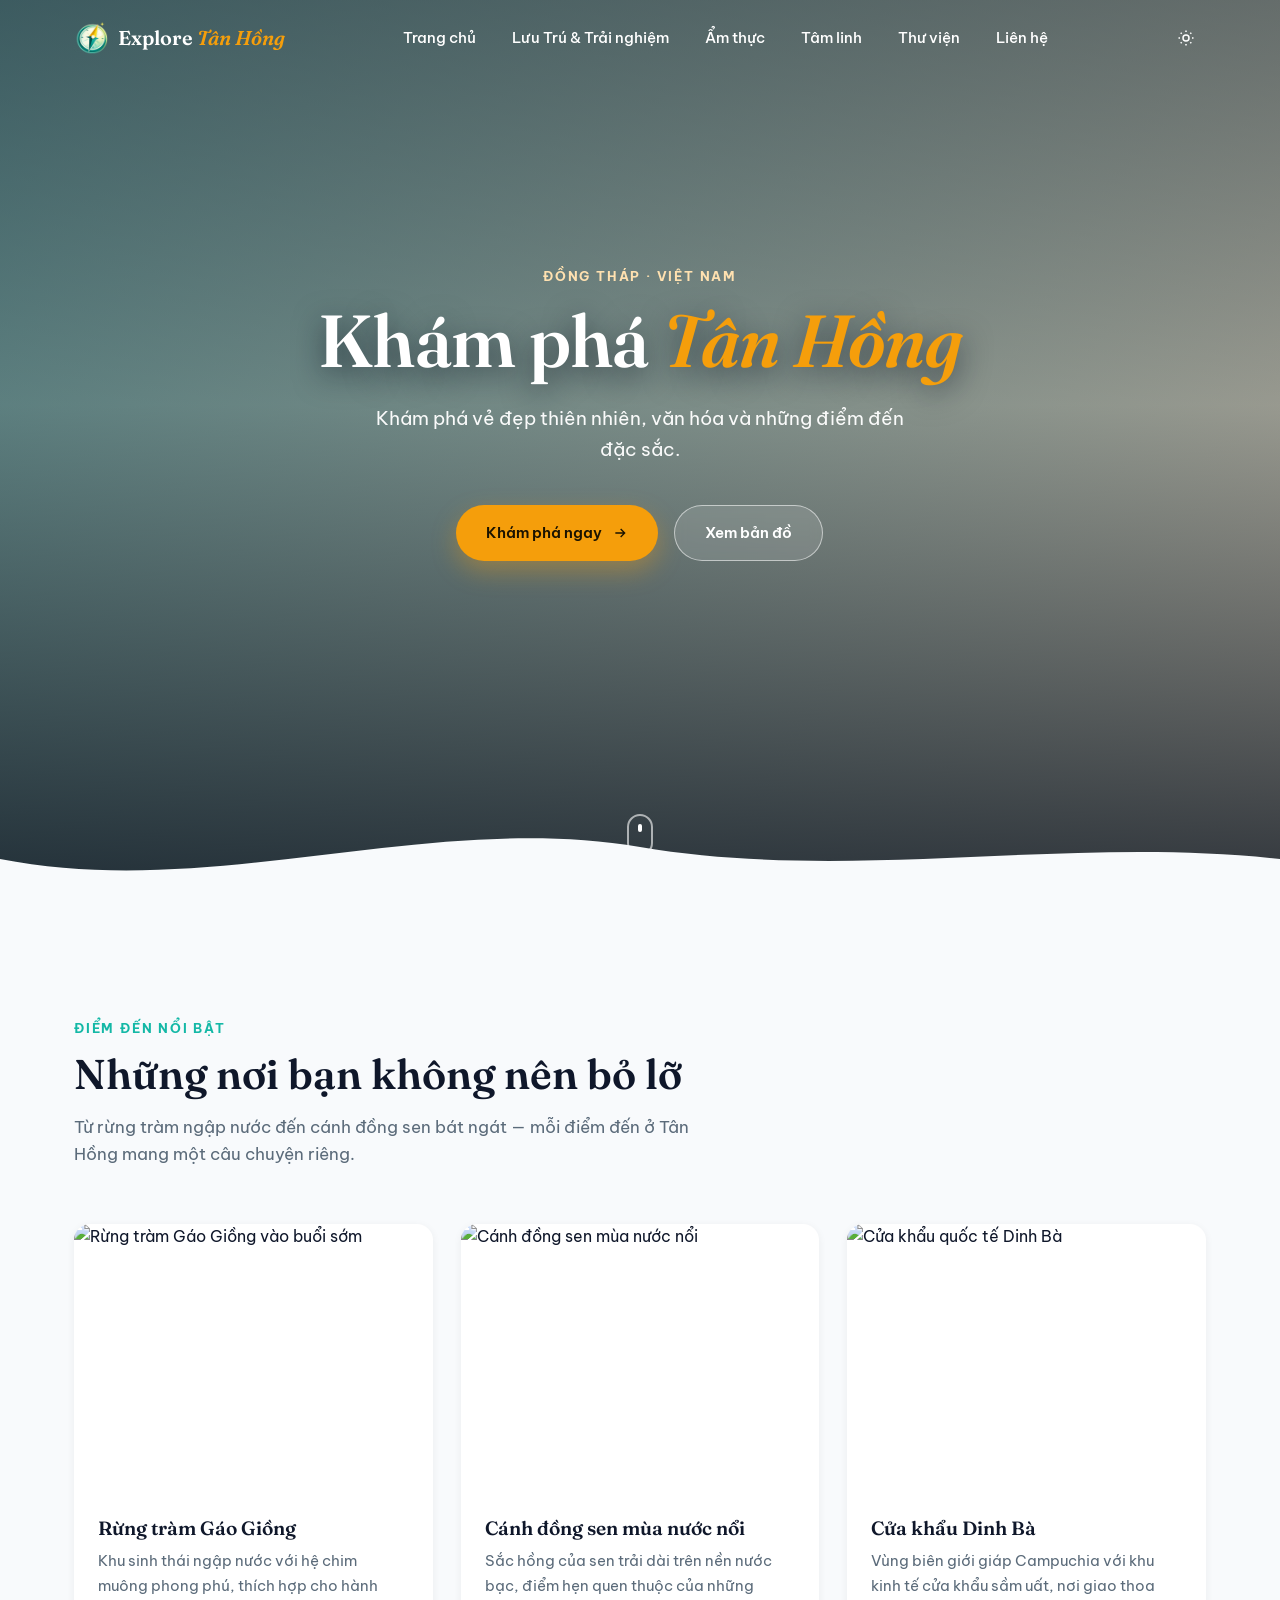
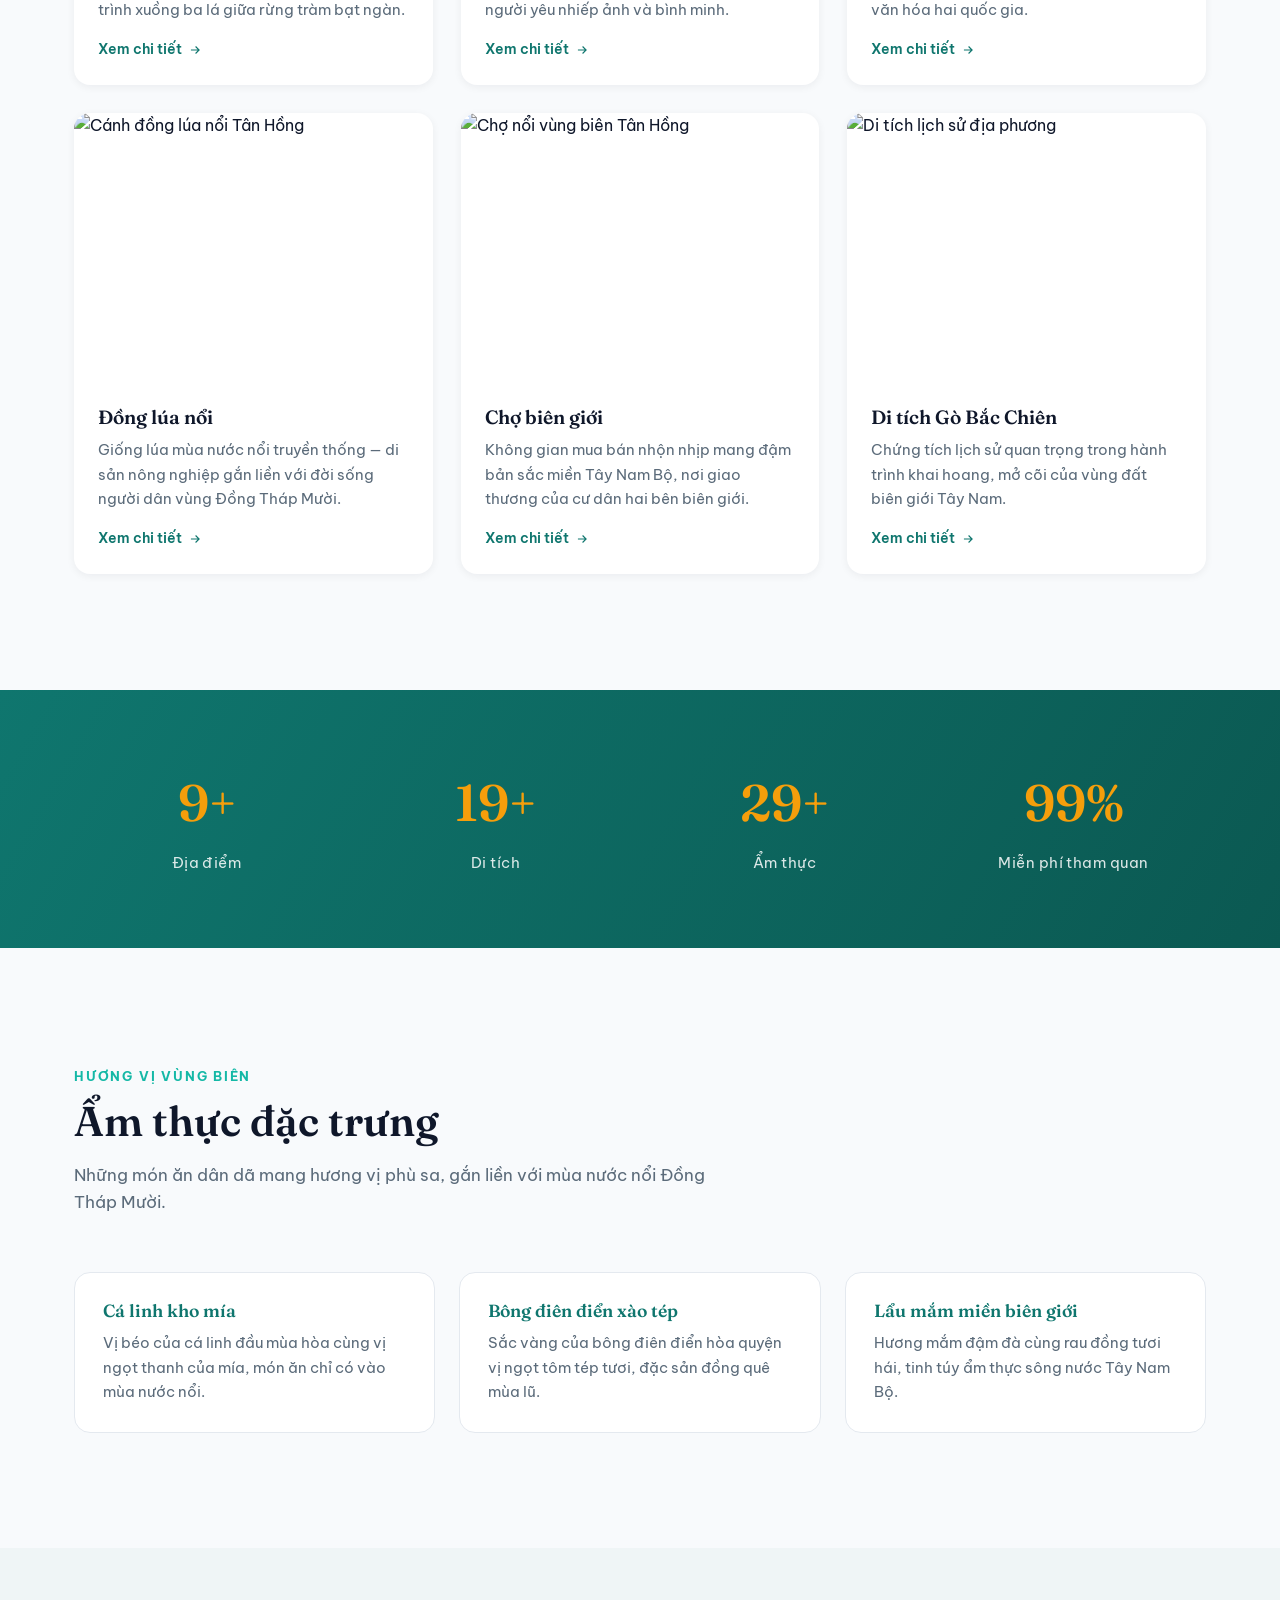
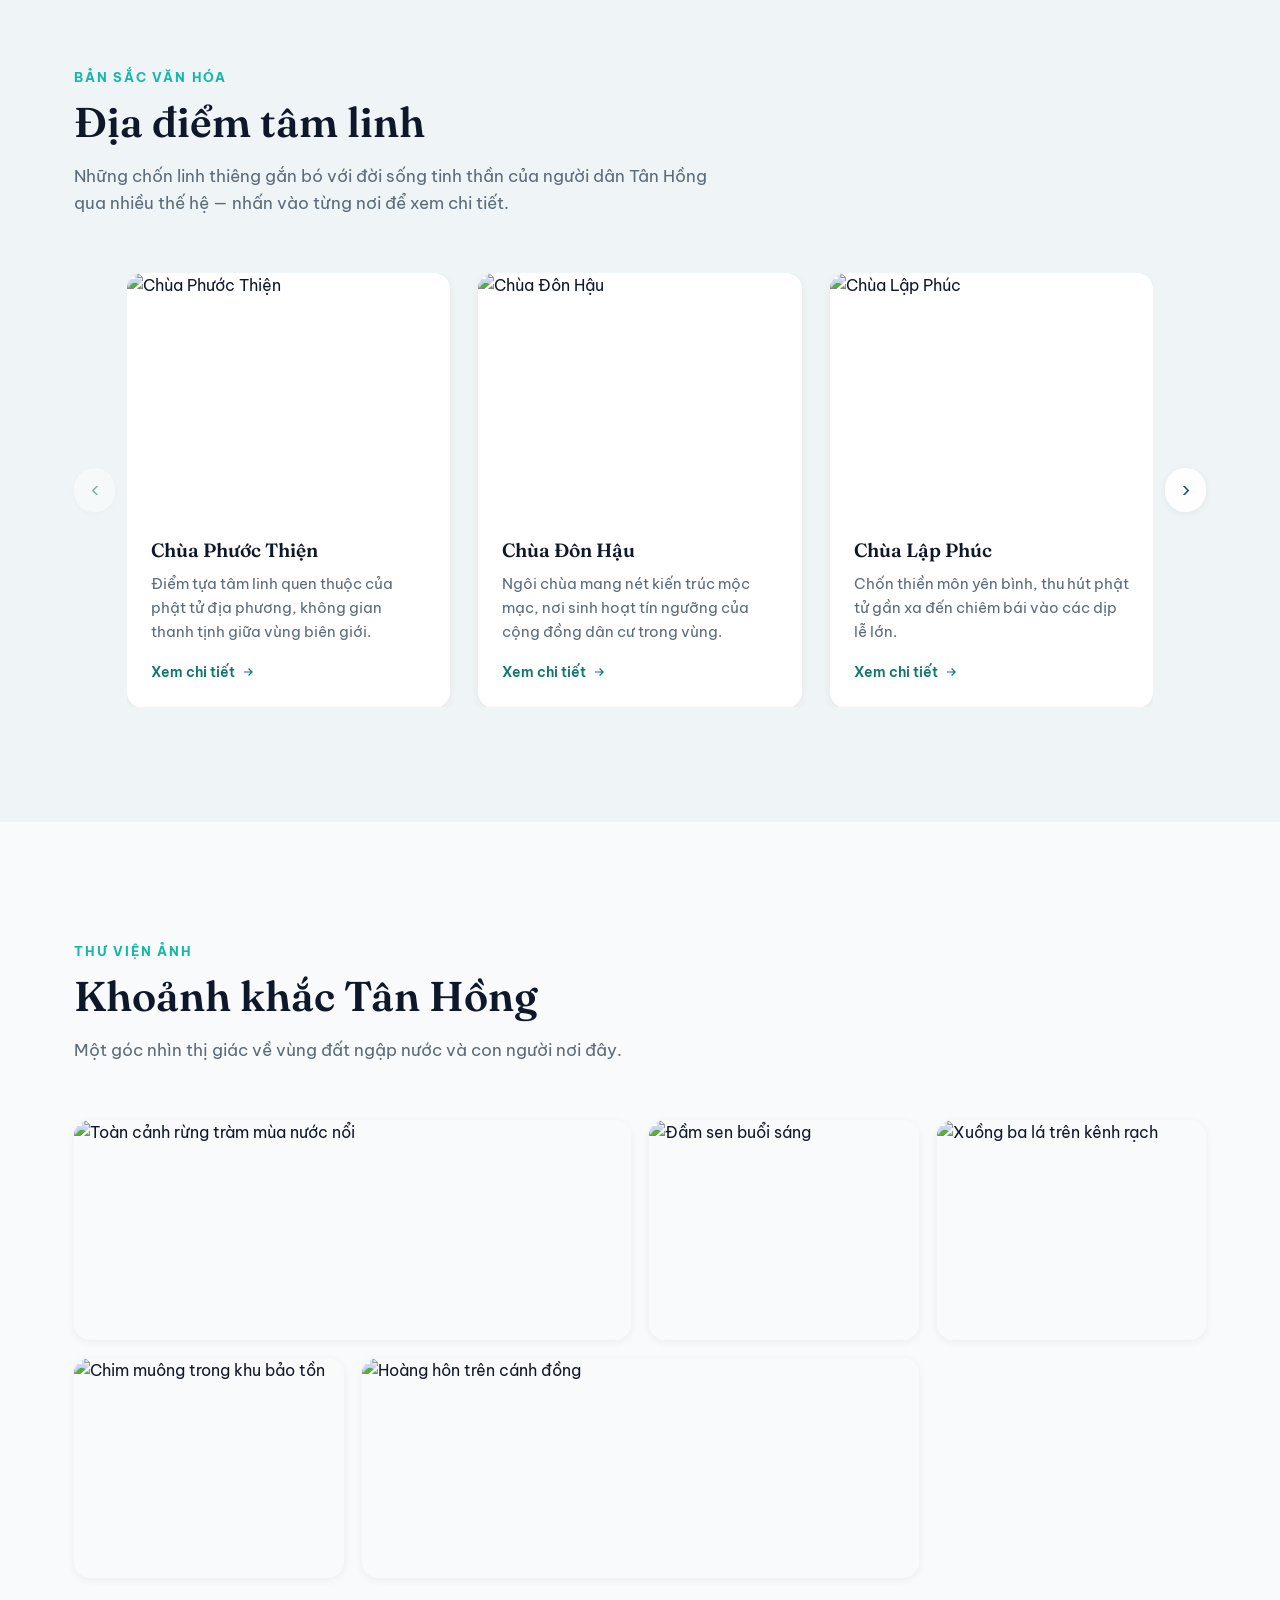
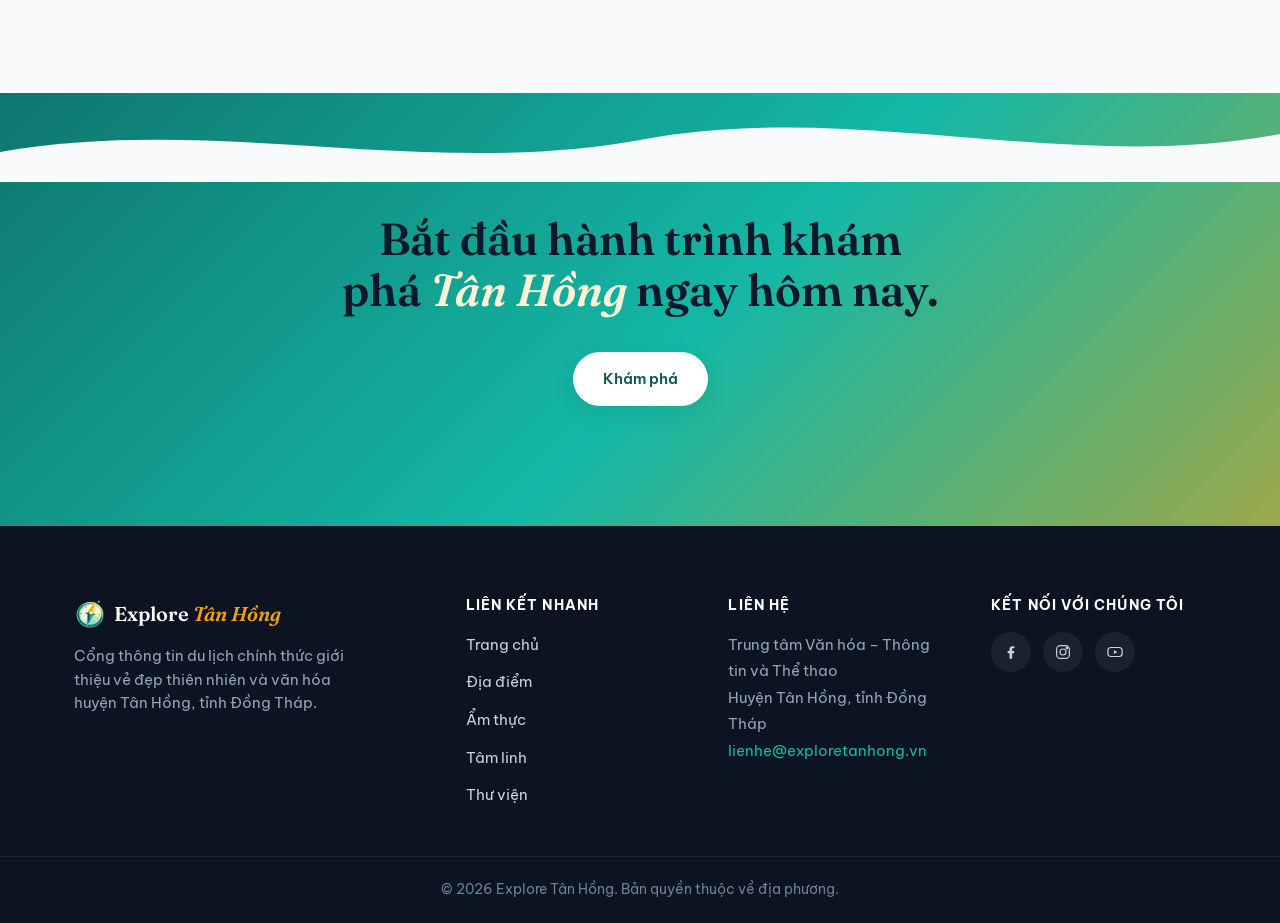
==== commit a36c39d5: "update du lich tan hong" ====
--- a/index.html
+++ b/index.html
@@ -20,8 +20,8 @@
   <meta property="og:locale" content="vi_VN" />
   <meta property="og:site_name" content="Explore Tân Hồng" />
 
-  <!-- ===== Favicon (placeholder) ===== -->
-  <link rel="icon" type="image/svg+xml" href="data:image/svg+xml,%3Csvg xmlns='http://www.w3.org/2000/svg' viewBox='0 0 100 100'%3E%3Crect width='100' height='100' rx='20' fill='%230F766E'/%3E%3Ctext x='50' y='68' font-size='58' fill='white' text-anchor='middle' font-family='serif'%3ET%3C/text%3E%3C/svg%3E" />
+  <!-- ===== Favicon ===== -->
+  <link rel="icon" type="image/png" href="/assets/pic/logo.png" />
 
   <!-- ===== Fonts ===== -->
   <link rel="preconnect" href="https://fonts.googleapis.com" />
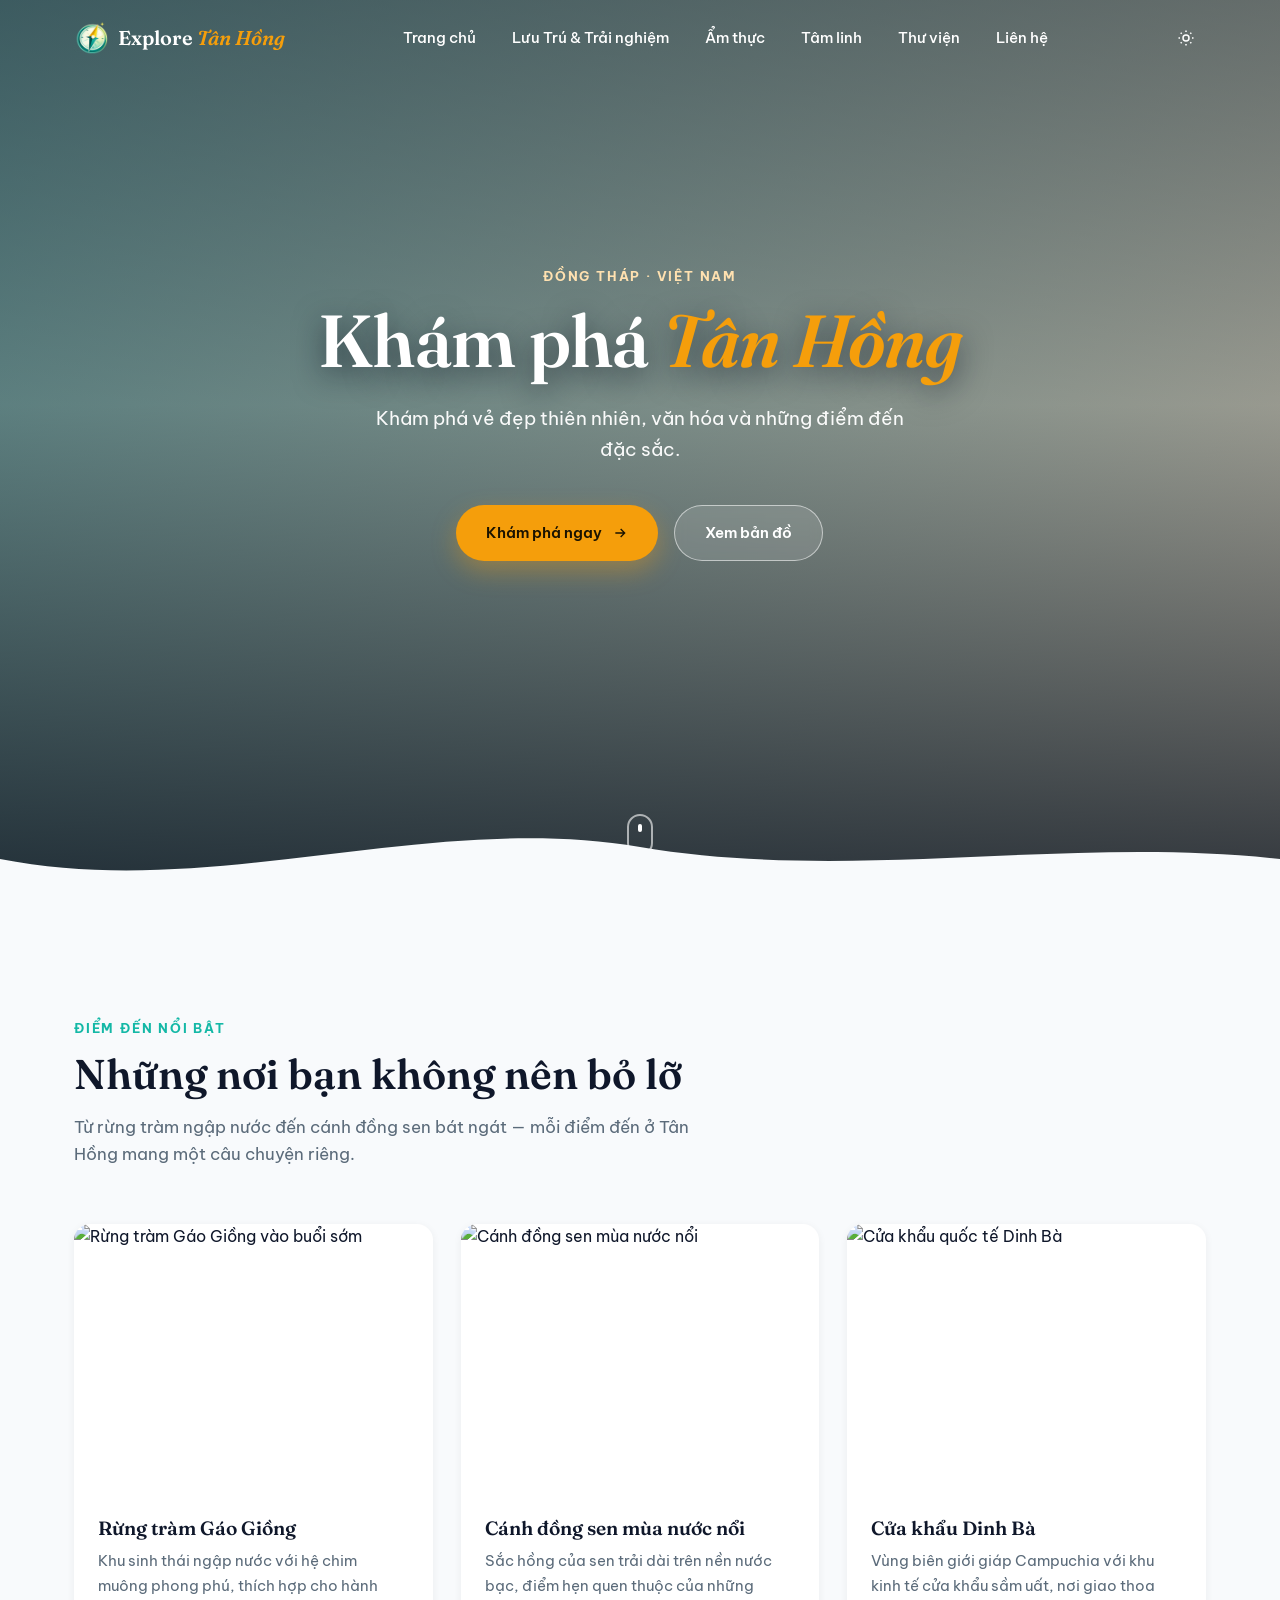
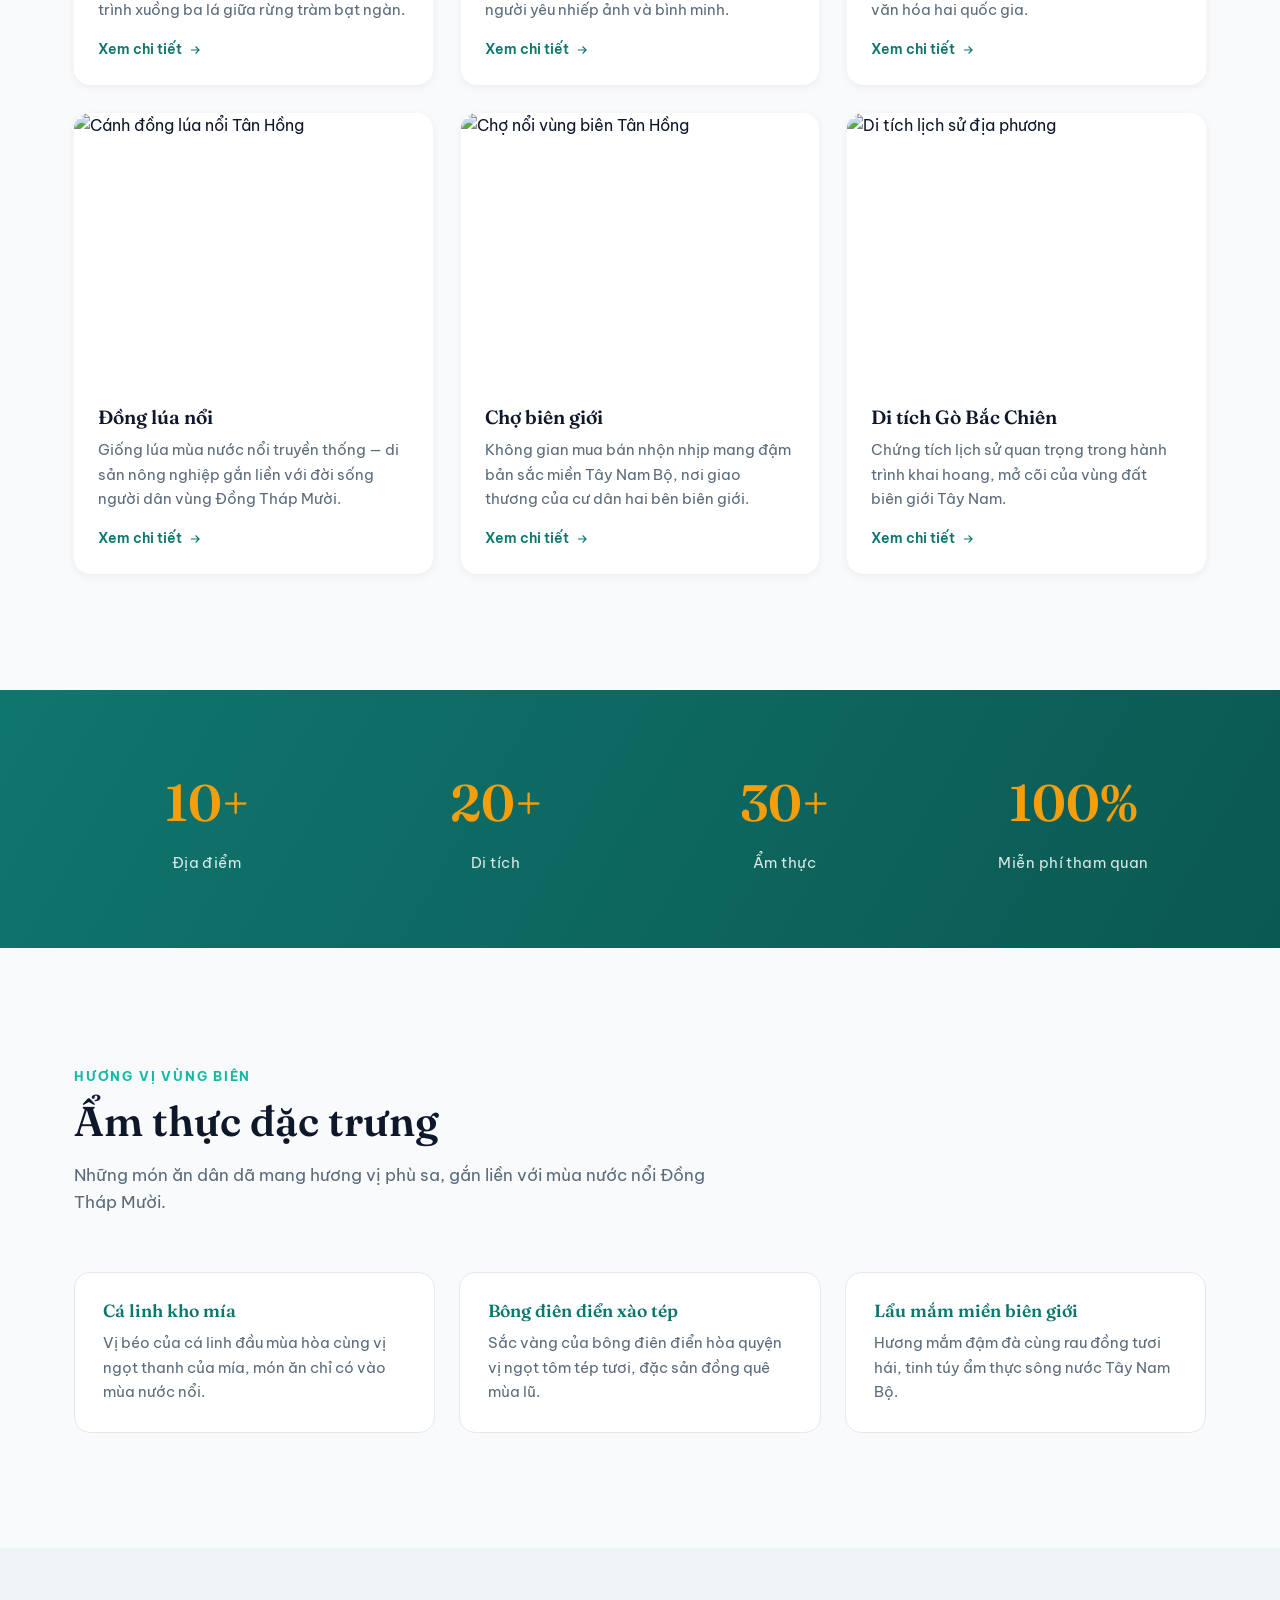
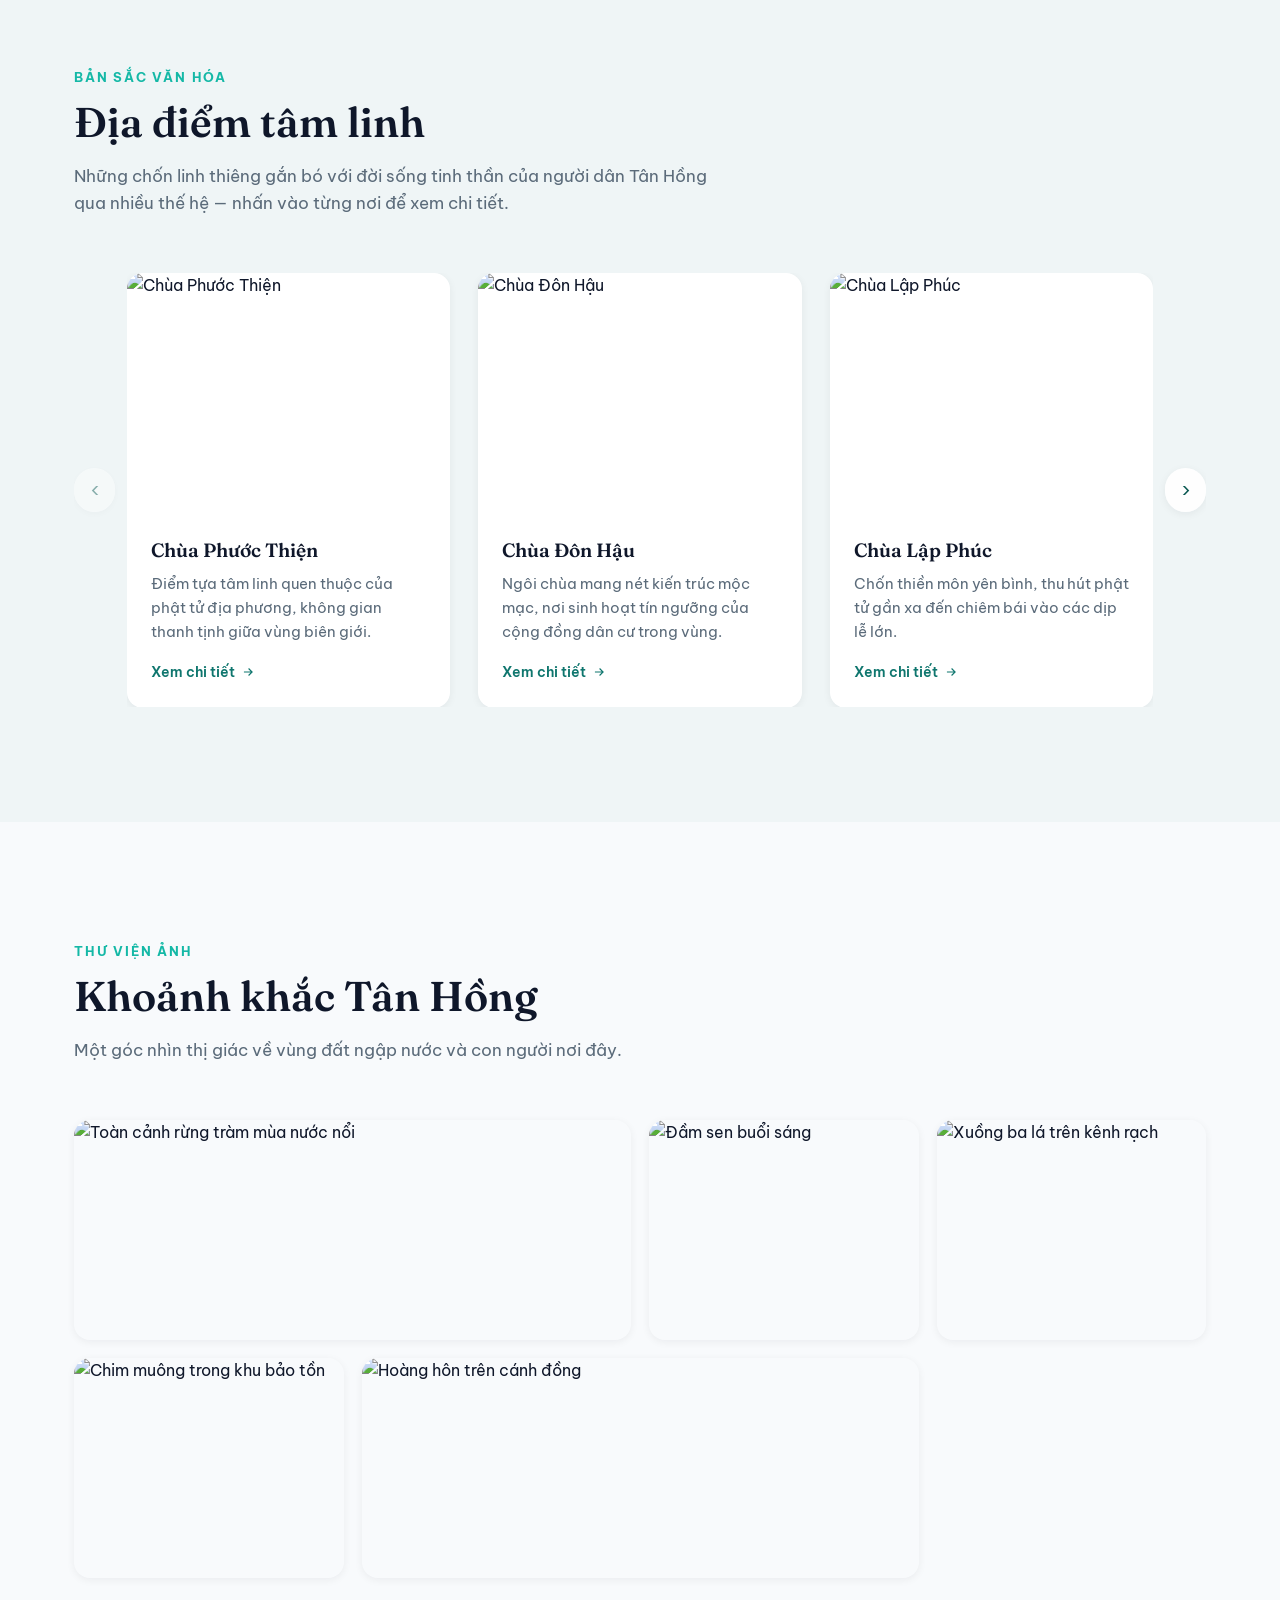
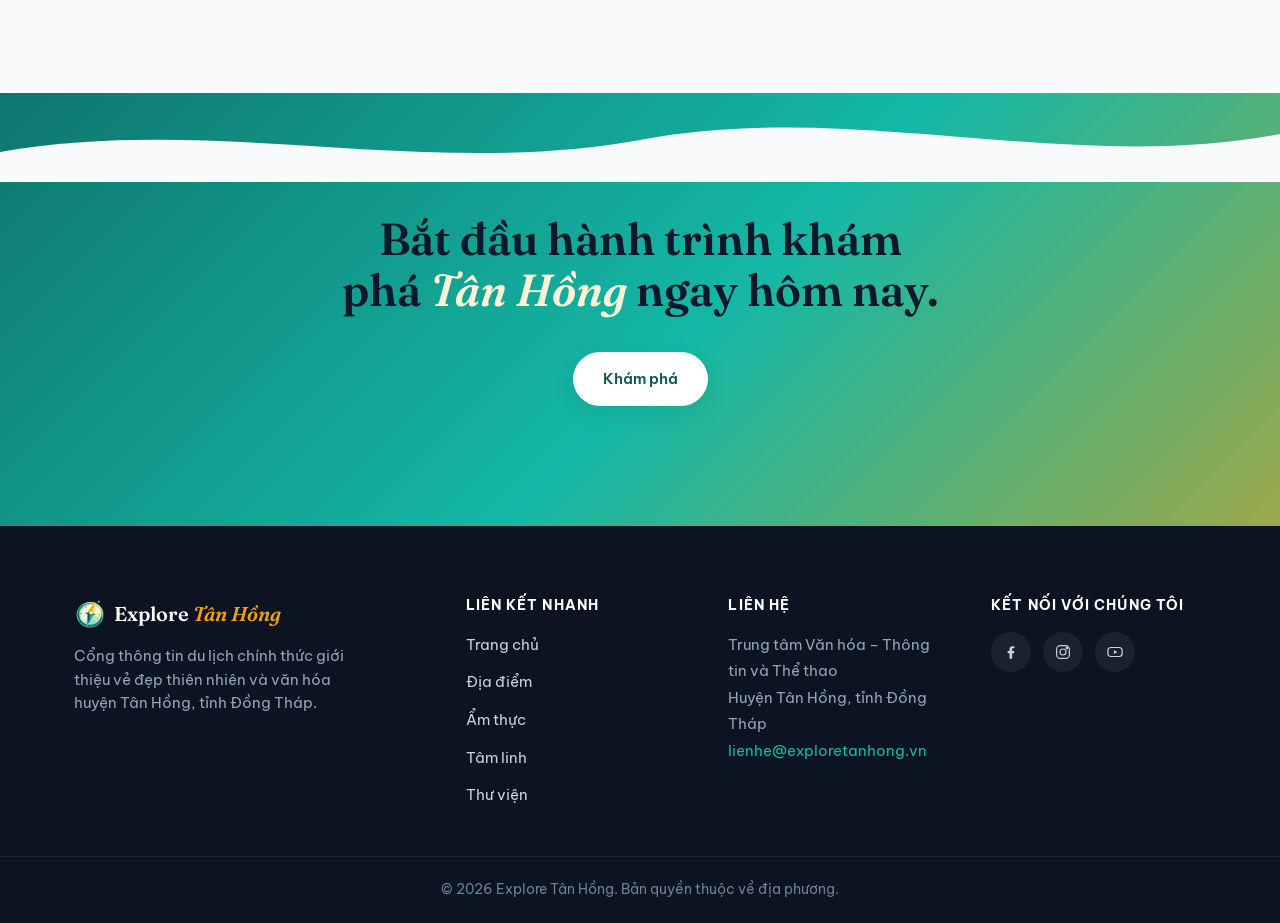
==== commit 4b619bde: "update du lich tan hong" ====
--- a/index.html
+++ b/index.html
@@ -378,6 +378,15 @@
       </div>
     </section>
 
+    <!-- ============ LIGHTBOX ============ -->
+    <div class="lightbox-overlay" id="lightbox">
+      <button class="lightbox-close" id="lightboxClose" type="button" aria-label="Đóng">
+        <svg width="24" height="24" viewBox="0 0 24 24" fill="none" stroke="currentColor" stroke-width="2" aria-hidden="true"><path d="M18 6 6 18M6 6l12 12"/></svg>
+      </button>
+      <img id="lightboxImg" src="" alt="" />
+      <p class="lightbox-caption" id="lightboxCaption"></p>
+    </div>
+
     <!-- ============ CTA ============ -->
     <section class="cta" id="cta" aria-labelledby="cta-title">
       <div class="container cta-content">
--- a/style.css
+++ b/style.css
@@ -93,6 +93,7 @@
   -webkit-text-size-adjust: 100%;
   scrollbar-width: none;
   -ms-overflow-style: none;
+  overflow-x: hidden;
 }
 
 html::-webkit-scrollbar {
@@ -180,19 +181,6 @@
   border: 0;
 }
 
-.skip-link {
-  position: absolute;
-  top: -48px;
-  left: 16px;
-  background: var(--color-primary);
-  color: #fff;
-  padding: 10px 18px;
-  border-radius: var(--radius-sm);
-  z-index: 1000;
-  transition: top var(--transition-fast);
-}
-.skip-link:focus { top: 16px; }
-
 /* Consistent, visible focus ring across the site */
 a:focus-visible,
 button:focus-visible,
@@ -213,8 +201,25 @@
 }
 
 /* ==========================================================================
-   4. Navigation
-   ========================================================================== */
+   4. Navigation / Header
+   ========================================================================== */
+
+/* ---- Skip link ---- */
+.skip-link {
+  position: absolute;
+  top: -48px;
+  left: 16px;
+  background: var(--color-primary);
+  color: #fff;
+  padding: 8px 16px;
+  border-radius: 0 0 var(--radius-sm) var(--radius-sm);
+  font-weight: 600;
+  z-index: 9999;
+  transition: top var(--transition-fast);
+}
+.skip-link:focus { top: 0; }
+
+/* ---- Site header ---- */
 .site-header {
   position: fixed;
   inset: 0 0 auto 0;
@@ -222,7 +227,6 @@
   background: var(--header-bg);
   transition: background var(--transition-med), box-shadow var(--transition-med);
 }
-
 .site-header.is-scrolled {
   background: var(--header-bg-scrolled);
   backdrop-filter: blur(14px);
@@ -230,6 +234,7 @@
   box-shadow: var(--shadow-sm);
 }
 
+/* ---- Navbar ---- */
 .navbar {
   max-width: var(--container-width);
   margin-inline: auto;
@@ -241,6 +246,7 @@
   gap: 24px;
 }
 
+/* ---- Brand ---- */
 .brand {
   display: inline-flex;
   align-items: center;
@@ -250,30 +256,31 @@
   font-size: 1.25rem;
   font-weight: 600;
   transition: color var(--transition-med);
-}
-
+  text-decoration: none;
+}
 .site-header.is-scrolled .brand { color: var(--header-text-scrolled); }
-
 .brand-mark { color: var(--color-accent); display: inline-flex; }
 .brand-text em { color: var(--color-accent); font-style: italic; }
 
+/* ---- Nav menu (desktop) ---- */
 .nav-menu {
   display: flex;
   align-items: center;
   gap: 36px;
-}
-
+  list-style: none;
+  margin: 0;
+  padding: 0;
+}
 .nav-link {
   position: relative;
   font-size: 0.95rem;
   font-weight: 500;
   color: var(--header-text);
   padding-block: 6px;
+  text-decoration: none;
   transition: color var(--transition-fast);
 }
-
 .site-header.is-scrolled .nav-link { color: var(--header-text-scrolled); }
-
 .nav-link::after {
   content: '';
   position: absolute;
@@ -283,52 +290,52 @@
   background: var(--color-accent);
   transition: right var(--transition-fast);
 }
-
 .nav-link:hover::after,
 .nav-link.active-link::after { right: 0; }
 
+/* ---- Navbar actions ---- */
 .navbar-actions {
   display: flex;
   align-items: center;
   gap: 14px;
 }
 
+/* ---- Theme toggle ---- */
 .theme-toggle {
   position: relative;
   width: 40px; height: 40px;
   display: grid;
   place-items: center;
+  border: none;
   border-radius: var(--radius-full);
+  background: transparent;
+  cursor: pointer;
   color: var(--header-text);
   transition: background var(--transition-fast), color var(--transition-med);
 }
 .site-header.is-scrolled .theme-toggle { color: var(--header-text-scrolled); }
 .theme-toggle:hover { background: rgba(255,255,255,0.12); }
 .site-header.is-scrolled .theme-toggle:hover { background: rgba(15, 118, 110, 0.1); }
-
 .icon-moon { display: none; }
 html[data-theme='dark'] .icon-sun { display: none; }
 html[data-theme='dark'] .icon-moon { display: block; }
 
+/* ---- Menu toggle (hamburger) ---- */
 .menu-toggle {
   display: none;
-  flex-direction: column;
+  align-items: center;
   justify-content: center;
-  gap: 5px;
   width: 40px; height: 40px;
-}
-.menu-toggle span {
-  width: 22px; height: 2px;
-  background: var(--header-text);
-  border-radius: 2px;
-  transition: transform var(--transition-fast), opacity var(--transition-fast), background var(--transition-med);
-  margin-inline: auto;
-}
-.site-header.is-scrolled .menu-toggle span { background: var(--header-text-scrolled); }
-
-.menu-toggle.is-active span:nth-child(1) { transform: translateY(7px) rotate(45deg); }
-.menu-toggle.is-active span:nth-child(2) { opacity: 0; }
-.menu-toggle.is-active span:nth-child(3) { transform: translateY(-7px) rotate(-45deg); }
+  border: none;
+  background: transparent;
+  cursor: pointer;
+  color: var(--header-text);
+  padding: 0;
+}
+.menu-icon-close { display: none; }
+.menu-toggle.is-active .menu-icon-open { display: none; }
+.menu-toggle.is-active .menu-icon-close { display: block; }
+.site-header.is-scrolled .menu-toggle { color: var(--header-text-scrolled); }
 
 /* ==========================================================================
    5. Hero
@@ -567,6 +574,7 @@
   align-items: center;
   gap: 12px;
   position: relative;
+  overflow: hidden;
 }
 
 .slider-viewport {
@@ -729,6 +737,103 @@
 }
 
 .gallery-item:hover img { transform: scale(1.12); }
+.gallery-item { cursor: pointer; }
+
+/* ==========================================================================
+   11a. Related Locations
+   ========================================================================== */
+.related-section { margin: 8px 0 44px; }
+.related-title {
+  font-family: 'Fraunces', serif;
+  font-size: 1.4rem;
+  color: var(--color-primary);
+  margin-bottom: 22px;
+  text-align: center;
+}
+.related-grid { display: grid; grid-template-columns: repeat(4, 1fr); gap: 22px; }
+.related-card {
+  display: block;
+  border-radius: var(--radius-lg);
+  overflow: hidden;
+  box-shadow: var(--shadow-sm);
+  transition: transform var(--transition-fast), box-shadow var(--transition-fast);
+}
+.related-card:hover { transform: translateY(-8px); box-shadow: var(--shadow-md); }
+.related-media { aspect-ratio: 4 / 3; overflow: hidden; }
+.related-media img { width: 100%; height: 100%; object-fit: cover; transition: transform 0.6s var(--ease); }
+.related-card:hover .related-media img { transform: scale(1.1); }
+.related-body { padding: 16px 18px 20px; background: var(--color-card); }
+.related-body h4 { font-size: 1rem; margin-bottom: 6px; color: var(--color-text); }
+.related-body p { font-size: 0.84rem; color: var(--color-text-muted); margin-bottom: 12px; line-height: 1.5; }
+.related-link { font-size: 0.85rem; font-weight: 600; color: var(--color-primary); display: inline-flex; align-items: center; gap: 4px; }
+.related-grid .reveal:nth-child(2) { transition-delay: 0.08s; }
+.related-grid .reveal:nth-child(3) { transition-delay: 0.16s; }
+.related-grid .reveal:nth-child(4) { transition-delay: 0.24s; }
+@media (max-width: 900px) { .related-grid { grid-template-columns: repeat(2, 1fr); } }
+@media (max-width: 520px) { .related-grid { grid-template-columns: 1fr; } }
+
+/* ==========================================================================
+   11b. Lightbox
+   ========================================================================== */
+.lightbox-overlay {
+  position: fixed;
+  inset: 0;
+  z-index: 1000;
+  background: rgba(0, 0, 0, 0.92);
+  display: flex;
+  align-items: center;
+  justify-content: center;
+  opacity: 0;
+  pointer-events: none;
+  transition: opacity 0.3s var(--ease);
+}
+.lightbox-overlay.is-open {
+  opacity: 1;
+  pointer-events: auto;
+}
+.lightbox-overlay img {
+  max-width: 90vw;
+  max-height: 85vh;
+  border-radius: var(--radius-lg);
+  box-shadow: 0 8px 40px rgba(0, 0, 0, 0.5);
+  transform: scale(0.9);
+  transition: transform 0.35s var(--ease);
+  object-fit: contain;
+}
+.lightbox-overlay.is-open img {
+  transform: scale(1);
+}
+.lightbox-close {
+  position: absolute;
+  top: 20px;
+  right: 24px;
+  width: 44px;
+  height: 44px;
+  border-radius: 50%;
+  background: rgba(255, 255, 255, 0.15);
+  color: #fff;
+  border: none;
+  cursor: pointer;
+  display: inline-flex;
+  align-items: center;
+  justify-content: center;
+  transition: background 0.2s;
+}
+.lightbox-close:hover { background: rgba(255, 255, 255, 0.3); }
+.lightbox-caption {
+  position: absolute;
+  bottom: 24px;
+  left: 50%;
+  transform: translateX(-50%);
+  color: #fff;
+  font-size: 0.95rem;
+  font-weight: 500;
+  text-align: center;
+  background: rgba(0, 0, 0, 0.5);
+  padding: 8px 20px;
+  border-radius: var(--radius-full);
+  white-space: nowrap;
+}
 
 /* ==========================================================================
    12. CTA
@@ -920,26 +1025,21 @@
     visibility: hidden;
     transition: transform var(--transition-fast), opacity var(--transition-fast), visibility var(--transition-fast);
   }
-
   .nav-menu.is-open {
     transform: translateY(0);
     opacity: 1;
     visibility: visible;
   }
-
   .nav-menu .nav-link {
     display: block;
     padding: 14px 4px;
     color: var(--color-text);
     border-bottom: 1px solid var(--color-border);
   }
-
   .site-header:not(.is-scrolled) .nav-menu.is-open .nav-link { color: var(--color-text); }
-
   .nav-link::after { display: none; }
-
-  .menu-toggle { display: flex; }
-
+  .menu-toggle { display: inline-flex; color: #fff; }
+  .site-header.is-scrolled .menu-toggle { color: var(--color-text); }
   .stats-grid { grid-template-columns: repeat(2, 1fr); gap: 36px 24px; }
   .feature-list { grid-template-columns: 1fr; }
 }
@@ -951,7 +1051,8 @@
   .gallery-grid { grid-template-columns: repeat(2, 1fr); grid-auto-rows: 150px; }
   .gallery-item.span-2 { grid-column: span 2; }
   .hero-actions { flex-direction: column; width: 100%; }
-  .hero-actions .btn { width: 100%; justify-content: center; }
+  .hero-actions .btn { width: 100%; justify-content: center; text-align: center; }
+  .lightbox-caption { white-space: normal; max-width: 85vw; }
 }
 /* ==========================================================================
    14. Bổ sung: liên kết ảnh trong card + trang chi tiết địa điểm tâm linh
@@ -1015,36 +1116,116 @@
 .location-body {
   display: grid;
   grid-template-columns: 1.4fr 1fr;
-  gap: 48px;
+  gap: 36px;
   align-items: start;
 }
 
-.location-main p { margin-bottom: 18px; color: var(--color-text); line-height: 1.75; }
+.location-main p { margin-bottom: 16px; color: var(--color-text); line-height: 1.7; }
 .location-main p:last-child { margin-bottom: 0; }
+.location-main img { margin-inline: auto; display: block; }
 
 .location-aside {
   background: var(--color-card);
   border-radius: var(--radius-lg);
-  padding: 28px;
+  padding: 16px;
   box-shadow: var(--shadow-sm);
   position: sticky;
   top: calc(var(--header-height) + 24px);
 }
 
-.location-aside h3 { font-size: 1.05rem; margin-bottom: 16px; }
-
-.location-facts { display: flex; flex-direction: column; gap: 14px; }
-
-.location-fact { display: flex; gap: 12px; align-items: flex-start; }
-.location-fact svg { flex-shrink: 0; margin-top: 3px; color: var(--color-primary); }
-.location-fact strong { display: block; font-size: 0.85rem; color: var(--color-text-muted); font-weight: 500; }
-.location-fact span { font-size: 0.98rem; }
+.location-aside h3 { font-size: 1rem; margin-bottom: 12px; }
+
+.location-facts {
+  display: grid;
+  grid-template-columns: repeat(2, minmax(0, 1fr));
+  gap: 10px 12px;
+}
+
+.location-facts .location-fact:nth-child(1) { grid-column: 1 / -1; }
+
+.location-fact {
+  display: flex;
+  gap: 10px;
+  align-items: flex-start;
+  padding: 6px 0;
+}
+.location-fact svg {
+  flex-shrink: 0;
+  margin-top: 2px;
+  width: 18px;
+  height: 18px;
+  color: var(--color-primary);
+}
+.location-fact strong {
+  display: block;
+  font-size: 0.8rem;
+  color: var(--color-text-muted);
+  font-weight: 500;
+}
+.location-fact span { font-size: 0.92rem; }
 
 .location-back {
-  margin-top: 28px;
+  margin-top: 22px;
+}
+
+.location-fact--copy {
+  align-items: center;
+}
+
+.location-fact--copy .location-fact-content {
+  display: flex;
+  gap: 8px;
+  align-items: center;
+  flex: 1;
+}
+
+.location-fact--copy .btn-copy-address {
+  border: none;
+  background: transparent;
+  padding: 0;
+  width: 28px;
+  height: 28px;
+  display: inline-flex;
+  align-items: center;
+  justify-content: center;
+  min-width: auto;
+  color: var(--color-primary);
+}
+
+.location-fact--copy .btn-copy-address svg {
+  width: 18px;
+  height: 18px;
+}
+
+.location-fact--copy .copy-feedback {
+  margin-left: 36px;
+}
+
+.location-fact--map {
+  grid-column: 1 / -1;
+  padding-top: 10px;
+}
+
+.location-fact--copy .copy-feedback {
+  margin-top: 6px;
+  font-size: 0.82rem;
+  color: var(--color-secondary);
 }
 
 @media (max-width: 900px) {
   .location-body { grid-template-columns: 1fr; }
-  .location-aside { position: static; }
-}
+  .location-aside { position: static; order: -1; }
+  .location-facts { grid-template-columns: 1fr; }
+}
+
+@media (max-width: 900px) {
+  .location-body { grid-template-columns: 1fr; }
+  .location-aside { position: static; order: -1; }
+}
+
+@media (max-width: 640px) {
+  .container { padding-inline: 16px; }
+  .location-body { gap: 20px; }
+  .location-aside { padding: 14px; }
+  .location-main img, .location-aside img, .map-embed iframe { max-width: 100%; }
+}
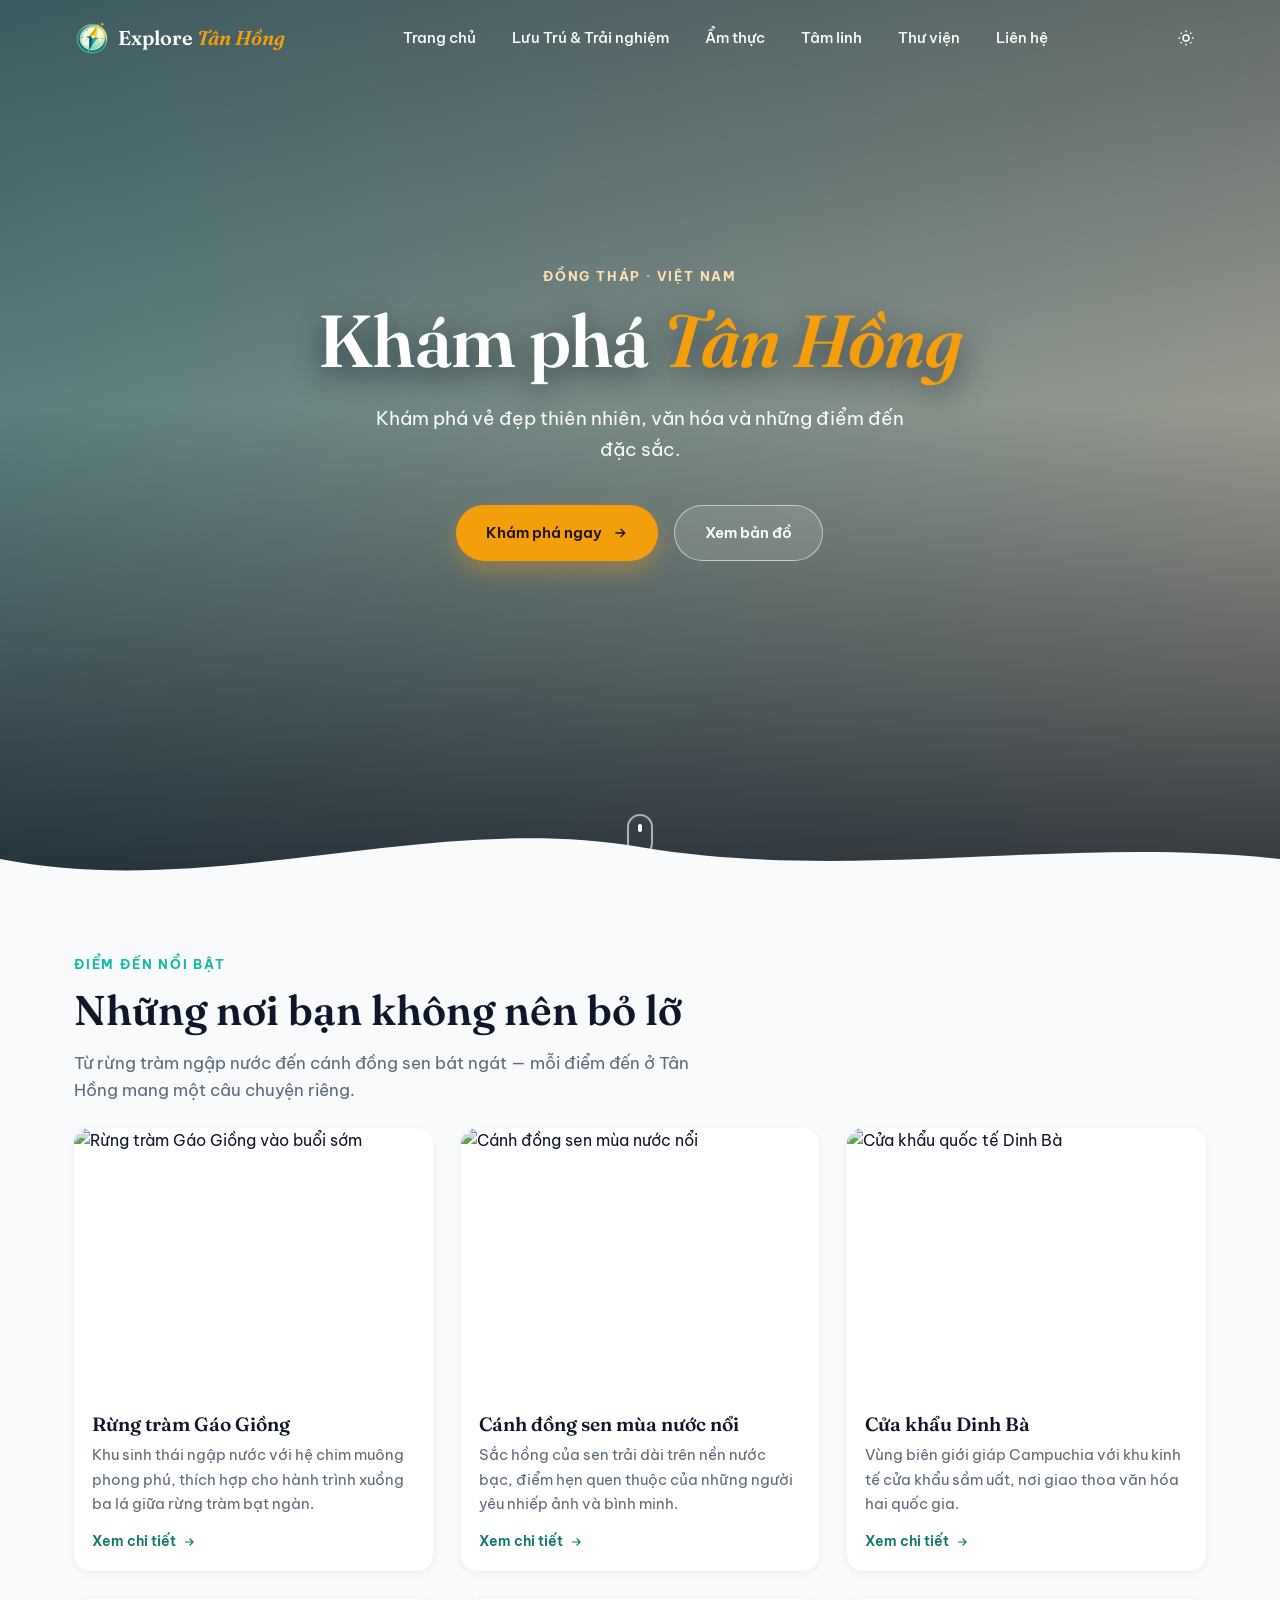
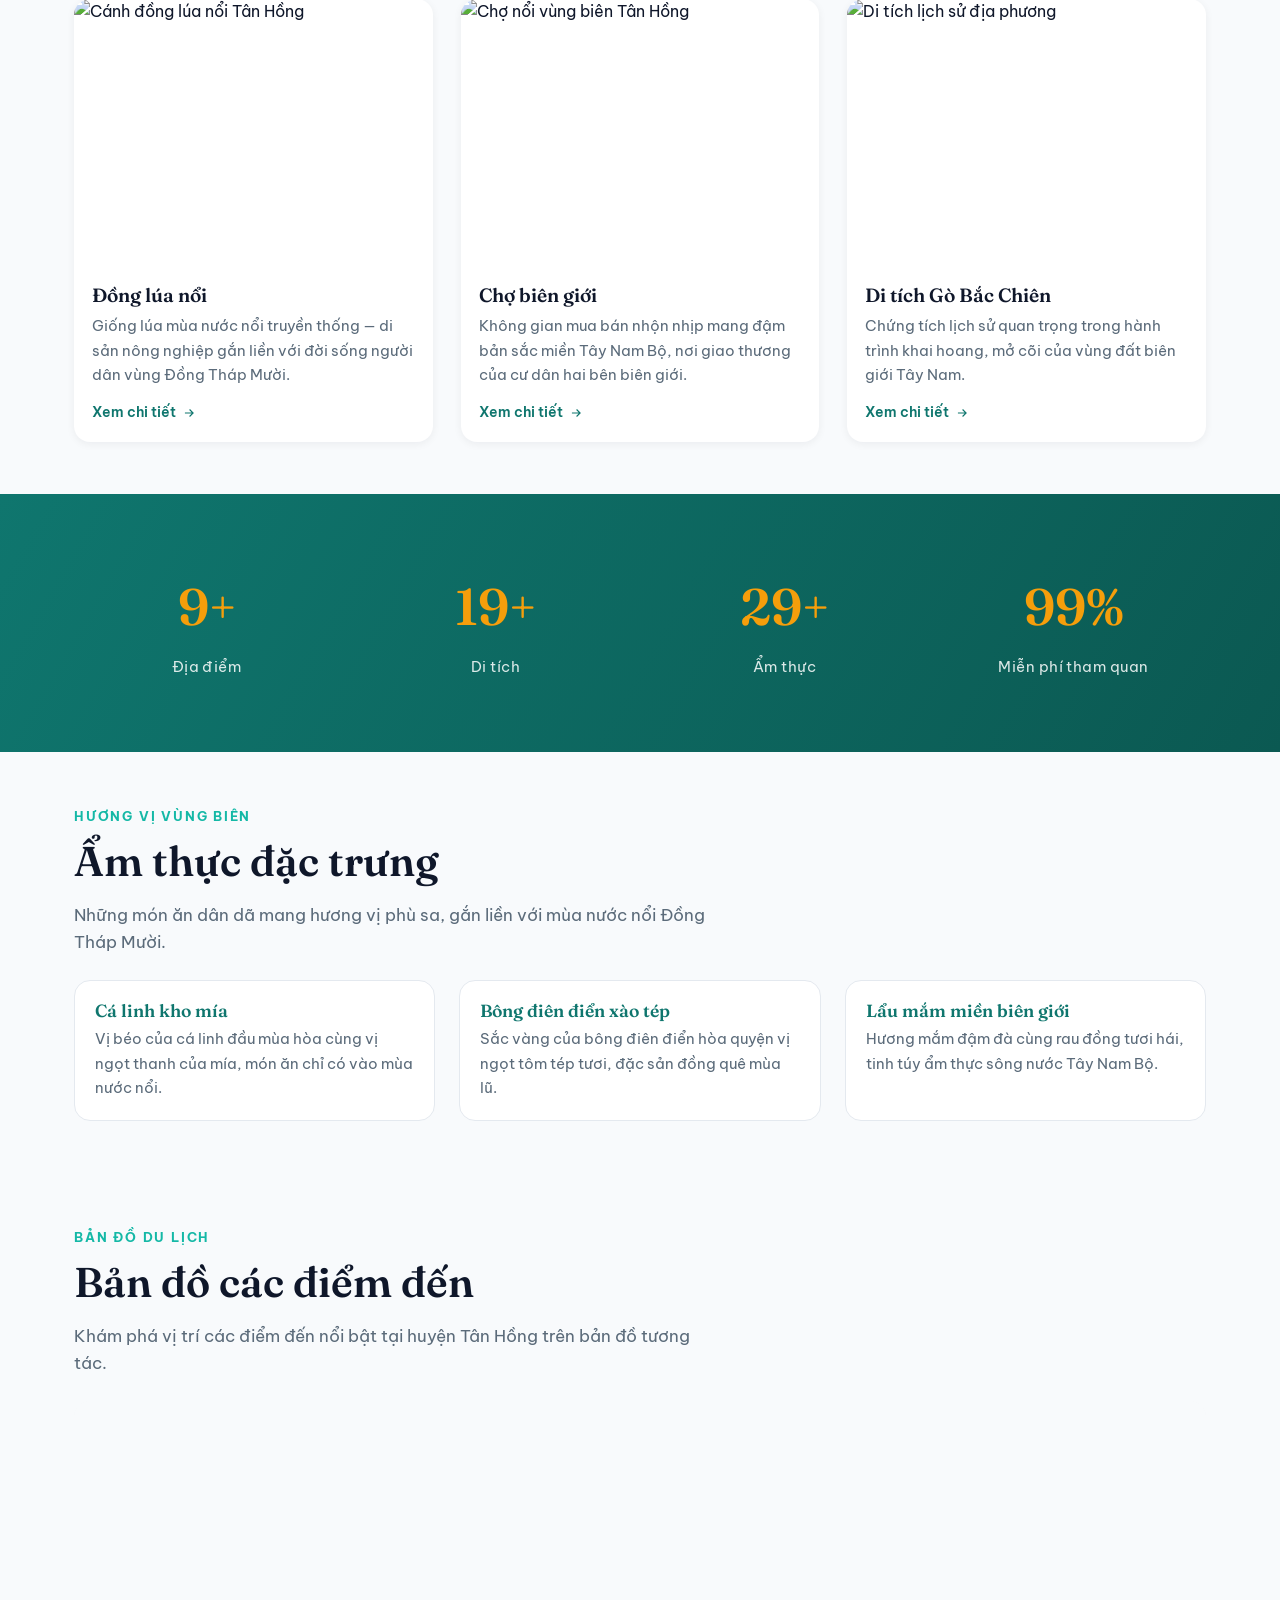
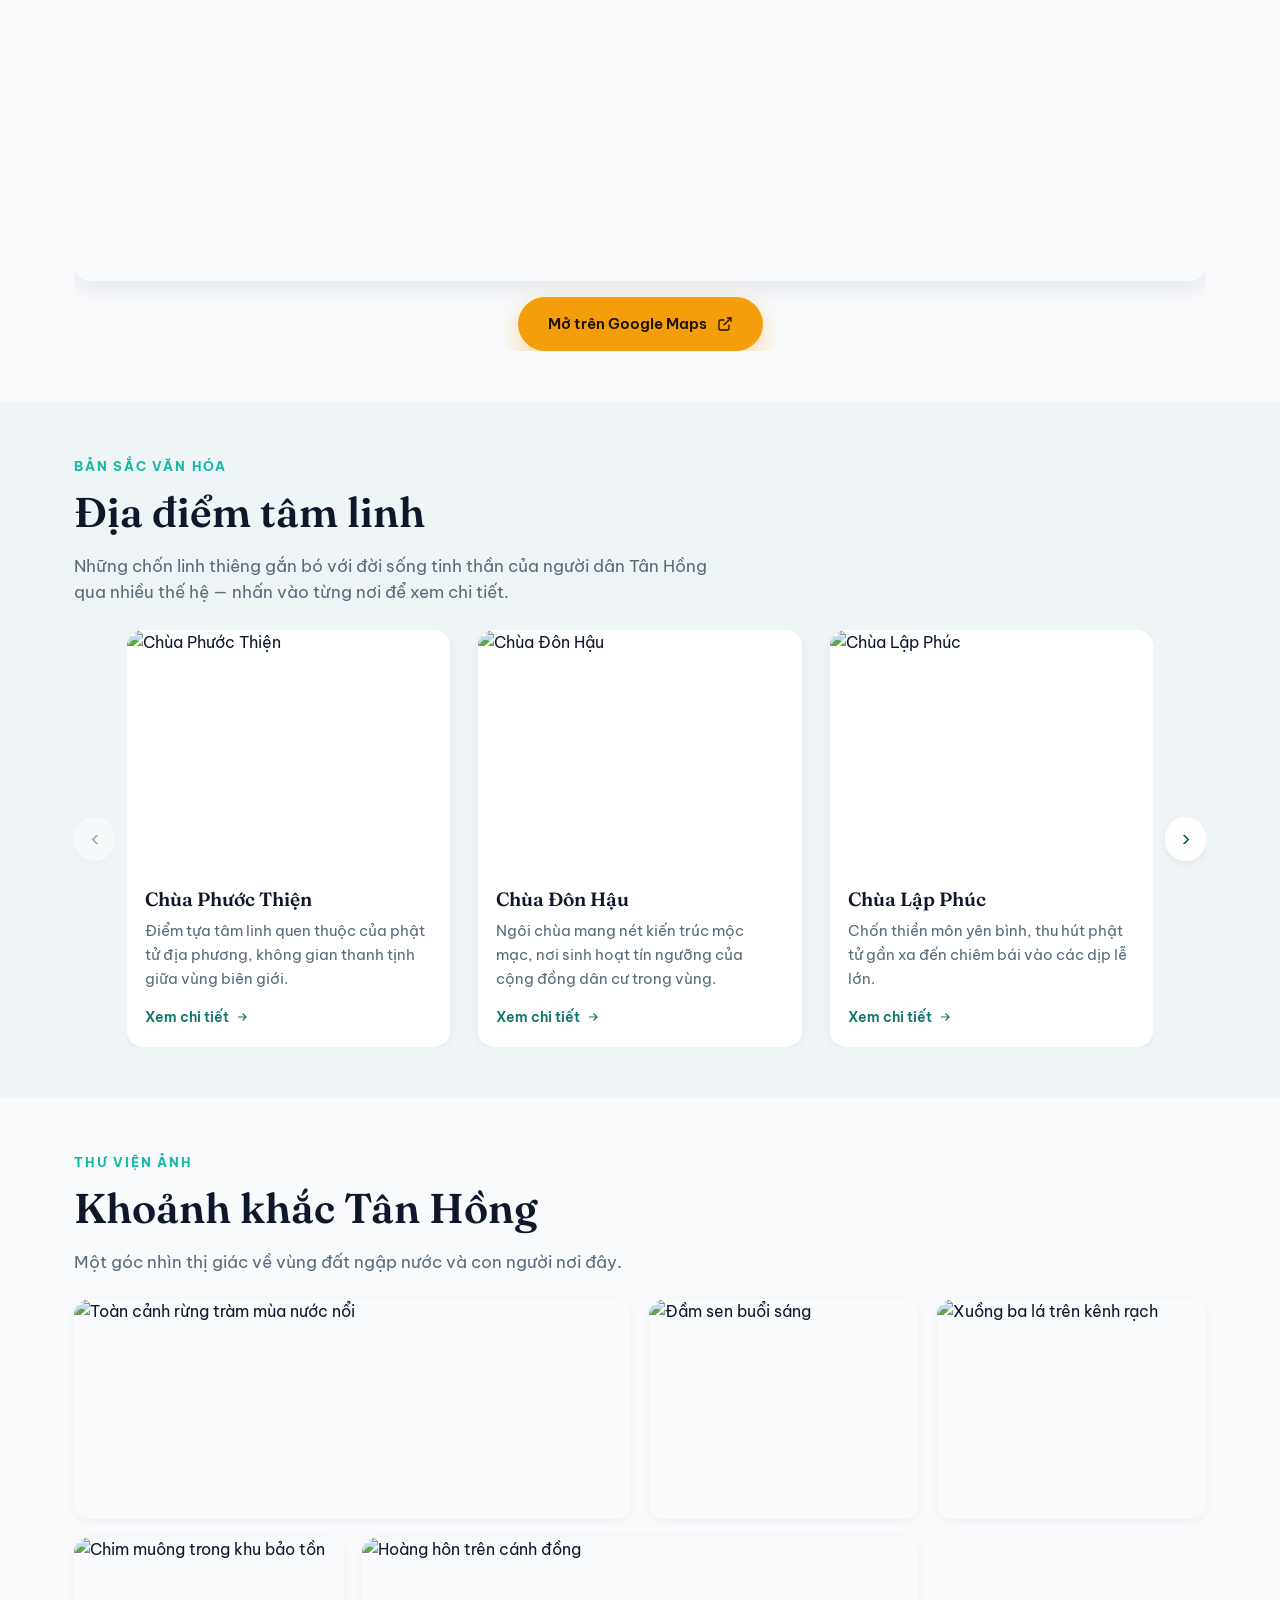
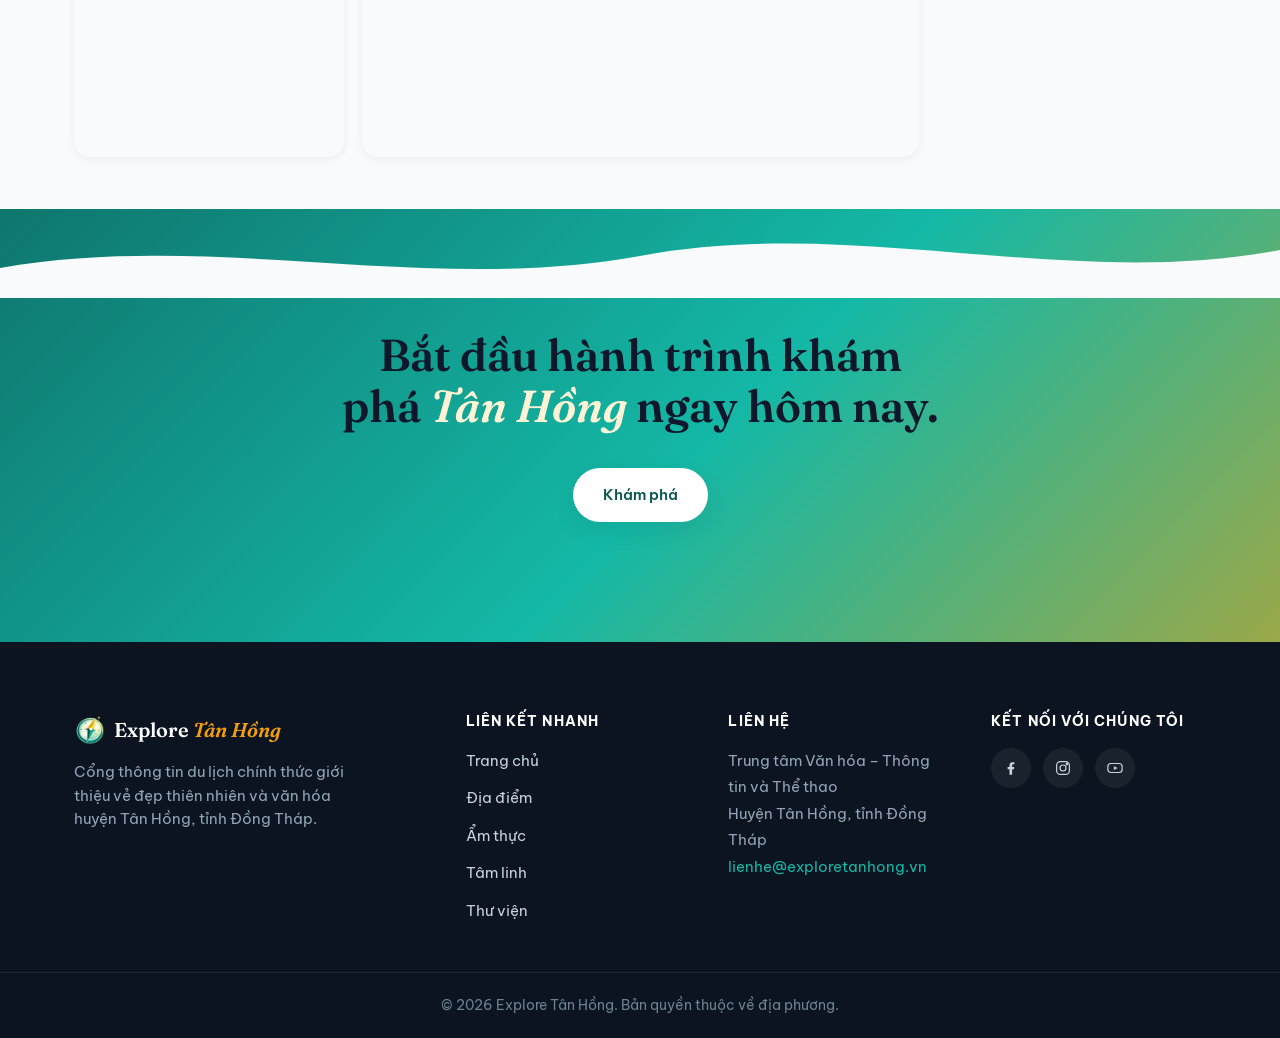
==== commit 1dd76d43: "update du lich tan hong" ====
--- a/index.html
+++ b/index.html
@@ -57,7 +57,7 @@
             Khám phá ngay
             <svg width="16" height="16" viewBox="0 0 24 24" fill="none" stroke="currentColor" stroke-width="2" aria-hidden="true"><path d="M5 12h14M13 6l6 6-6 6"/></svg>
           </a>
-          <a href="#gallery" class="btn btn-ghost" data-scroll>Xem bản đồ</a>
+          <a href="#map" class="btn btn-ghost" data-scroll>Xem bản đồ</a>
         </div>
       </div>
 
@@ -212,6 +212,28 @@
           <div class="feature-item">
             <h3>Lẩu mắm miền biên giới</h3>
             <p>Hương mắm đậm đà cùng rau đồng tươi hái, tinh túy ẩm thực sông nước Tây Nam Bộ.</p>
+          </div>
+        </div>
+      </div>
+    </section>
+
+    <!-- ============ BẢN ĐỒ ============ -->
+    <section class="section" id="map" aria-labelledby="map-title">
+      <div class="container">
+        <header class="section-head reveal">
+          <p class="eyebrow">Bản đồ du lịch</p>
+          <h2 id="map-title">Bản đồ các điểm đến</h2>
+          <p class="section-desc">Khám phá vị trí các điểm đến nổi bật tại huyện Tân Hồng trên bản đồ tương tác.</p>
+        </header>
+        <div class="map-section reveal">
+          <div class="map-embed-wrap">
+            <iframe src="https://www.google.com/maps/d/embed?mid=18P9Yiq-4ap3RBPZYPoDLeCzhbK07V9c&output=embed" allowfullscreen loading="lazy" referrerpolicy="no-referrer-when-downgrade" title="Bản đồ các điểm đến Tân Hồng"></iframe>
+          </div>
+          <div class="map-actions">
+            <a href="https://www.google.com/maps/d/edit?mid=18P9Yiq-4ap3RBPZYPoDLeCzhbK07V9c&usp=sharing" target="_blank" rel="noopener noreferrer" class="btn btn-primary">
+              Mở trên Google Maps
+              <svg width="16" height="16" viewBox="0 0 24 24" fill="none" stroke="currentColor" stroke-width="2" aria-hidden="true"><path d="M18 13v6a2 2 0 0 1-2 2H5a2 2 0 0 1-2-2V8a2 2 0 0 1 2-2h6"/><polyline points="15 3 21 3 21 9"/><line x1="10" y1="14" x2="21" y2="3"/></svg>
+            </a>
           </div>
         </div>
       </div>
--- a/style.css
+++ b/style.css
@@ -61,7 +61,7 @@
   /* Layout */
   --container-width: 1180px;
   --header-height: 76px;
-  --section-padding: clamp(64px, 9vw, 120px);
+  --section-padding: clamp(28px, 4vw, 56px);
 
   /* Motion */
   --ease: cubic-bezier(0.4, 0, 0.2, 1);
@@ -507,7 +507,7 @@
 
 .section-head {
   max-width: 640px;
-  margin-bottom: 56px;
+  margin-bottom: 24px;
 }
 
 .section-head h2 {
@@ -558,10 +558,10 @@
 .card:hover .card-media img { transform: scale(1.08); }
 
 .card-body {
-  padding: 24px;
+  padding: 16px 18px 18px;
   display: flex;
   flex-direction: column;
-  gap: 10px;
+  gap: 8px;
   flex: 1;
 }
 
@@ -585,7 +585,7 @@
 .slider-track {
   display: flex;
   gap: var(--slider-gap);
-  transition: transform var(--transition-med) var(--ease);
+  transition: transform 0.65s cubic-bezier(0.33, 1, 0.68, 1);
   will-change: transform;
 }
 
@@ -655,7 +655,7 @@
 }
 
 .feature-item {
-  padding: 28px;
+  padding: 20px;
   background: var(--color-card);
   border: 1px solid var(--color-border);
   border-radius: var(--radius-lg);
@@ -669,7 +669,7 @@
 
 .feature-item h3 {
   font-size: 1.1rem;
-  margin-bottom: 10px;
+  margin-bottom: 6px;
   color: var(--color-primary);
 }
 
@@ -862,7 +862,21 @@
 .wave-divider--top path { fill: var(--color-bg); }
 
 /* ==========================================================================
-   13. Footer
+   13a. Map section
+   ========================================================================== */
+.map-section { border-radius: var(--radius-lg); overflow: hidden; }
+.map-embed-wrap {
+  border-radius: var(--radius-lg);
+  overflow: hidden;
+  box-shadow: var(--shadow-md);
+  margin-bottom: 16px;
+  height: 480px;
+}
+.map-embed-wrap iframe { display: block; width: 100%; height: 540px; border: 0; margin-top: -60px; }
+.map-actions { display: flex; justify-content: center; }
+
+/* ==========================================================================
+   14. Footer
    ========================================================================== */
 .site-footer {
   background: #0B1420;
@@ -977,13 +991,12 @@
 
 /* Slider-specific reveal: slide from right/left instead of up */
 .spiritual-slider .reveal {
-  /* override default translateY with horizontal translation */
   transform: translateX(0);
-  opacity: 0;
-  transition: opacity 0.6s var(--ease), transform 0.6s var(--ease);
-}
-.spiritual-slider .reveal.slide-from-right { transform: translateX(36px); }
-.spiritual-slider .reveal.slide-from-left { transform: translateX(-36px); }
+  opacity: 1;
+  transition: opacity 0.45s cubic-bezier(0.25, 0.1, 0.25, 1), transform 0.45s cubic-bezier(0.25, 0.1, 0.25, 1);
+}
+.spiritual-slider .reveal.slide-from-right { transform: translateX(40px); opacity: 0; }
+.spiritual-slider .reveal.slide-from-left { transform: translateX(-40px); opacity: 0; }
 .spiritual-slider .reveal.slide-from-right.is-visible,
 .spiritual-slider .reveal.slide-from-left.is-visible {
   transform: translateX(0);
